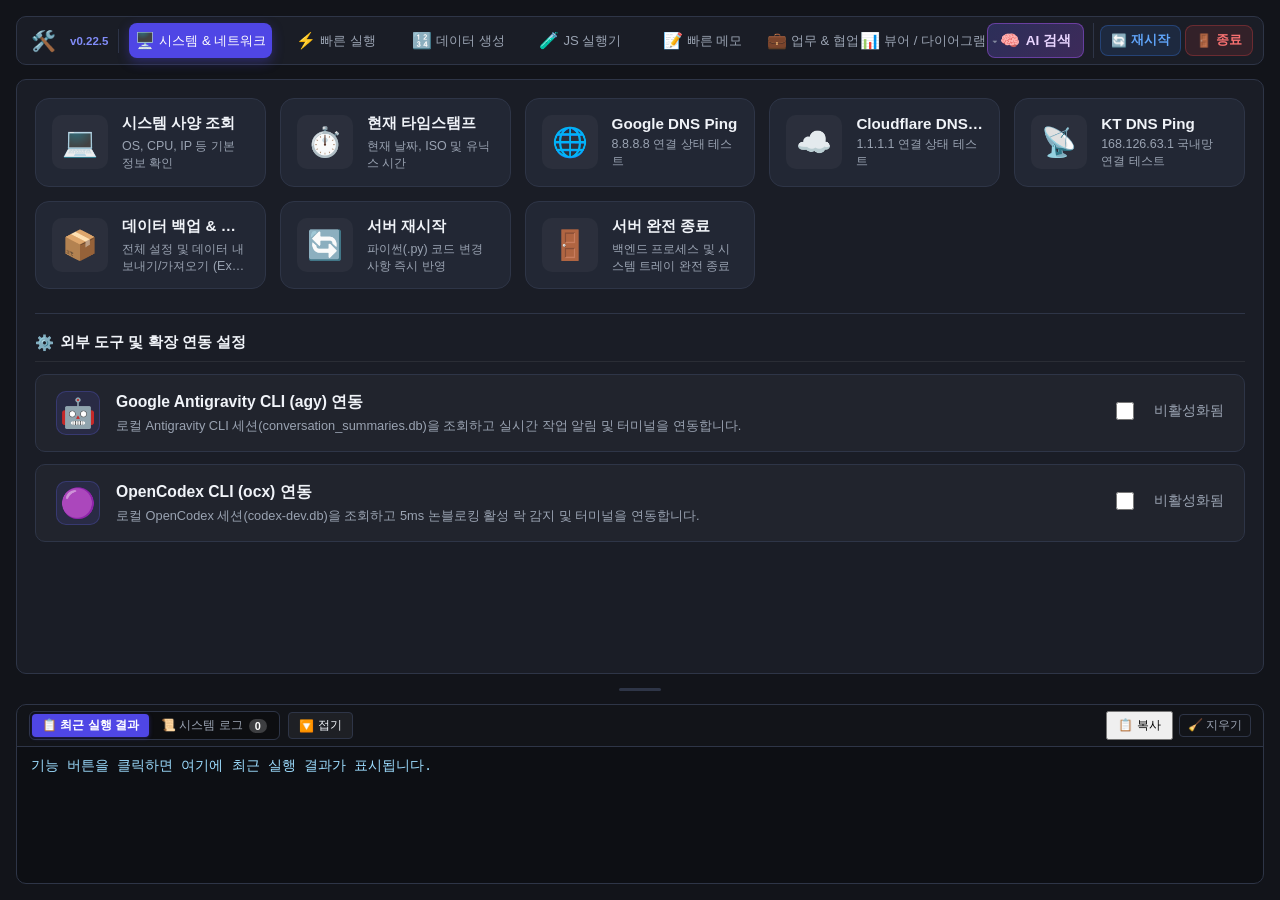
==== web/index.html @ dd7a6a6e "chore(release): bump version to v0.22.5" ====
<!DOCTYPE html>
<html lang="ko">
<head>
    <meta charset="UTF-8">
    <meta name="viewport" content="width=device-width, initial-scale=1.0">
    <title>유틸리티 도구 모음 (Utility Toolkit)</title>
    <link rel="icon" type="image/x-icon" href="utiltools.ico">
    <link rel="stylesheet" href="style.css">
    <!-- Eel 필수 스크립트 (런타임에 동적으로 제공됨) -->
    <script type="text/javascript" src="/eel.js"></script>
</head>
<body>
    <div class="app-container">
        <!-- 카테고리 탭 네비게이션 (1줄 초슬림 통합 바) -->
        <nav class="tab-nav" id="main-tab-nav">
            <!-- 좌측 미니 브랜드 로고 -->
            <div class="nav-brand">
                <span class="brand-icon">🛠️</span>
                <span class="brand-title">Utility Toolkit</span>
                <span class="brand-version" style="font-size: 0.72rem; color: #818cf8; margin-left: 6px; font-weight: 600; vertical-align: middle;">v0.22.5</span>
            </div>

            <!-- 좁은 화면용 햄버거 헤더 -->
            <div class="mobile-tab-header">
                <div class="mobile-active-indicator" id="mobile-active-tab-text">
                    <span class="tab-icon">🖥️</span> <span class="active-tab-name">시스템 & 네트워크</span>
                </div>
                <button class="hamburger-menu-btn" id="hamburger-menu-btn" onclick="toggleMobileNav(event)" title="탭 메뉴 열기/닫기">
                    <span class="hamburger-icon">☰</span> 메뉴
                </button>
            </div>

            <!-- 탭 버튼 목록 (데스크톱: 가로 나열, 좁은 화면: 드롭다운) -->
            <div class="tab-btn-wrapper" id="tab-btn-wrapper">
                <button class="tab-btn active" data-tab="system">
                    <span class="tab-icon">🖥️</span> <span class="tab-label">시스템 & 네트워크</span>
                </button>
                <button class="tab-btn" data-tab="launch" title="프로그램 빠른 실행 및 폴더 바로가기">
                    <span class="tab-icon">⚡</span> <span class="tab-label">빠른 실행</span>
                </button>
                <button class="tab-btn" data-tab="generator">
                    <span class="tab-icon">🔢</span> <span class="tab-label">데이터 생성</span>
                </button>
                <button class="tab-btn" data-tab="jsrunner">
                    <span class="tab-icon">🧪</span> <span class="tab-label">JS 실행기</span>
                </button>
                <button class="tab-btn" data-tab="notes">
                    <span class="tab-icon">📝</span> <span class="tab-label">빠른 메모</span>
                </button>
                <!-- 업무 & 협업 통합 드롭다운 -->
                <div class="tab-dropdown-group" id="workspace-dropdown">
                    <button type="button" class="tab-btn tab-dropdown-trigger" id="workspace-tab-btn" onclick="toggleWorkspaceDropdown(event)" title="업무 & 협업">
                        <span class="tab-icon" id="workspace-tab-icon">💼</span>
                        <span class="tab-label" id="workspace-tab-label">업무 & 협업</span>
                        <span class="tab-dropdown-arrow">▾</span>
                    </button>
                    <div class="tab-dropdown-menu" id="workspace-dropdown-menu">
                        <button type="button" class="tab-dropdown-item" data-tab="redmine" onclick="selectDropdownTab('redmine', '🦊', 'Redmine', event)">
                            <span class="item-icon">🦊</span>
                            <div class="item-text">
                                <span class="item-title">Redmine</span>
                                <span class="item-desc">프로젝트 일감 & 위키</span>
                            </div>
                        </button>
                        <button type="button" class="tab-dropdown-item" data-tab="calendar" onclick="selectDropdownTab('calendar', '📅', '달력 & 일정', event)">
                            <span class="item-icon">📅</span>
                            <div class="item-text">
                                <span class="item-title">달력 & 일정</span>
                                <span class="item-desc">Google Calendar & 월간 일정</span>
                            </div>
                        </button>
                        <button type="button" class="tab-dropdown-item" data-tab="emails" onclick="selectDropdownTab('emails', '📧', '이메일 아카이브', event)">
                            <span class="item-icon">📧</span>
                            <div class="item-text">
                                <span class="item-title">이메일 아카이브</span>
                                <span class="item-desc">EML 보관, 스레드 타임라인</span>
                            </div>
                        </button>
                    </div>
                </div>
                <!-- 파일 뷰어 & 다이어그램 통합 드롭다운 -->
                <div class="tab-dropdown-group" id="viewer-diagram-dropdown">
                    <button type="button" class="tab-btn tab-dropdown-trigger" id="viewer-diagram-tab-btn" onclick="toggleViewerDiagramDropdown(event)" title="파일 뷰어 & 다이어그램">
                        <span class="tab-icon" id="viewer-diagram-icon">📊</span>
                        <span class="tab-label" id="viewer-diagram-label">뷰어 / 다이어그램</span>
                        <span class="tab-dropdown-arrow">▾</span>
                    </button>
                    <div class="tab-dropdown-menu" id="viewer-diagram-menu">
                        <button type="button" class="tab-dropdown-item" data-tab="csv" onclick="selectDropdownTab('csv', '📋', 'CSV 뷰어', event)">
                            <span class="item-icon">📋</span>
                            <div class="item-text">
                                <span class="item-title">CSV 뷰어</span>
                                <span class="item-desc">테이블 데이터 열람 & 변환</span>
                            </div>
                        </button>
                        <button type="button" class="tab-dropdown-item" data-tab="markdown" onclick="selectDropdownTab('markdown', '📝', 'Markdown 뷰어', event)">
                            <span class="item-icon">📝</span>
                            <div class="item-text">
                                <span class="item-title">Markdown 뷰어</span>
                                <span class="item-desc">GFM 문서 렌더러 & 에디터</span>
                            </div>
                        </button>
                        <button type="button" class="tab-dropdown-item" data-tab="mermaid" onclick="selectDropdownTab('mermaid', '📊', '다이어그램', event)">
                            <span class="item-icon">📊</span>
                            <div class="item-text">
                                <span class="item-title">다이어그램</span>
                                <span class="item-desc">Mermaid 실시간 시각화</span>
                            </div>
                        </button>
                        <button type="button" class="tab-dropdown-item" data-tab="slicer" onclick="selectDropdownTab('slicer', '✂️', '이미지 슬라이서', event)">
                            <span class="item-icon">✂️</span>
                            <div class="item-text">
                                <span class="item-title">이미지 슬라이서</span>
                                <span class="item-desc">경계선 분할, 다중 자르기 & ZIP 저장</span>
                            </div>
                        </button>
                        <button type="button" class="tab-dropdown-item" data-tab="whisper" onclick="selectDropdownTab('whisper', '🎙️', '음성 전사 & 화자 분리', event)">
                            <span class="item-icon">🎙️</span>
                            <div class="item-text">
                                <span class="item-title">음성 전사 & 화자 분리</span>
                                <span class="item-desc">faster-whisper STT & sherpa 화자 분리</span>
                            </div>
                        </button>
                        <button type="button" class="tab-dropdown-item" data-tab="ocr" onclick="selectDropdownTab('ocr', '📷', 'OCR 텍스트 추출', event)">
                            <span class="item-icon">📷</span>
                            <div class="item-text">
                                <span class="item-title">OCR 텍스트 추출</span>
                                <span class="item-desc">Windows 네이티브 문자 인식 & ROI 추출</span>
                            </div>
                        </button>
                        <button type="button" class="tab-dropdown-item" data-tab="diff" onclick="selectDropdownTab('diff', '🔀', '텍스트 Diff 비교', event)">
                            <span class="item-icon">🔀</span>
                            <div class="item-text">
                                <span class="item-title">텍스트 Diff 비교</span>
                                <span class="item-desc">코드/텍스트 차이점 분석 & 하이라이트</span>
                            </div>
                        </button>
                        <button type="button" class="tab-dropdown-item" data-tab="qr" onclick="selectDropdownTab('qr', '📱', 'QR 코드 도구', event)">
                            <span class="item-icon">📱</span>
                            <div class="item-text">
                                <span class="item-title">QR 코드 도구</span>
                                <span class="item-desc">QR 스캔(카메라/캡처/파일) & 생성</span>
                            </div>
                        </button>
                    </div>
                </div>
                <button class="header-ai-btn" onclick="openAiSearchModal()" title="AI 문맥 검색 & 의미 유사도 비교 (단축키: Ctrl+K)">
                    <span class="tab-icon">🧠</span> <span class="tab-label">AI 검색</span>
                </button>
                <!-- 상단 전원 제어 버튼 그룹 (상시 접근 가능) -->
                <div class="nav-system-power-group">
                    <button type="button" class="header-power-btn restart" onclick="confirmRestartApp(event)" title="백엔드 서버 재시작 (.py 코드 변경 실시간 반영)">
                        <span class="power-icon">🔄</span>
                        <span class="power-label">재시작</span>
                    </button>
                    <button type="button" class="header-power-btn shutdown" onclick="confirmShutdownApp(event)" title="백엔드 서버 및 트레이 프로세스 완전 종료">
                        <span class="power-icon">🚪</span>
                        <span class="power-label">종료</span>
                    </button>
                </div>
            </div>
        </nav>

        <!-- 메인 콘텐츠 (카테고리별 기능 버튼 그리드) -->
        <main class="tab-content-area">
            
            <!-- 1. 시스템 & 네트워크 통합 탭 -->
            <section id="tab-system" class="tab-pane active">
                <div class="button-grid">
                    <!-- 시스템 도구 -->
                    <button class="tool-btn" onclick="callGetSystemInfo()">
                        <div class="btn-icon">💻</div>
                        <div class="btn-text">
                            <h3>시스템 사양 조회</h3>
                            <p>OS, CPU, IP 등 기본 정보 확인</p>
                        </div>
                    </button>
                    <button class="tool-btn" onclick="callGetTimestamp()">
                        <div class="btn-icon">⏱️</div>
                        <div class="btn-text">
                            <h3>현재 타임스탬프</h3>
                            <p>현재 날짜, ISO 및 유닉스 시간</p>
                        </div>
                    </button>

                    <!-- 네트워크 테스트 도구 -->
                    <button class="tool-btn" onclick="callCheckPing('8.8.8.8')">
                        <div class="btn-icon">🌐</div>
                        <div class="btn-text">
                            <h3>Google DNS Ping</h3>
                            <p>8.8.8.8 연결 상태 테스트</p>
                        </div>
                    </button>
                    <button class="tool-btn" onclick="callCheckPing('1.1.1.1')">
                        <div class="btn-icon">☁️</div>
                        <div class="btn-text">
                            <h3>Cloudflare DNS Ping</h3>
                            <p>1.1.1.1 연결 상태 테스트</p>
                        </div>
                    </button>
                    <button class="tool-btn" onclick="callCheckPing('168.126.63.1')">
                        <div class="btn-icon">📡</div>
                        <div class="btn-text">
                            <h3>KT DNS Ping</h3>
                            <p>168.126.63.1 국내망 연결 테스트</p>
                        </div>
                    </button>

                    <!-- 데이터 백업 & 복원 도구 -->
                    <button class="tool-btn" onclick="openBackupModal()">
                        <div class="btn-icon">📦</div>
                        <div class="btn-text">
                            <h3>데이터 백업 & 복원</h3>
                            <p>전체 설정 및 데이터 내보내기/가져오기 (Export / Import)</p>
                        </div>
                    </button>

                    <!-- 백엔드 서버 제어 도구 -->
                    <button class="tool-btn power-tool-btn restart" onclick="confirmRestartApp(event)" title="파이썬 코드 변경 사항 실시간 반영">
                        <div class="btn-icon">🔄</div>
                        <div class="btn-text">
                            <h3>서버 재시작</h3>
                            <p>파이썬(.py) 코드 변경 사항 즉시 반영</p>
                        </div>
                    </button>
                    <button class="tool-btn power-tool-btn shutdown" onclick="confirmShutdownApp(event)" title="백엔드 서버 및 트레이 완전 종료">
                        <div class="btn-icon">🚪</div>
                        <div class="btn-text">
                            <h3>서버 완전 종료</h3>
                            <p>백엔드 프로세스 및 시스템 트레이 완전 종료</p>
                        </div>
                    </button>
                </div>

                <!-- 외부 도구 및 확장 연동 설정 영역 -->
                <div class="settings-group-container" style="margin-top: 24px; padding-top: 18px; border-top: 1px solid var(--border-color);">
                    <div class="pane-toolbar-header" style="margin-bottom: 12px;">
                        <div class="group-title-inline">
                            <span class="title-icon">⚙️</span> 외부 도구 및 확장 연동 설정
                        </div>
                    </div>
                    <!-- 1) Antigravity CLI (agy) 설정 카드 -->
                    <div class="settings-panel-row" id="agy-setting-card" style="margin-bottom: 12px;">
                        <div class="settings-panel-left">
                            <div class="settings-icon">🤖</div>
                            <div class="settings-text">
                                <div class="settings-title-row">
                                    <span class="settings-title">Google Antigravity CLI (agy) 연동</span>
                                    <span class="badge badge-success" id="agy-env-badge" style="display: none;">AGY 감지됨</span>
                                </div>
                                <div class="settings-desc">로컬 Antigravity CLI 세션(conversation_summaries.db)을 조회하고 실시간 작업 알림 및 터미널을 연동합니다.</div>
                            </div>
                        </div>
                        <div class="settings-panel-right">
                            <label class="toggle-switch-wrapper">
                                <input type="checkbox" id="agy-enable-toggle" onchange="onToggleAgyIntegration(this.checked)">
                                <span class="toggle-slider"></span>
                                <span class="toggle-label" id="agy-toggle-label">비활성화됨</span>
                            </label>
                        </div>
                    </div>

                    <!-- 2) OpenCodex CLI (ocx) 설정 카드 -->
                    <div class="settings-panel-row" id="ocx-setting-card">
                        <div class="settings-panel-left">
                            <div class="settings-icon">🟣</div>
                            <div class="settings-text">
                                <div class="settings-title-row">
                                    <span class="settings-title">OpenCodex CLI (ocx) 연동</span>
                                    <span class="badge badge-success" id="ocx-env-badge" style="display: none; background: rgba(147, 51, 234, 0.15); color: #a855f7; border: 1px solid rgba(147, 51, 234, 0.3);">OpenCodex 감지됨</span>
                                </div>
                                <div class="settings-desc">로컬 OpenCodex 세션(codex-dev.db)을 조회하고 5ms 논블로킹 활성 락 감지 및 터미널을 연동합니다.</div>
                            </div>
                        </div>
                        <div class="settings-panel-right">
                            <label class="toggle-switch-wrapper">
                                <input type="checkbox" id="ocx-enable-toggle" onchange="onToggleOcxIntegration(this.checked)">
                                <span class="toggle-slider"></span>
                                <span class="toggle-label" id="ocx-toggle-label">비활성화됨</span>
                            </label>
                        </div>
                    </div>
                </div>
            </section>

            <!-- 2. 빠른 실행 & 바로가기 탭 (통합) -->
            <section id="tab-launch" class="tab-pane">
                <!-- 상단 섹션: 폴더 바로가기 & 터미널 런처 바 -->
                <div class="pane-toolbar-header">
                    <div class="group-title-inline">
                        <span class="title-icon">📂</span> 폴더 바로가기
                        <button class="edit-shortcuts-btn" onclick="openShortcutsModal()" title="폴더 바로가기 실시간 편집">
                            ⚙️ 편집
                        </button>
                    </div>
                    <div class="compact-terminal-launcher">
                        <span class="launcher-label">터미널:</span>
                        <select id="terminal-path-select" class="compact-path-select">
                            <!-- 동적 렌더링 -->
                        </select>
                        <button class="compact-btn powershell" onclick="launchSelectedTerminal('powershell')" title="선택한 위치에서 PowerShell 실행">
                            <span>🟦</span> PowerShell
                        </button>
                        <button class="compact-btn cmd" onclick="launchSelectedTerminal('cmd')" title="선택한 위치에서 CMD 실행">
                            <span>💻</span> CMD
                        </button>
                    </div>
                </div>

                <!-- 폴더 바로가기 카드 그리드 -->
                <div class="button-grid" id="folder-shortcuts-grid">
                    <!-- JavaScript로 실시간 렌더링 -->
                </div>

                <!-- 하단 섹션: 프로그램 & 도구 빠른 실행 -->
                <div class="pane-toolbar-header" style="margin-top: 24px; padding-top: 18px; border-top: 1px solid var(--border-color);">
                    <div class="group-title-inline">
                        <span class="title-icon">⚡</span> 프로그램 & 도구 빠른 실행
                        <button class="edit-shortcuts-btn" onclick="openQuickLaunchModal()" title="빠른 실행 항목 실시간 커스텀">
                            ⚙️ 편집
                        </button>
                    </div>
                </div>

                <!-- 프로그램 빠른 실행 카드 그리드 -->
                <div class="button-grid" id="quick-launch-grid">
                    <!-- JavaScript로 실시간 동적 렌더링 -->
                </div>

                <!-- 3) AI 코딩 세션 바로가기 섹션 (선택적 활성화 - 테이블 뷰) -->
                <div id="agy-launch-section" style="display: none; margin-top: 28px; padding-top: 20px; border-top: 1px solid var(--border-color);">
                    <div class="pane-toolbar-header agy-toolbar-header" style="flex-wrap: wrap; gap: 10px;">
                        <div class="group-title-inline">
                            <span class="title-icon">🤖</span> AI 코딩 세션
                            <!-- 소스 엔진 필터 칩 (All / AGY / OCX) -->
                            <div class="ai-source-filter-group" id="ai-source-filter-group" style="margin-left: 12px; display: inline-flex; align-items: center; gap: 4px;">
                                <button type="button" class="ai-source-chip active" id="ai-chip-all" onclick="setAiSourceFilter('all')">전체</button>
                                <button type="button" class="ai-source-chip" id="ai-chip-agy" onclick="setAiSourceFilter('agy')">🤖 AGY</button>
                                <button type="button" class="ai-source-chip" id="ai-chip-ocx" onclick="setAiSourceFilter('ocx')">🟣 OpenCodex</button>
                            </div>
                            <div class="agy-project-dropdown-container" id="agy-project-dropdown-container" style="margin-left: 10px; position: relative; display: inline-block;">
                                <button type="button" id="agy-project-dropdown-btn" class="agy-dropdown-btn" onclick="toggleAgyProjectDropdown(event)" title="프로젝트 / 워크스페이스 선택">
                                    <span class="agy-dropdown-icon">📁</span>
                                    <span id="agy-dropdown-label" class="agy-dropdown-label">프로젝트 (전체)</span>
                                    <span class="agy-dropdown-arrow">▾</span>
                                </button>
                                <div id="agy-project-dropdown-menu" class="agy-dropdown-menu" style="display: none;">
                                    <div class="agy-dropdown-header">
                                        <span class="agy-dropdown-title">프로젝트 필터</span>
                                        <div class="agy-dropdown-actions">
                                            <button type="button" class="agy-dropdown-action-btn" onclick="selectAllAgyProjects(true, event)">전체 선택</button>
                                            <span class="sep">|</span>
                                            <button type="button" class="agy-dropdown-action-btn" onclick="selectAllAgyProjects(false, event)">선택 해제</button>
                                        </div>
                                    </div>
                                    <div id="agy-project-checkbox-list" class="agy-project-checkbox-list">
                                        <!-- JS 동적 렌더링 -->
                                    </div>
                                </div>
                            </div>
                            <span class="badge" id="agy-session-count-badge" style="margin-left: 8px; font-size: 0.74rem; background: var(--bg-tertiary); color: var(--text-secondary); border: 1px solid var(--border-color); border-radius: 12px; padding: 2px 8px;">0개</span>
                        </div>
                        <div class="agy-toolbar-right" style="display: flex; align-items: center; gap: 8px;">
                            <input type="text" id="agy-search-input" class="compact-search-input" placeholder="🔍 제목, 프로젝트, 세션ID 검색..." oninput="onAgySearchInput(this.value)">
                            <button class="edit-shortcuts-btn" onclick="refreshAgySessions()" title="세션 목록 새로고침">
                                🔄 새로고침
                            </button>
                        </div>
                    </div>

                    <!-- 세션 목록 테이블 뷰 -->
                    <div class="agy-table-wrapper">
                        <table class="agy-table">
                            <thead>
                                <tr>
                                    <th style="width: 33%;">세션 제목</th>
                                    <th style="width: 23%;">프로젝트 / 워크스페이스</th>
                                    <th style="width: 12%;">세션 ID</th>
                                    <th style="width: 8%; text-align: center;">스텝</th>
                                    <th style="width: 10%; text-align: center;">작업 일시</th>
                                    <th style="width: 6%; text-align: center;">알림</th>
                                    <th style="width: 8%; text-align: center;">실행</th>
                                </tr>
                            </thead>
                            <tbody id="agy-sessions-tbody">
                                <!-- JavaScript 동적 렌더링 -->
                            </tbody>
                        </table>
                    </div>
                </div>
            </section>

            <!-- 4. CSV 뷰어 (Table Data Viewer) 탭 -->
            <section id="tab-csv" class="tab-pane">
                <div class="csv-viewer-container">
                    <!-- 상단 컨트롤 툴바 -->
                    <div class="pane-toolbar-header csv-toolbar-header">
                        <div class="csv-toolbar-left">
                            <button class="form-btn add-btn" onclick="openCsvFileDialog()" title="로컬 CSV/TSV 파일 열기">
                                <span>📂</span> 파일 열기
                            </button>
                            <button class="form-btn select-file-btn" onclick="pasteCsvFromClipboard()" title="클립보드에 복사된 표/텍스트 붙여넣기 (단축키: Ctrl+V)">
                                <span>📋</span> 붙여넣기
                            </button>
                            <button class="play-btn mini-tool-btn" onclick="loadSampleCsvData()" title="이커머스 주문내역 샘플 데이터 불러오기">
                                <span>✨</span> 샘플 로드
                            </button>
                            <button class="play-btn mini-tool-btn clear" onclick="clearCsvViewer()" title="데이터 비우기">
                                <span>🧹</span> 비우기
                            </button>
                        </div>

                        <div class="csv-toolbar-center">
                            <div class="csv-search-box">
                                <span class="csv-search-icon">🔍</span>
                                <input type="text" id="csv-search-input" class="csv-search-input" placeholder="테이블 실시간 검색 (단어, 숫자, 텍스트)..." oninput="onCsvSearchInput(this.value)">
                                <button type="button" id="csv-search-clear-btn" class="csv-search-clear-btn" onclick="clearCsvSearch()" style="display: none;">&times;</button>
                            </div>
                        </div>

                        <div class="csv-toolbar-right">
                            <div class="csv-select-group">
                                <span class="csv-select-label">구분자:</span>
                                <select id="csv-delimiter-select" class="compact-path-select" onchange="applyFilterAndSort()">
                                    <option value="auto">자동 감지</option>
                                    <option value=",">쉼표 (,)</option>
                                    <option value="&#9;">탭 (\t)</option>
                                    <option value=";">세미콜론 (;)</option>
                                    <option value="|">파이프 (|)</option>
                                </select>
                            </div>
                            <div class="csv-select-group">
                                <span class="csv-select-label">인코딩:</span>
                                <select id="csv-encoding-select" class="compact-path-select">
                                    <option value="auto">자동 감지</option>
                                    <option value="utf-8">UTF-8</option>
                                    <option value="cp949">CP949 / EUC-KR</option>
                                </select>
                            </div>
                            <div class="csv-select-group">
                                <span class="csv-select-label">표시:</span>
                                <select id="csv-pagesize-select" class="compact-path-select" onchange="changeCsvPageSize(this.value)">
                                    <option value="50">50개씩</option>
                                    <option value="100" selected>100개씩</option>
                                    <option value="200">200개씩</option>
                                    <option value="500">500개씩</option>
                                    <option value="all">전체</option>
                                </select>
                            </div>
                            <button type="button" id="csv-wrap-toggle-btn" class="mini-tool-btn csv-wrap-btn" onclick="toggleCsvWordWrap()" title="셀 내용 자동 줄바꿈 / 한 줄 보기 토글">
                                <span>↩️</span> <span id="csv-wrap-text">줄바꿈</span>
                            </button>
                        </div>
                    </div>

                    <!-- 통계 요약 및 내보내기 액션 바 -->
                    <div class="csv-stats-bar">
                        <div class="csv-stats-left">
                            <div id="csv-stats-summary" class="csv-stats-summary">
                                <span>📊 데이터 없음</span>
                            </div>
                            <span id="csv-file-badge" class="csv-file-badge" style="display: none;"></span>
                        </div>
                        <div class="csv-export-actions">
                            <button class="mini-tool-btn" onclick="copyCsvAsMarkdown()" title="Markdown 표 포맷으로 클립보드 복사">
                                <span>📋</span> MD 복사
                            </button>
                            <button class="mini-tool-btn" onclick="copyCsvAsJson()" title="JSON 객체 배열로 클립보드 복사">
                                <span>📋</span> JSON 복사
                            </button>
                            <button class="mini-tool-btn" onclick="copyCsvAsSqlInsert()" title="SQL INSERT 쿼리로 클립보드 복사">
                                <span>📋</span> SQL Insert
                            </button>
                            <button class="mini-tool-btn primary" onclick="downloadFilteredCsv()" title="필터링된 CSV 파일 다운로드">
                                <span>💾</span> CSV 다운로드
                            </button>
                            <button class="mini-tool-btn success" onclick="exportCsvToExcel()" title="현재 테이블 데이터를 스타일링된 Excel(.xlsx) 파일로 내보내기">
                                <span>📊</span> Excel 내보내기
                            </button>
                        </div>
                    </div>

                    <!-- 메인 테이블 뷰포트 & 드롭존 -->
                    <div id="csv-table-container" class="csv-table-container">
                        <!-- 파일 없을 때 드롭존 플레이스홀더 -->
                        <div id="csv-drop-zone" class="csv-drop-zone" onclick="openCsvFileDialog()">
                            <div class="drop-icon">📊</div>
                            <div class="drop-title">CSV / TSV 파일을 여기로 드래그 앤 드롭하세요</div>
                            <div class="drop-desc">또는 클릭하여 파일을 선택하거나 클립보드(Ctrl+V)에서 표 데이터를 붙여넣으세요.</div>
                            <div class="drop-actions">
                                <button type="button" class="form-btn add-btn" onclick="event.stopPropagation(); openCsvFileDialog();">📂 파일 선택</button>
                                <button type="button" class="form-btn select-file-btn" onclick="event.stopPropagation(); pasteCsvFromClipboard();">📋 붙여넣기</button>
                                <button type="button" class="play-btn mini-tool-btn" onclick="event.stopPropagation(); loadSampleCsvData();">✨ 샘플 데이터 로드</button>
                            </div>
                        </div>

                        <!-- 데이터 테이블 래퍼 -->
                        <div id="csv-table-wrapper" class="csv-table-wrapper" style="display: none;">
                            <table id="csv-main-table" class="csv-main-table">
                                <!-- JavaScript로 동적 렌더링 -->
                            </table>
                        </div>
                    </div>

                    <!-- 하단 페이지네이션 바 -->
                    <div id="csv-pagination-bar" class="csv-pagination-bar" style="display: none;">
                        <button id="csv-first-page-btn" class="page-btn" onclick="goToCsvPage(1)" title="첫 페이지">⏮️</button>
                        <button id="csv-prev-page-btn" class="page-btn" onclick="prevCsvPage()" title="이전 페이지">◀ 이전</button>
                        <span id="csv-page-indicator" class="page-indicator">1 / 1 페이지</span>
                        <button id="csv-next-page-btn" class="page-btn" onclick="nextCsvPage()" title="다음 페이지">다음 ▶</button>
                    </div>
                </div>
            </section>

            <!-- Markdown 뷰어 & 에디터 (Markdown Studio) 탭 -->
            <section id="tab-markdown" class="tab-pane">
                <div class="markdown-viewer-container">
                    <!-- 상단 컨트롤 툴바 -->
                    <div class="pane-toolbar-header md-toolbar-header">
                        <div class="md-toolbar-left">
                            <button class="form-btn add-btn" onclick="openMarkdownFileDialog()" title="로컬 Markdown/텍스트 파일 열기">
                                <span>📂</span> 파일 열기
                            </button>
                            <button class="form-btn select-file-btn" onclick="pasteMarkdownFromClipboard()" title="클립보드 마크다운 붙여넣기">
                                <span>📋</span> 붙여넣기
                            </button>
                            <button class="play-btn mini-tool-btn" onclick="loadSampleMarkdownData()" title="마크다운 가이드 샘플 불러오기">
                                <span>✨</span> 샘플 로드
                            </button>
                            <button class="play-btn mini-tool-btn clear" onclick="clearMarkdownViewer()" title="에디터 비우기">
                                <span>🧹</span> 비우기
                            </button>
                            <button class="play-btn mini-tool-btn" onclick="openMarkdownTocModal()" title="문서 목차 (TOC) 팝업">
                                <span>📑</span> 목차
                            </button>
                        </div>

                        <div class="md-toolbar-center">
                            <div id="markdown-stats-summary" class="md-stats-summary">
                                <span>📝 0자 | 0단어</span>
                            </div>
                            <span id="markdown-file-badge" class="md-file-badge" style="display: none;"></span>
                        </div>

                        <div class="md-toolbar-right">
                            <!-- 뷰 모드 전환 버튼 그룹 -->
                            <div class="md-mode-switch-group">
                                <button type="button" class="md-mode-btn active" data-mode="split" onclick="setMarkdownViewMode('split')" title="에디터 + 미리보기 반반 보기">Split</button>
                                <button type="button" class="md-mode-btn" data-mode="editor" onclick="setMarkdownViewMode('editor')" title="에디터만 크게 보기">Editor</button>
                                <button type="button" class="md-mode-btn" data-mode="preview" onclick="setMarkdownViewMode('preview')" title="미리보기만 크게 보기">Preview</button>
                            </div>

                            <!-- 내보내기/저장 액션 버튼들 -->
                            <button class="mini-tool-btn" onclick="copyMarkdownSource()" title="Markdown 원본 소스 복사">
                                <span>📋</span> MD 복사
                            </button>
                            <button class="mini-tool-btn" onclick="copyMarkdownRenderedHtml()" title="렌더링된 HTML 복사">
                                <span>🌐</span> HTML 복사
                            </button>
                            <button class="mini-tool-btn" onclick="printMarkdownDocument()" title="인쇄 및 PDF로 저장">
                                <span>🖨️</span> 인쇄/PDF
                            </button>
                            <button class="mini-tool-btn primary" onclick="saveMarkdownToFile()" title="Markdown 파일로 저장">
                                <span>💾</span> 파일 저장
                            </button>
                        </div>
                    </div>

                    <!-- 스플릿 뷰 컨테이너 (에디터 | 리사이저 | 미리보기) -->
                    <div id="markdown-split-container" class="markdown-split-container">
                        <!-- 드롭 오버레이 -->
                        <div id="markdown-drop-overlay" class="markdown-drop-overlay" style="display: none;">
                            <div class="drop-icon">📝</div>
                            <div class="drop-title">Markdown 파일을 여기에 놓아주세요</div>
                        </div>

                        <!-- 좌측: 에디터 패널 -->
                        <div id="markdown-editor-pane" class="markdown-editor-pane">
                            <div class="md-pane-header">
                                <span class="md-pane-title">✏️ Markdown 소스 에디터</span>
                                <span class="md-pane-tip">Tab: 들여쓰기</span>
                            </div>
                            <textarea id="markdown-editor-input" class="markdown-editor-input" placeholder="마크다운 텍스트를 입력하거나 .md 파일을 열어주세요..." spellcheck="false"></textarea>
                        </div>

                        <!-- 중앙: 드래그블 리사이저 바 -->
                        <div id="markdown-resizer" class="markdown-resizer" title="좌우 드래그하여 에디터 너비 조절">
                            <div class="resizer-handle-line"></div>
                        </div>

                        <!-- 우측: 렌더링된 미리보기 패널 -->
                        <div id="markdown-preview-pane" class="markdown-preview-pane">
                            <div class="md-pane-header">
                                <span class="md-pane-title">🖥️ 실시간 GFM 미리보기</span>
                                <span class="md-pane-tip">Mermaid 자동 렌더링</span>
                            </div>
                            <div id="markdown-preview-output" class="markdown-preview-output markdown-body">
                                <!-- 실시간 렌더링 결과 -->
                            </div>
                        </div>
                    </div>
                </div>
            </section>

            <!-- EML 이메일 아카이브 & 뷰어 탭 -->
            <section id="tab-emails" class="tab-pane">
                <div class="email-viewer-container">
                    <!-- 상단 컨트롤 & 카테고리 필터 툴바 -->
                    <div class="pane-toolbar-header email-toolbar-header">
                        <div class="email-toolbar-left">
                            <button class="form-btn add-btn" onclick="importEmlFiles()" title="로컬 .eml / .msg 파일 불러오기">
                                <span>📂</span> EML 파일 열기
                            </button>
                            <button class="form-btn select-file-btn" onclick="importEmlFolder()" title="폴더 내 모든 EML 파일 일괄 가져오기">
                                <span>📁</span> 폴더 일괄 등록
                            </button>
                            <button class="form-btn select-file-btn" onclick="openImapSyncModal()" title="IMAP 메일 서버 연동 및 원본 다운로드 (단방향 보존 & AI 벡터 임베딩)">
                                <span>📥</span> IMAP 연동
                            </button>
                            <button id="email-quick-sync-btn" class="form-btn select-file-btn" onclick="triggerQuickImapSync()" title="저장된 IMAP 계정에서 최신 메일 즉시 동기화">
                                <span id="email-quick-sync-icon">🔄</span> <span id="email-quick-sync-text">실시간 동기화</span>
                            </button>
                            <button id="email-thread-toggle-btn" class="form-btn email-thread-toggle active" onclick="toggleThreadView()" title="대화별 묶어보기 (스레드 뷰) / 개별 메일 목록 전환">
                                <span>💬</span> <span id="email-thread-toggle-text">대화별 묶기</span>
                            </button>
                            <button class="play-btn mini-tool-btn clear" onclick="clearAllEmailArchive()" title="이메일 목록 비우기">
                                <span>🧹</span> 전체 비우기
                            </button>
                        </div>

                        <!-- 중앙 실시간 검색창 -->
                        <div class="email-toolbar-center">
                            <div class="gen-search-box email-search-box">
                                <span class="gen-search-icon">🔍</span>
                                <input type="text" id="email-search-input" class="gen-search-input" placeholder="이메일 검색 (제목, 보낸사람, 본문, 분류)..." oninput="onEmailSearchInput(this.value)" onkeydown="handleEmailSearchKeydown(event)">
                                <button type="button" id="email-search-clear-btn" class="gen-search-clear-btn" onclick="clearEmailSearch()" style="display: none;">&times;</button>
                            </div>
                        </div>

                        <div class="email-toolbar-right">
                            <span class="email-stats-badge">
                                <span>📧 총 </span><b id="email-total-count">0건</b>
                            </span>
                        </div>
                    </div>

                    <!-- 카테고리 칩 필터 바 -->
                    <div id="email-category-chips" class="gen-category-filter-bar email-category-filter-bar">
                        <!-- JavaScript로 동적 렌더링 -->
                    </div>

                    <!-- 스플릿 뷰 컨테이너 (좌측: 이메일 목록 | 리사이저 | 우측: 이메일 본문 리더) -->
                    <div id="email-split-container" class="email-split-container">
                        <!-- 드롭 오버레이 -->
                        <div id="email-drop-overlay" class="email-drop-overlay" style="display: none;">
                            <div class="drop-icon">📧</div>
                            <div class="drop-title">.eml 파일을 여기에 놓아주세요</div>
                            <div class="drop-desc">자동으로 본문 및 헤더가 파싱되어 아카이브에 등록됩니다.</div>
                        </div>

                        <!-- 좌측: 이메일 목록 패널 -->
                        <div id="email-list-panel" class="email-list-panel">
                            <div id="email-list-items" class="email-list-items">
                                <!-- JavaScript로 동적 렌더링 -->
                            </div>
                        </div>

                        <!-- 중앙: 좌우 드래그블 리사이저 -->
                        <div id="email-resizer" class="calendar-v-resizer" title="좌우로 드래그하여 목록과 본문 크기 조절">
                            <div class="v-resizer-handle"></div>
                        </div>

                        <!-- 우측: 이메일 상세 리더 패널 -->
                        <div id="email-reader-panel" class="email-reader-panel">
                            <div id="email-detail-container" class="email-detail-container">
                                <!-- JavaScript로 동적 렌더링 -->
                            </div>
                        </div>
                    </div>
                </div>
            </section>

            <!-- Redmine (일감 & 프로젝트 위키) 탭 -->
            <section id="tab-redmine" class="tab-pane">
                <!-- 상단 서브 탭 & 연동 상태 툴바 -->
                <div class="redmine-header-bar">
                    <div class="redmine-subtab-group">
                        <button class="redmine-subtab-btn active" data-subtab="issues" onclick="switchRedmineSubTab('issues')">
                            <span>📋</span> 내 일감 (Issues)
                        </button>
                        <button class="redmine-subtab-btn" data-subtab="wiki" onclick="switchRedmineSubTab('wiki')">
                            <span>📖</span> 프로젝트 위키 (Wiki)
                        </button>
                        <button class="redmine-subtab-btn" data-subtab="config" onclick="switchRedmineSubTab('config')">
                            <span>⚙️</span> 연동 설정
                        </button>
                    </div>
                    <div class="redmine-header-right">
                        <div id="redmine-connection-badge" class="redmine-conn-badge disconnected" onclick="switchRedmineSubTab('config')" title="Redmine 서버 연결 상태">
                            <span class="badge-dot gray"></span> 미연결
                        </div>
                        <button class="btn btn-sm btn-primary" onclick="openCreateIssueModal()" title="새 일감 등록">
                            <span>➕</span> 새 일감
                        </button>
                        <button id="redmine-sync-btn" class="btn btn-sm btn-secondary" onclick="syncRedmineNow()" title="서버와 전체 데이터 동기화">
                            <span>🔄</span> 동기화
                        </button>
                    </div>
                </div>

                <!-- 1) 일감 (Issues) 패널 -->
                <div id="redmine-pane-issues" class="redmine-sub-pane active">
                    <!-- 요약 통계 배지 바 -->
                    <div class="redmine-stats-summary-bar">
                        <div class="stat-card active" id="stat-card-all" onclick="quickFilterByStat('all')" title="전체 일감 보기">
                            <span class="stat-num" id="redmine-stat-total">0</span>
                            <span class="stat-lbl">전체 일감</span>
                        </div>
                        <div class="stat-card progress-card" id="stat-card-progress" onclick="quickFilterByStat('progress')" title="진행 중 일감 보기">
                            <span class="stat-num" id="redmine-stat-progress">0</span>
                            <span class="stat-lbl">진행 중</span>
                        </div>
                        <div class="stat-card new-card" id="stat-card-new" onclick="quickFilterByStat('new')" title="신규 일감 보기">
                            <span class="stat-num" id="redmine-stat-new">0</span>
                            <span class="stat-lbl">신규</span>
                        </div>
                        <div class="stat-card resolved-card" id="stat-card-resolved" onclick="quickFilterByStat('resolved')" title="해결 / 피드백 일감 보기">
                            <span class="stat-num" id="redmine-stat-resolved">0</span>
                            <span class="stat-lbl">해결 / 피드백</span>
                        </div>
                        <div class="stat-card due-card" id="stat-card-due_today" onclick="quickFilterByStat('due_today')" title="오늘 마감 일감 보기">
                            <span class="stat-num" id="redmine-stat-due">0</span>
                            <span class="stat-lbl">오늘 마감</span>
                        </div>
                    </div>

                    <!-- 일감 검색 & 다중 필터 툴바 -->
                    <div class="redmine-filters-bar">
                        <div class="filter-item filter-item-project">
                            <select id="redmine-project-filter" class="form-select redmine-select" onchange="onRedmineFilterChange()">
                                <option value="">전체 프로젝트</option>
                            </select>
                            <button type="button" class="redmine-fav-manage-btn" onclick="openRedmineFavoriteProjectsModal()" title="주요 관심 프로젝트 관리 (⭐ 즐겨찾기 설정)">
                                <span>⭐</span>
                            </button>
                        </div>
                        <div class="filter-item checkbox-item">
                            <button type="button" id="redmine-filter-fav-btn" class="redmine-fav-filter-btn" onclick="toggleRedmineFavoriteProjectsFilter()" title="내가 지정한 주요 관심 프로젝트의 일감만 우선 모아보기">
                                <span>⭐ 주요 프로젝트만</span>
                            </button>
                        </div>
                        <div class="filter-item">
                            <select id="redmine-tracker-filter" class="form-select redmine-select" onchange="onRedmineTrackerFilterChange()">
                                <option value="">전체 유형 (Tracker)</option>
                            </select>
                        </div>
                        <div class="filter-item">
                            <select id="redmine-status-filter" class="form-select redmine-select" onchange="onRedmineFilterChange()">
                                <option value="">전체 상태</option>
                            </select>
                        </div>
                        <div class="filter-item">
                            <select id="redmine-priority-filter" class="form-select redmine-select" onchange="onRedmineFilterChange()">
                                <option value="">전체 우선순위</option>
                            </select>
                        </div>
                        <div class="filter-item">
                            <select id="redmine-assignee-filter" class="form-select redmine-select" onchange="onRedmineAssigneeFilterChange()">
                                <option value="">전체 담당자</option>
                                <option value="me">👤 내 일감</option>
                                <option value="unassigned">❓ 미할당 일감</option>
                            </select>
                        </div>
                        <div class="filter-item search-item">
                            <div class="redmine-search-box">
                                <span class="search-icon">🔍</span>
                                <input type="text" id="redmine-search-input" class="form-input" placeholder="일감 검색 (번호, 제목, 내용, 담당자)..." oninput="onRedmineSearchInput(this.value)">
                            </div>
                        </div>
                        <div class="filter-item checkbox-item">
                            <label class="redmine-checkbox-lbl" title="내게 할당된 일감만 빠르게 토글">
                                <input type="checkbox" id="redmine-filter-my-checkbox" onchange="onRedmineMyCheckboxChange()">
                                <span>내게 할당된 일감만</span>
                            </label>
                        </div>
                    </div>

                    <!-- 스플릿 뷰 (좌: 일감 목록, 우: 상세 뷰어) -->
                    <div class="redmine-split-layout">
                        <div class="redmine-issues-sidebar">
                            <div id="redmine-issues-list" class="redmine-issues-list">
                                <!-- 동적 렌더링 -->
                            </div>
                        </div>
                        <div class="redmine-issue-main-view">
                            <div id="redmine-issue-detail-pane" class="redmine-issue-detail-pane">
                                <!-- 동적 렌더링 -->
                            </div>
                        </div>
                    </div>
                </div>

                <!-- 2) 프로젝트 위키 (Wiki) 패널 -->
                <div id="redmine-pane-wiki" class="redmine-sub-pane" style="display: none;">
                    <div class="redmine-wiki-top-toolbar">
                        <div class="wiki-proj-selector-box">
                            <label>프로젝트:</label>
                            <select id="redmine-wiki-project-filter" class="form-select redmine-select" onchange="loadProjectWikis(this.value)">
                                <option value="">프로젝트 선택...</option>
                            </select>
                        </div>
                        <button class="btn btn-sm btn-secondary" onclick="loadRedmineWikiView()" title="위키 목차 새로고침">
                            <span>🔄</span> 목차 갱신
                        </button>
                    </div>
                    <div class="redmine-split-layout">
                        <div class="redmine-wiki-sidebar">
                            <div class="sidebar-header">
                                <span>📑 위키 문서 목차</span>
                            </div>
                            <div id="redmine-wiki-tree" class="redmine-wiki-tree">
                                <!-- 동적 렌더링 -->
                            </div>
                        </div>
                        <div class="redmine-wiki-main-view">
                            <div id="redmine-wiki-content-pane" class="redmine-wiki-content-pane">
                                <!-- 동적 렌더링 -->
                            </div>
                        </div>
                    </div>
                </div>

                <!-- 3) 연동 설정 (Config) 패널 -->
                <div id="redmine-pane-config" class="redmine-sub-pane redmine-config-pane" style="display: none;">
                    <div class="redmine-config-card">
                        <div class="config-card-header">
                            <div class="card-icon">🦊</div>
                            <div>
                                <h3>Redmine REST API 연동 설정</h3>
                                <p>Redmine 서버 주소와 개인 API 접근 키를 등록하여 실시간으로 동기화합니다.</p>
                            </div>
                        </div>

                        <div class="form-group">
                            <label class="form-label">Redmine 서버 주소 (URL) <span style="color: #ef4444;">*</span></label>
                            <input type="text" id="redmine-cfg-url" class="form-input" placeholder="https://redmine.회사도메인.com" autocomplete="off">
                            <div class="form-hint">끝의 슬래시(/)는 자동으로 정리됩니다.</div>
                        </div>

                        <div class="form-group">
                            <label class="form-label">API 접근 키 (API Access Key) <span style="color: #ef4444;">*</span></label>
                            <input type="password" id="redmine-cfg-key" class="form-input" placeholder="Redmine 웹 [내 계정] 우측의 40자리 API 접근 키" autocomplete="off">
                            <div class="form-hint">Redmine 웹 ➔ 상단 우측 [내 계정] ➔ 우측 메뉴 [API 접근 키]에서 확인/생성할 수 있습니다.</div>
                        </div>

                        <div class="form-row" style="display: flex; gap: 16px; align-items: center; margin-top: 14px;">
                            <label class="redmine-checkbox-lbl">
                                <input type="checkbox" id="redmine-cfg-sync" checked>
                                <span>백그라운드 자동 동기화 & 트레이 알림 활성화</span>
                            </label>
                            <div style="display: flex; align-items: center; gap: 8px;">
                                <label style="font-size: 0.85rem; color: var(--text-secondary);">주기:</label>
                                <select id="redmine-cfg-interval" class="form-select" style="width: 100px;">
                                    <option value="1">1분</option>
                                    <option value="3">3분</option>
                                    <option value="5" selected>5분</option>
                                    <option value="10">10분</option>
                                    <option value="30">30분</option>
                                </select>
                            </div>
                        </div>

                        <!-- 일감 동기화 범위 및 필터 대상 설정 -->
                        <div class="config-section-divider" style="margin: 20px 0 14px 0; padding-top: 14px; border-top: 1px solid var(--border-color);">
                            <h4 style="font-size: 0.95rem; color: #a5b4fc; display: flex; align-items: center; gap: 6px;">
                                <span>📦</span> 일감 동기화 범위 및 대상 설정
                            </h4>
                        </div>

                        <div class="form-row" style="display: grid; grid-template-columns: 1.4fr 1fr; gap: 14px;">
                            <div class="form-group">
                                <label class="form-label">일감 동기화 대상 (Sync Scope)</label>
                                <select id="redmine-cfg-scope" class="form-select">
                                    <option value="all_open" selected>🌐 모든 열린 일감 (미할당 & 팀 일감 포함)</option>
                                    <option value="my_only">👤 내게 할당된 일감만 (My Issues only)</option>
                                    <option value="all_with_closed">📁 모든 일감 (최근 닫힌 일감 포함)</option>
                                </select>
                                <div class="form-hint">'모든 열린 일감' 선택 시 미할당 일감이 함께 캐싱되어 필터링이 가능해집니다.</div>
                            </div>
                            <div class="form-group">
                                <label class="form-label">최대 동기화 건수</label>
                                <select id="redmine-cfg-limit" class="form-select">
                                    <option value="100">최근 100건</option>
                                    <option value="200">최근 200건</option>
                                    <option value="300" selected>최근 300건 (권장)</option>
                                    <option value="500">최근 500건</option>
                                    <option value="1000">최근 1000건</option>
                                </select>
                                <div class="form-hint">서버 부하와 로컬 캐시 크기에 맞춰 조절합니다.</div>
                            </div>
                        </div>

                        <div id="redmine-test-result" class="redmine-test-msg" style="margin-top: 14px;"></div>

                        <div class="config-card-actions" style="margin-top: 20px; display: flex; gap: 10px;">
                            <button type="button" class="btn btn-secondary" onclick="testRedmineConnectionAction()">
                                <span>🔌</span> 연결 테스트
                            </button>
                            <button type="button" class="btn btn-primary" onclick="saveRedmineConfigAction()">
                                <span>💾</span> 설정 저장 및 동기화
                            </button>
                        </div>
                    </div>
                </div>
            </section>

            <!-- 5. 데이터 생성 (Custom Data Generator Studio & Mock Data Studio) 탭 -->
            <section id="tab-generator" class="tab-pane">
                <!-- 서브 탭 스위처 바 -->
                <div class="gen-subtab-bar">
                    <button class="gen-subtab-btn active" id="gen-subtab-single-btn" onclick="switchGenSubTab('single')">
                        <span class="subtab-icon">⚡</span> 단일 항목 생성기
                    </button>
                    <button class="gen-subtab-btn" id="gen-subtab-excel-btn" onclick="switchGenSubTab('excel')">
                        <span class="subtab-icon">📊</span> 엑셀 / 모의 데이터 대량 생성
                        <span class="gen-new-tag">NEW</span>
                    </button>
                </div>

                <!-- 1) 단일 항목 생성기 패널 -->
                <div id="gen-pane-single" class="gen-sub-pane active">
                    <!-- 상단 타이틀 및 관리/검색 툴바 -->
                    <div class="pane-toolbar-header gen-toolbar-header">
                        <div class="group-title-inline">
                            <span class="title-icon">🔢</span> 단일 데이터 생성기 (<span id="generator-total-count">0</span>개)
                        </div>
                        <div class="gen-toolbar-actions">
                            <div class="gen-search-box">
                                <span class="gen-search-icon">🔍</span>
                                <input type="text" id="gen-search-input" class="gen-search-input" placeholder="생성기 검색 (이름, 설명, 태그)..." oninput="onGeneratorSearchInput(this.value)">
                                <button type="button" id="gen-search-clear-btn" class="gen-search-clear-btn" onclick="clearGeneratorSearch()" style="display: none;">&times;</button>
                            </div>
                            <button class="edit-shortcuts-btn" onclick="openGeneratorsModal()" title="데이터 생성기 관리 및 JS 스크립트 수정">
                                ⚙️ 관리
                            </button>
                            <button class="edit-shortcuts-btn" onclick="openAddGeneratorModal()" title="새로운 생성기 추가">
                                ➕ 추가
                            </button>
                        </div>
                    </div>

                    <!-- 동적 카테고리 태그 필터 바 -->
                    <div id="gen-category-chips" class="gen-category-filter-bar">
                        <!-- JavaScript로 동적 렌더링 -->
                    </div>

                    <!-- 데이터 생성기 카드 목록 -->
                    <div class="button-grid" id="generators-grid">
                        <!-- JavaScript로 실시간 동적 렌더링 -->
                    </div>
                </div>

                <!-- 2) 엑셀 / 모의 데이터 대량 생성 스튜디오 패널 -->
                <div id="gen-pane-excel" class="gen-sub-pane" style="display: none;">
                    <div class="mock-studio-container">
                        <!-- 스튜디오 상단 헤더 & 프리셋 템플릿 선택 바 -->
                        <div class="mock-studio-header">
                            <div class="mock-header-left">
                                <span class="mock-header-title">📊 엑셀 모의 데이터 생성 스튜디오</span>
                                <span class="mock-header-desc" id="mock-header-desc">원하는 컬럼 양식을 자유롭게 구성하고 실제 Excel(.xlsx) 또는 CSV 파일로 대량 생성합니다.</span>
                            </div>
                            <div class="mock-preset-selector">
                                <span class="mock-preset-label">기본 템플릿:</span>
                                <button type="button" class="mock-preset-chip active" data-preset="employee" onclick="loadMockPreset('employee')">👔 임직원 명부</button>
                                <button type="button" class="mock-preset-chip" data-preset="customer" onclick="loadMockPreset('customer')">🛍️ 회원/고객</button>
                                <button type="button" class="mock-preset-chip" data-preset="partner" onclick="loadMockPreset('partner')">🏢 거래처</button>
                                <button type="button" class="mock-preset-chip" data-preset="order" onclick="loadMockPreset('order')">💳 주문/결제</button>
                                <button type="button" class="mock-preset-chip" data-preset="empty" onclick="loadMockPreset('empty')">➕ 빈 양식</button>
                                
                                <span class="mock-preset-divider">|</span>
                                <span class="mock-preset-label">내 커스텀 양식:</span>
                                <div id="mock-custom-presets-list" class="mock-custom-presets-inline"></div>
                                <button type="button" class="mock-save-tpl-btn" onclick="openSaveTemplateModal()" title="현재 구성된 컬럼 양식을 새로운 커스텀 템플릿으로 저장">
                                    💾 현재 양식 저장
                                </button>
                            </div>
                        </div>

                        <!-- 컬럼 양식 빌더 영역 -->
                        <div class="mock-builder-card">
                            <div class="mock-card-header">
                                <div class="mock-card-title">
                                    <span>📋 컬럼 양식 정의</span>
                                    <span class="mock-badge" id="mock-column-count-badge">0개 컬럼</span>
                                    <div class="mock-active-template-badge" id="mock-active-template-badge"></div>
                                </div>
                                <button type="button" class="mock-add-col-btn" onclick="addNewMockColumn()">
                                    <span>➕</span> 컬럼 추가
                                </button>
                            </div>
                            <div class="mock-schema-columns-list" id="mock-schema-columns-list">
                                <!-- JS 동적 렌더링 -->
                            </div>
                        </div>

                        <!-- 생성 컨트롤 및 내보내기 액션 바 -->
                        <div class="mock-action-bar">
                            <div class="mock-action-left">
                                <span class="mock-count-label">생성 건수 (행 수):</span>
                                <div class="mock-count-group">
                                    <button type="button" class="mock-count-chip" onclick="document.getElementById('mock-generate-count').value=10; triggerMockPreview();">10건</button>
                                    <button type="button" class="mock-count-chip" onclick="document.getElementById('mock-generate-count').value=50; triggerMockPreview();">50건</button>
                                    <button type="button" class="mock-count-chip active" onclick="document.getElementById('mock-generate-count').value=100; triggerMockPreview();">100건</button>
                                    <button type="button" class="mock-count-chip" onclick="document.getElementById('mock-generate-count').value=500; triggerMockPreview();">500건</button>
                                    <button type="button" class="mock-count-chip" onclick="document.getElementById('mock-generate-count').value=1000; triggerMockPreview();">1,000건</button>
                                    <input type="number" id="mock-generate-count" class="mock-count-input" value="100" min="1" max="50000" title="직접 입력">
                                    <span class="mock-count-unit">행</span>
                                </div>
                            </div>
                            <div class="mock-action-right">
                                <button type="button" class="mock-action-btn primary" onclick="triggerMockPreview()" title="현재 양식으로 새 랜덤 데이터 미리보기">
                                    <span>🎲</span> 새로고침
                                </button>
                                <button type="button" class="mock-action-btn excel-btn" onclick="downloadMockExcel()" title="선택한 서식대로 실제 엑셀 파일(.xlsx)로 저장">
                                    <span>📊</span> 엑셀(.xlsx) 저장
                                </button>
                                <button type="button" class="mock-action-btn csv-btn" onclick="downloadMockCsv()" title="CSV 파일로 저장">
                                    <span>📋</span> CSV 저장
                                </button>
                                <button type="button" class="mock-action-btn copy-btn" onclick="copyMockJson()" title="미리보기 데이터 JSON 복사">
                                    <span>💾</span> JSON 복사
                                </button>
                            </div>
                        </div>

                        <!-- 실시간 데이터 미리보기 테이블 카드 -->
                        <div class="mock-preview-card">
                            <div class="mock-card-header">
                                <div class="mock-card-title">
                                    <span>👁️ 실시간 데이터 미리보기 (상위 6행)</span>
                                </div>
                                <span class="mock-preview-tip">💡 엑셀 저장 시 위에서 설정한 전체 건수만큼 생성되어 저장됩니다.</span>
                            </div>
                            <div class="mock-preview-table-container" id="mock-preview-table-container">
                                <!-- JS 동적 렌더링 -->
                            </div>
                        </div>
                    </div>
                </div>
            </section>

            <!-- 5. JS 실행기 (Playground) 탭 -->
            <section id="tab-jsrunner" class="tab-pane">
                <div class="playground-container">
                    <!-- 상단 툴바 -->
                    <div class="playground-toolbar">
                        <div class="toolbar-left">
                            <span class="toolbar-title">🧪 JS Sandbox</span>
                            <select id="js-template-select" class="template-select" onchange="loadJsTemplate(this.value)">
                                <option value="basic">기본 예제 (Console & Return)</option>
                                <option value="array">배열 조작 & 고차함수</option>
                                <option value="async">비동기 (Async/Await & Promise)</option>
                                <option value="json">JSON 파싱 & 직렬화</option>
                                <option value="regex">정규식 매칭 테스트</option>
                            </select>
                        </div>
                        <div class="toolbar-right">
                            <button class="play-btn mini-tool-btn" onclick="saveJsCodeToNotes()" title="현재 JS 코드를 빠른 메모에 새 메모로 영구 저장">
                                <span>📝</span> 메모로 저장
                            </button>
                            <button class="play-btn clear" onclick="clearJsEditor()" title="에디터 내용 비우기">
                                <span>🧹</span> 비우기
                            </button>
                            <button class="play-btn run" onclick="runJsCode()" title="코드 실행 (단축키: Ctrl + Enter)">
                                <span>▶️</span> 실행 (Ctrl+Enter)
                            </button>
                        </div>
                    </div>

                    <!-- 좌우 분할 에디터 & 스플리터 & 결과 패널 -->
                    <div class="playground-split" id="playground-split">
                        <!-- 좌측: 코드 에디터 -->
                        <div class="editor-pane" id="js-editor-pane">
                            <div class="pane-label">
                                <span>JavaScript Code</span>
                                <span class="shortcut-tip">Ctrl+Enter 로 즉시 실행</span>
                            </div>
                            <textarea id="js-code-editor" class="code-textarea" spellcheck="false" placeholder="// 여기에 JavaScript 코드를 작성하세요..."></textarea>
                        </div>

                        <!-- 좌우 너비 드래그 스플리터 -->
                        <div id="js-runner-resizer" class="calendar-v-resizer" title="좌우로 드래그하여 코드 에디터와 콘솔 크기 조절">
                            <div class="v-resizer-handle"></div>
                        </div>

                        <!-- 우측: 실행 결과 콘솔 -->
                        <div class="result-pane" id="js-result-pane">
                            <div class="pane-label">
                                <div class="pane-label-left">
                                    <span>Console Output</span>
                                    <span id="js-run-duration" class="js-duration-badge" style="display: none;"></span>
                                </div>
                                <button class="mini-copy-btn" onclick="copyJsOutput()">📋 결과 복사</button>
                            </div>
                            <div id="js-runner-output" class="output-console">
                                <div class="output-placeholder">코드를 입력하고 [▶️ 실행] 버튼을 눌러보세요.</div>
                            </div>
                        </div>
                    </div>
                </div>
            </section>

            <!-- 7. 빠른 메모 (Scratchpad) 탭 -->
            <section id="tab-notes" class="tab-pane">
                <div class="notes-container">
                    <!-- 좌측: 메모 목록 사이드바 -->
                    <div class="notes-sidebar" id="notes-sidebar">
                        <div class="notes-sidebar-header">
                            <span>메모 목록 (<span id="notes-count-badge">0</span>)</span>
                            <div style="display: flex; gap: 4px;">
                                <button class="mini-btn" onclick="openNoteCategoriesModal()" title="보관함(카테고리) 관리">⚙️ 보관함</button>
                                <button class="mini-btn add-note-btn" onclick="addNewNote()" title="새 메모 추가">➕ 새 메모</button>
                            </div>
                        </div>
                        <!-- 상단 보관함(카테고리) 칩 바 -->
                        <div class="notes-category-bar" id="notes-category-bar">
                            <!-- JavaScript로 동적 렌더링 -->
                        </div>
                        <!-- 실시간 검색 박스 & 정렬 선택 -->
                        <div class="notes-filter-row">
                            <div class="notes-search-box">
                                <input type="text" id="notes-search-input" class="notes-search-input" placeholder="🔍 제목/내용 검색..." oninput="onNoteSearch(this.value)">
                                <button id="notes-search-clear-btn" class="notes-search-clear-btn" onclick="clearNoteSearch()" title="검색어 초기화" style="display: none;">✕</button>
                            </div>
                            <select id="notes-sort-select" class="notes-sort-select" onchange="onNoteSortChange(this.value)" title="정렬 기준 선택">
                                <option value="updated_desc">🕒 최근 수정순</option>
                                <option value="created_desc">📅 최신 생성순</option>
                                <option value="created_asc">⏳ 오래된 생성순</option>
                                <option value="title_asc">🔤 제목 가나다순</option>
                            </select>
                        </div>
                        <div class="notes-list" id="notes-list-items">
                            <!-- JavaScript로 동적 렌더링 -->
                        </div>
                    </div>

                    <!-- 좌우 너비 드래그 스플리터 -->
                    <div id="notes-resizer" class="calendar-v-resizer" title="좌우로 드래그하여 메모 목록과 에디터 크기 조절">
                        <div class="v-resizer-handle"></div>
                    </div>

                    <!-- 우측: 메모 에디터 패널 -->
                    <div class="notes-editor-panel" id="notes-editor-panel">
                        <!-- 에디터 툴바 -->
                        <div class="notes-editor-toolbar">
                            <div class="note-meta-controls">
                                <select id="note-category-select" class="note-category-select" onchange="onCurrentNoteCategoryChange(this.value)" title="보관함 이동"></select>
                                <button type="button" id="note-pin-btn" class="play-btn mini-tool-btn note-pin-btn" onclick="toggleCurrentNotePin()" title="상단 고정 토글">
                                    <span id="note-pin-icon">📌</span> <span id="note-pin-text">고정</span>
                                </button>
                            </div>
                            <input type="text" id="note-title-input" class="note-title-input" placeholder="메모 제목을 입력하세요..." oninput="onNoteTitleChange(this.value)">
                            <div class="notes-toolbar-actions">
                                <button class="play-btn mini-tool-btn" onclick="moveCurrentNoteToTop()" title="이 메모를 목록 맨 위로 이동">
                                    <span>🔝</span> 맨 위로
                                </button>
                                <button class="play-btn mini-tool-btn" onclick="copyCurrentNote()" title="메모 내용 클립보드 복사">
                                    <span>📋</span> 복사
                                </button>
                                <button class="play-btn mini-tool-btn clear" onclick="clearCurrentNote()" title="현재 메모 내용 비우기">
                                    <span>🧹</span> 비우기
                                </button>
                                <button class="play-btn mini-tool-btn danger" onclick="deleteCurrentNote()" title="현재 메모 삭제">
                                    <span>🗑️</span> 삭제
                                </button>
                            </div>
                        </div>

                        <!-- 텍스트 에디터 -->
                        <textarea id="note-content-editor" class="notes-textarea" spellcheck="false" placeholder="메모할 내용을 자유롭게 입력하세요... (입력 즉시 로컬 PC에 자동 저장됩니다)" oninput="onNoteContentChange(this.value)"></textarea>

                        <!-- 하단 상태바 -->
                        <div class="notes-statusbar">
                            <span id="note-char-count">0 글자 | 0 줄</span>
                            <span id="note-save-status" class="save-status">💾 자동 저장됨</span>
                        </div>
                    </div>
                </div>
            </section>

            <!-- 8. 달력 & 일정 (Google Calendar iCal) 탭 -->
            <section id="tab-calendar" class="tab-pane">
                <div class="calendar-container">
                    <!-- 상단 캘린더 툴바 (연/월 선택기 및 동기화) -->
                    <div class="calendar-toolbar">
                        <div class="cal-nav-controls">
                            <button class="cal-nav-btn" onclick="changeCalendarMonth(-1)" title="이전 달">◀</button>
                            <div class="cal-picker-group">
                                <select id="cal-year-select" class="cal-select" onchange="onCalendarYearChange(this.value)" title="연도 선택"></select>
                                <select id="cal-month-select" class="cal-select" onchange="onCalendarMonthChange(this.value)" title="월 선택">
                                    <option value="0">1월</option>
                                    <option value="1">2월</option>
                                    <option value="2">3월</option>
                                    <option value="3">4월</option>
                                    <option value="4">5월</option>
                                    <option value="5">6월</option>
                                    <option value="6">7월</option>
                                    <option value="7">8월</option>
                                    <option value="8">9월</option>
                                    <option value="9">10월</option>
                                    <option value="10">11월</option>
                                    <option value="11">12월</option>
                                </select>
                            </div>
                            <button class="cal-nav-btn" onclick="changeCalendarMonth(1)" title="다음 달">▶</button>
                            <button class="cal-today-btn" onclick="goToCalendarToday()" title="오늘 날짜로 이동">오늘</button>
                        </div>
                        <div class="cal-action-controls">
                            <span id="calendar-sync-time" class="cal-sync-status">동기화 대기</span>
                            <button class="play-btn mini-tool-btn" onclick="syncCalendarEvents(true)" title="구독된 구글 캘린더 일정 새로고침">
                                <span>🔄</span> 동기화
                            </button>
                            <button class="play-btn mini-tool-btn" onclick="openCalendarModal()" title="구글 캘린더 iCal URL 구독 설정">
                                <span>⚙️</span> 구독 설정
                            </button>
                        </div>
                    </div>

                    <!-- 구독 캘린더 실시간 필터 칩 바 -->
                    <div class="calendar-filter-bar" id="calendar-filter-bar">
                        <span class="cal-filter-label">캘린더 필터:</span>
                        <div class="cal-filter-chips" id="cal-filter-chips">
                            <!-- JavaScript로 동적 렌더링 -->
                        </div>
                    </div>

                    <!-- 메인 2열 레이아웃 (월간 그리드 + 좌우 스플리터 + 우측 일정 상세) -->
                    <div class="calendar-main-grid" id="calendar-main-grid">
                        <!-- 좌측: 월간 달력 그리드 -->
                        <div class="calendar-month-view" id="calendar-month-view">
                            <!-- 요일 헤더 -->
                            <div class="calendar-weekdays">
                                <div class="weekday sun">일</div>
                                <div class="weekday">월</div>
                                <div class="weekday">화</div>
                                <div class="weekday">수</div>
                                <div class="weekday">목</div>
                                <div class="weekday">금</div>
                                <div class="weekday sat">토</div>
                            </div>
                            <!-- 35/42일 날짜 그리드 (JavaScript로 동적 렌더링) -->
                            <div class="calendar-days-grid" id="calendar-days-grid">
                            </div>
                        </div>

                        <!-- 좌우 너비 드래그 스플리터 -->
                        <div id="calendar-resizer" class="calendar-v-resizer" title="좌우로 드래그하여 달력과 일정창 크기 조절">
                            <div class="v-resizer-handle"></div>
                        </div>

                        <!-- 우측: 선택한 날짜 일정 상세 및 오늘의 일정 -->
                        <div class="calendar-agenda-panel" id="calendar-agenda-panel">
                            <div class="agenda-header">
                                <span id="agenda-date-title">📌 선택한 날짜 일정</span>
                            </div>
                            <div class="agenda-events-list" id="agenda-events-list">
                                <!-- JavaScript로 동적 렌더링 -->
                            </div>
                        </div>
                    </div>
                </div>
            </section>

            <!-- 9. Mermaid 다이어그램 시각화 스튜디오 탭 -->
            <section id="tab-mermaid" class="tab-pane">
                <div class="mermaid-studio-container">
                    <!-- 상단 툴바 -->
                    <div class="mermaid-toolbar">
                        <div class="mermaid-toolbar-left">
                            <span class="toolbar-title">📊 Mermaid Studio</span>
                            <div class="mermaid-select-group">
                                <label for="mermaid-template-select">템플릿:</label>
                                <select id="mermaid-template-select" class="template-select" onchange="loadMermaidTemplate(this.value)">
                                    <option value="flowchart_td">순서도 / Flowchart (종합 기능)</option>
                                    <option value="flowchart_lr">순서도 / Flowchart (좌우 아키텍처)</option>
                                    <option value="sequence">시퀀스 다이어그램 (Sequence)</option>
                                    <option value="class_diagram">클래스 다이어그램 (Class)</option>
                                    <option value="state_diagram">상태 전이도 (State Diagram)</option>
                                    <option value="er_diagram">데이터베이스 ERD (Entity-Relationship)</option>
                                    <option value="gantt">간트 차트 (Gantt Schedule)</option>
                                    <option value="git_graph">Git 브랜치 그래프 (Git Graph)</option>
                                    <option value="mindmap">마인드맵 (Mindmap)</option>
                                    <option value="timeline">타임라인 (Timeline)</option>
                                    <option value="user_journey">사용자 여정 (User Journey)</option>
                                    <option value="quadrant_chart">사분면 차트 (Quadrant Chart)</option>
                                    <option value="pie_chart">원형 차트 (Pie Chart)</option>
                                    <option value="xy_chart">XY 복합 차트 (XY Chart)</option>
                                    <option value="requirement_diagram">요구사항 다이어그램 (Requirement)</option>
                                    <option value="ai_search_arch">🧠 AI 시맨틱 검색 & 벡터 DB 아키텍처</option>
                                </select>
                            </div>
                            <div class="mermaid-select-group">
                                <label for="mermaid-theme-select">테마:</label>
                                <select id="mermaid-theme-select" class="template-select compact-theme-select" onchange="changeMermaidTheme(this.value)">
                                    <option value="dark" selected>🌙 다크 (Dark)</option>
                                    <option value="default">☀️ 라이트 (Default)</option>
                                    <option value="forest">🌲 포레스트 (Forest)</option>
                                    <option value="neutral">⚪ 뉴트럴 (Neutral)</option>
                                </select>
                            </div>
                            <button id="mermaid-sidebar-toggle-btn" class="play-btn mini-tool-btn" onclick="toggleMermaidSidebar()" title="다이어그램 목록 사이드바 접기/펼치기">
                                <span id="mermaid-sidebar-toggle-icon">◀</span> <span id="mermaid-sidebar-toggle-text">목록 접기</span>
                            </button>
                            <button id="mermaid-editor-toggle-btn" class="play-btn mini-tool-btn" onclick="toggleMermaidEditor()" title="스크립트 에디터 접기/펼치기">
                                <span id="mermaid-editor-toggle-icon">◀</span> <span id="mermaid-editor-toggle-text">에디터 접기</span>
                            </button>
                            <!-- 현재 편집 중인 다이어그램 상태 표시 -->
                            <div id="mermaid-active-diagram-status" class="mermaid-active-status-bar" title="현재 편집 중인 다이어그램">
                                <span class="status-icon">📌</span>
                                <span id="mermaid-active-diagram-title" class="status-title">새 다이어그램</span>
                                <span id="mermaid-dirty-badge" class="dirty-badge" style="display: none;">● 수정됨</span>
                            </div>
                        </div>
                        <div class="mermaid-toolbar-right">
                            <button class="play-btn mini-tool-btn run" id="mermaid-save-update-btn" onclick="saveCurrentDiagramEdits()" title="현재 다이어그램 스크립트 수정 저장 (Ctrl+S)">
                                <span>💾</span> 수정 내용 저장
                            </button>
                            <button class="play-btn mini-tool-btn" onclick="openSaveCurrentDiagramPrompt()" title="현재 다이어그램을 새 이름으로 저장">
                                <span>➕</span> 다른 이름으로 저장
                            </button>
                            <button class="play-btn mini-tool-btn" onclick="copyMermaidCode()" title="작성된 Mermaid 코드 클립보드 복사">
                                <span>📋</span> 코드 복사
                            </button>
                            <button class="play-btn mini-tool-btn clear" onclick="clearMermaidEditor()" title="에디터 내용 비우기">
                                <span>🧹</span> 비우기
                            </button>
                            <button class="play-btn mini-tool-btn" onclick="copyMermaidSvg()" title="렌더링된 SVG 벡터 코드 클립보드 복사">
                                <span>📐</span> SVG 복사
                            </button>
                            <button class="play-btn mini-tool-btn" onclick="copyMermaidImageToClipboard()" title="다이어그램 이미지를 클립보드에 복사 (Ctrl+V 붙여넣기용)">
                                <span>🖼️</span> 이미지 복사
                            </button>
                            <button class="play-btn mini-tool-btn run" onclick="downloadMermaidPng()" title="고해상도 PNG 이미지 파일로 다운로드">
                                <span>💾</span> PNG 다운로드
                            </button>
                        </div>
                    </div>

                    <!-- 좌우 3-Pane 분할: 목록 사이드바 - 에디터 - 뷰포트 -->
                    <div class="mermaid-split" id="mermaid-split">
                        <!-- Pane 1: 저장된 다이어그램 사이드바 -->
                        <aside class="mermaid-sidebar-pane" id="mermaid-sidebar-pane">
                            <div class="mermaid-sidebar-header">
                                <span class="sidebar-title">📂 저장된 다이어그램 (<span id="mermaid-sidebar-count">0</span>)</span>
                                <button type="button" class="mini-tool-btn new-diagram-btn" onclick="startNewDiagram()" title="빈 에디터로 새 다이어그램 시작">
                                    <span>➕</span> 새로 만들기
                                </button>
                            </div>
                            <div class="mermaid-sidebar-search-box">
                                <span class="search-icon">🔍</span>
                                <input type="text" id="mermaid-sidebar-search-input" class="sidebar-search-input" placeholder="다이어그램 검색..." oninput="onMermaidSidebarSearch(this.value)">
                                <button type="button" id="mermaid-sidebar-search-clear" class="search-clear-btn" onclick="clearMermaidSidebarSearch()" style="display: none;">&times;</button>
                            </div>
                            <div id="mermaid-sidebar-list" class="mermaid-sidebar-list">
                                <!-- JavaScript로 동적 렌더링 -->
                            </div>
                        </aside>

                        <!-- 사이드바 드래그 스플리터 -->
                        <div id="mermaid-sidebar-resizer" class="calendar-v-resizer" title="좌우로 드래그하여 목록 크기 조절">
                            <div class="v-resizer-handle"></div>
                        </div>

                        <!-- Pane 2: 코드 에디터 -->
                        <div class="mermaid-editor-pane" id="mermaid-editor-pane">
                            <div class="pane-label">
                                <div style="display: flex; align-items: center; gap: 8px;">
                                    <button id="mermaid-open-sidebar-btn" class="mini-tool-btn" onclick="toggleMermaidSidebar()" title="다이어그램 목록 펼치기" style="display: none; padding: 1px 6px; font-size: 0.72rem;">
                                        <span>📂</span> 목록 열기
                                    </button>
                                    <span>Mermaid Script</span>
                                </div>
                                <span class="shortcut-tip">Ctrl+S 저장 | 실시간 렌더링</span>
                            </div>
                            <textarea id="mermaid-code-editor" class="code-textarea" spellcheck="false" placeholder="%% 여기에 Mermaid 다이어그램 스크립트를 작성하세요...&#10;flowchart TD&#10;    A[시작] --> B[처리]&#10;    B --> C[완료]" oninput="onMermaidCodeChange()"></textarea>
                            <!-- 문법 에러 알림 바 -->
                            <div id="mermaid-error-bar" class="mermaid-error-bar" style="display: none;">
                                <span class="error-icon">⚠️</span>
                                <span id="mermaid-error-text" class="error-text">문법 오류</span>
                            </div>
                        </div>

                        <!-- 에디터 드래그 스플리터 -->
                        <div id="mermaid-resizer" class="calendar-v-resizer" title="좌우로 드래그하여 에디터와 뷰포트 크기 조절">
                            <div class="v-resizer-handle"></div>
                        </div>

                        <!-- Pane 3: 다이어그램 뷰포트 -->
                        <div class="mermaid-viewport-pane" id="mermaid-viewport-pane">
                            <div class="pane-label">
                                <div style="display: flex; align-items: center; gap: 8px;">
                                    <button id="mermaid-open-editor-btn" class="mini-tool-btn" onclick="toggleMermaidEditor()" title="스크립트 에디터 펼치기" style="display: none; padding: 1px 6px; font-size: 0.72rem;">
                                        <span>▶️</span> 에디터 열기
                                    </button>
                                    <span>Diagram Viewport</span>
                                </div>
                                <div class="mermaid-zoom-controls">
                                    <button class="zoom-btn" onclick="zoomMermaid(0.2)" title="확대 (Zoom In)">🔍+</button>
                                    <button class="zoom-btn" onclick="zoomMermaid(-0.2)" title="축소 (Zoom Out)">🔍-</button>
                                    <button id="mermaid-zoom-badge" class="zoom-btn" onclick="resetMermaidZoom()" title="기본 크기(100%)로 초기화">100%</button>
                                    <button class="zoom-btn" onclick="fitMermaidToViewport()" title="화면 크기에 맞춤">↔️ 맞춤</button>
                                </div>
                            </div>
                            <div id="mermaid-viewport" class="mermaid-viewport-area">
                                <div id="mermaid-canvas" class="mermaid-canvas">
                                    <div id="mermaid-render-output"></div>
                                </div>
                            </div>
                        </div>
                    </div>
                </div>
            </section>

            <!-- 14. 이미지 슬라이서 스튜디오 탭 -->
            <section id="tab-slicer" class="tab-pane">
                <div class="slicer-container">
                    <!-- 상단 툴바 -->
                    <div class="slicer-toolbar">
                        <div class="slicer-toolbar-left">
                            <button type="button" class="mini-tool-btn primary" onclick="openSlicerFileDialog()" title="로컬 이미지 파일 선택 열기">
                                <span>📂</span> 파일 열기
                            </button>
                            <div class="slicer-tool-group">
                                <button type="button" class="mini-tool-btn slicer-tool-btn active" data-mode="line_h" onclick="setSlicerToolMode('line_h')" title="가로 절단선 추가 모드 (클릭하여 수평 분할선 배치)">
                                    <span>➕ 가로선</span>
                                </button>
                                <button type="button" class="mini-tool-btn slicer-tool-btn" data-mode="line_v" onclick="setSlicerToolMode('line_v')" title="세로 절단선 추가 모드 (클릭하여 수직 분할선 배치)">
                                    <span>➕ 세로선</span>
                                </button>
                            </div>
                            <div class="slicer-tool-group batch-group">
                                <button type="button" class="mini-tool-btn" onclick="promptBatchLinesEveryPx()" title="지정한 px 간격으로 가로 절단선 일괄 자동 배치 (예: 매 500px)">
                                    <span>📐</span> 고정 px 일괄
                                </button>
                                <button type="button" class="mini-tool-btn" onclick="promptEqualSplit()" title="이미지를 N등분으로 균등 분할">
                                    <span>🔢</span> N등분 일괄
                                </button>
                                <button type="button" class="mini-tool-btn" onclick="promptGridSplit()" title="M행 x N열 바둑판 그리드 일괄 분할">
                                    <span>🔲</span> 그리드 분할
                                </button>
                                <button type="button" class="mini-tool-btn" onclick="autoDetectSmartGaps()" title="콘텐츠 사이의 수평 단색 여백을 자동 감지하여 절단선 일괄 배치">
                                    <span>🧠</span> 여백 감지
                                </button>
                            </div>
                            <button type="button" class="mini-tool-btn danger" onclick="clearAllCutLines()" title="모든 절단선 삭제">
                                <span>🧹</span> 선 초기화
                            </button>
                        </div>
                        <div class="slicer-toolbar-right">
                            <div class="slicer-zoom-group">
                                <button type="button" class="mini-tool-btn icon-only" onclick="resetSlicerZoom()" title="100% 원본 배율로 복원">1:1</button>
                                <button type="button" class="mini-tool-btn icon-only" onclick="fitSlicerZoomToContainer()" title="화면 크기에 맞춤">↔️</button>
                                <span id="slicer-zoom-indicator" class="slicer-zoom-indicator">100%</span>
                            </div>
                        </div>
                    </div>

                    <!-- 메인 작업 영역 (좌: 캔버스 뷰포트, 우: 조각 갤러리 & 내보내기) -->
                    <div class="slicer-main-layout">
                        <div class="slicer-canvas-area">
                            <div id="slicer-canvas-wrapper" class="slicer-canvas-wrapper">
                                <!-- 빈 상태 플레이스홀더 / 드롭존 -->
                                <div id="slicer-drop-zone" class="slicer-drop-zone" onclick="openSlicerFileDialog()">
                                    <div class="drop-icon">✂️</div>
                                    <div class="drop-title">이미지를 여기로 드래그 앤 드롭하거나 클릭하여 선택하세요</div>
                                    <div class="drop-desc">클립보드 이미지 붙여넣기(<b>Ctrl + V</b>)도 지원됩니다 (PNG, JPG, WebP, GIF)</div>
                                </div>
                                <!-- 메인 인터랙티브 캔버스 -->
                                <canvas id="slicer-canvas" class="slicer-canvas" style="display: none;"></canvas>
                            </div>
                            <!-- 하단 상태 바 -->
                            <div class="slicer-status-bar">
                                <div id="slicer-image-info" class="slicer-image-info">
                                    <span>✂️ 이미지를 불러와 분할선을 추가하세요</span>
                                </div>
                                <div class="slicer-status-help">
                                    <span>💡 클릭: 선 추가 | 선 드래그: 위치 이동 | Del: 선택선 삭제 | 휠: 확대/축소 | 우클릭/스페이스바: 화면 이동</span>
                                </div>
                            </div>
                        </div>

                        <!-- 우측 조각 갤러리 & 내보내기 패널 -->
                        <div class="slicer-sidebar-panel">
                            <div class="slicer-sidebar-header">
                                <div class="slicer-sidebar-title">
                                    <span>🖼️ 분할된 조각</span>
                                    <span id="slicer-slice-count-badge" class="slicer-count-badge">0개 조각</span>
                                </div>
                                <div class="slicer-export-btn-group">
                                    <button type="button" class="mini-tool-btn" onclick="saveSlicesToFolder()" title="선택한 로컬 폴더에 모든 조각 일괄 파일 저장">
                                        <span>📂</span> 폴더 저장
                                    </button>
                                    <button type="button" class="mini-tool-btn primary" onclick="exportSlicesAsZip()" title="모든 조각을 단일 ZIP 파일로 압축 다운로드">
                                        <span>💾</span> ZIP 다운로드
                                    </button>
                                </div>
                            </div>
                            <div id="slicer-gallery-grid" class="slicer-gallery-grid">
                                <div class="slicer-empty-gallery">절단선을 추가하면 여기에 잘릴 조각 썸네일과 다운로드 버튼이 표시됩니다.</div>
                            </div>
                        </div>
                    </div>
                </div>
            </section>

            <!-- 12. 음성 전사 및 화자 분리 (Whisper & Diarization Studio) -->
            <section id="tab-whisper" class="tab-pane">
                <div class="whisper-container">
                    <!-- 상단 헤더 툴바 -->
                    <div class="whisper-toolbar">
                        <div class="whisper-toolbar-left">
                            <button type="button" class="form-btn add-btn" onclick="openWhisperFilePicker()">
                                <span>➕</span> 오디오 파일 추가
                            </button>
                            <button type="button" class="mini-tool-btn" onclick="refreshAudioLibrary()" title="오디오 라이브러리 및 런 이력 새로고침">
                                <span>🔄</span> 새로고침
                            </button>
                            <span id="whisper-hardware-badge" class="whisper-badge-gpu" title="하드웨어 가속 상태">
                                <span>⚡</span> 하드웨어 확인 중...
                            </span>
                            <span id="whisper-diar-model-badge" class="whisper-badge-model" title="화자 분리 모델 상태">
                                <span>🧠</span> 모델 확인 중...
                            </span>
                        </div>
                        <div class="whisper-toolbar-right">
                            <button type="button" class="mini-tool-btn" id="whisper-dl-models-btn" onclick="triggerDiarizationModelDownload()" style="display: none;">
                                <span>📥</span> 화자 분리 모델 다운로드
                            </button>
                        </div>
                    </div>

                    <!-- 메인 분할 레이아웃 (좌: 오디오 & 런 목록 320px, 우: 플레이어 & 자막 타임라인) -->
                    <div class="whisper-main-layout">
                        <!-- 좌측 사이드바: 원본 오디오 라이브러리 & 전사 런 이력 -->
                        <aside class="whisper-sidebar">
                            <div class="whisper-sidebar-tabs">
                                <button type="button" id="whisper-tab-audio-btn" class="whisper-sub-tab active" onclick="switchWhisperSidebarTab('audio')">
                                    <span>🎵 오디오 목록</span>
                                    <span id="whisper-audio-count-badge" class="whisper-count-badge">0</span>
                                </button>
                                <button type="button" id="whisper-tab-runs-btn" class="whisper-sub-tab" onclick="switchWhisperSidebarTab('runs')">
                                    <span>📋 전사 이력</span>
                                    <span id="whisper-runs-count-badge" class="whisper-count-badge">0</span>
                                </button>
                            </div>

                            <!-- 오디오 파일 목록 패널 -->
                            <div id="whisper-audio-list-panel" class="whisper-side-panel active">
                                <!-- 오디오 파일 드래그 앤 드롭 영역 -->
                                <div id="whisper-drop-zone" class="whisper-drop-zone" onclick="openWhisperFilePicker()" title="클릭하여 오디오 파일 선택 또는 드래그 앤 드롭">
                                    <div class="whisper-drop-icon" id="whisper-drop-icon">🎙️</div>
                                    <div class="whisper-drop-text" id="whisper-drop-text"><b>오디오 파일 드래그 앤 드롭</b></div>
                                    <div class="whisper-drop-sub" id="whisper-drop-sub">또는 클릭하여 파일 선택 (MP3, WAV, M4A 등)</div>
                                </div>
                                <div class="whisper-search-box">
                                    <input type="text" id="whisper-audio-search" class="form-input" placeholder="오디오 파일명 검색..." oninput="filterAudioList(this.value)">
                                </div>
                                <div id="whisper-audio-items" class="whisper-item-list">
                                    <!-- 동적 렌더링 -->
                                    <div class="whisper-empty-state" onclick="openWhisperFilePicker()" style="cursor: pointer;" title="클릭하여 오디오 파일 선택">
                                        <div style="font-size: 1.6rem; margin-bottom: 6px;">🎙️</div>
                                        등록된 오디오 파일이 없습니다.<br>상단 영역으로 파일을 드래그하거나 <b>여기를 클릭</b>하세요.
                                    </div>
                                </div>
                            </div>

                            <!-- 전사 런 이력 패널 -->
                            <div id="whisper-runs-list-panel" class="whisper-side-panel">
                                <div id="whisper-runs-items" class="whisper-item-list">
                                    <!-- 동적 렌더링 -->
                                    <div class="whisper-empty-state">선택된 오디오의 전사 런 이력이 없습니다.</div>
                                </div>
                            </div>
                        </aside>

                        <!-- 우측 메인 뷰: 플레이어 + 실행 설정 + 자막 뷰어 -->
                        <div class="whisper-workspace">
                            <!-- 상단: 오디오 플레이어 & 제어/전사 패널 -->
                            <div class="whisper-player-card">
                                <div class="whisper-current-audio-info">
                                    <span class="whisper-audio-title" id="whisper-current-filename">오디오 파일을 선택해주세요</span>
                                    <span class="whisper-audio-meta" id="whisper-current-meta">-</span>
                                </div>

                                <!-- 네이티브 오디오 플레이어 (Bottle 206 Partial Content 스트리밍) -->
                                <div class="whisper-audio-player-wrapper">
                                    <audio id="whisper-audio-player" controls preload="metadata" style="width: 100%; height: 42px; outline: none;"></audio>
                                    <div class="whisper-playback-controls">
                                        <span class="whisper-rate-label">재생 배속:</span>
                                        <div class="whisper-rate-buttons">
                                            <button type="button" class="rate-btn" onclick="setWhisperPlaybackRate(0.75)">0.75x</button>
                                            <button type="button" class="rate-btn active" onclick="setWhisperPlaybackRate(1.0)">1.0x</button>
                                            <button type="button" class="rate-btn" onclick="setWhisperPlaybackRate(1.25)">1.25x</button>
                                            <button type="button" class="rate-btn" onclick="setWhisperPlaybackRate(1.5)">1.5x</button>
                                            <button type="button" class="rate-btn" onclick="setWhisperPlaybackRate(2.0)">2.0x</button>
                                        </div>
                                    </div>
                                </div>

                                <!-- 전사 실행 설정 툴바 -->
                                <div class="whisper-config-row">
                                    <div class="whisper-config-field">
                                        <label>STT 모델</label>
                                        <select id="whisper-model-select" class="form-select">
                                            <option value="tiny">tiny (초경량/고속)</option>
                                            <option value="base">base (경량/일반)</option>
                                            <option value="small" selected>small (권장/고정밀)</option>
                                            <option value="medium">medium (고품질/무거움)</option>
                                            <option value="large-v3">large-v3 (최고품질/대용량)</option>
                                        </select>
                                    </div>
                                    <div class="whisper-config-field">
                                        <label>언어</label>
                                        <select id="whisper-lang-select" class="form-select">
                                            <option value="ko" selected>한국어 (ko)</option>
                                            <option value="en">영어 (en)</option>
                                            <option value="ja">일본어 (ja)</option>
                                            <option value="auto">자동 감지 (auto)</option>
                                        </select>
                                    </div>
                                    <div class="whisper-config-field">
                                        <label>디바이스</label>
                                        <select id="whisper-device-select" class="form-select">
                                            <option value="cuda" selected>CUDA (GPU float16)</option>
                                            <option value="cpu">CPU (int8)</option>
                                        </select>
                                    </div>
                                    <div class="whisper-config-field whisper-diar-toggle">
                                        <label class="whisper-checkbox-lbl">
                                            <input type="checkbox" id="whisper-diar-checkbox" onchange="onToggleDiarizationCheckbox(this.checked)">
                                            <span>다중 화자 분리 (Diarization)</span>
                                        </label>
                                    </div>
                                    <div class="whisper-config-field" id="whisper-speakers-field" style="display: none;">
                                        <label>화자 수</label>
                                        <select id="whisper-speakers-select" class="form-select">
                                            <option value="0" selected>자동 감지 (Auto)</option>
                                            <option value="2">2명</option>
                                            <option value="3">3명</option>
                                            <option value="4">4명</option>
                                            <option value="5">5명</option>
                                            <option value="6">6명 이상</option>
                                        </select>
                                    </div>
                                    <div class="whisper-run-actions">
                                        <button type="button" class="form-btn add-btn" id="whisper-start-run-btn" onclick="startWhisperRun()">
                                            <span>▶</span> 전사 실행
                                        </button>
                                        <button type="button" class="form-btn danger-btn" id="whisper-cancel-run-btn" onclick="cancelWhisperRun()" style="display: none;">
                                            <span>⏹</span> 취소
                                        </button>
                                    </div>
                                </div>

                                <!-- 실시간 다단계 프로그레스 바 (STT -> Diarization -> Alignment) -->
                                <div class="whisper-progress-section" id="whisper-progress-section" style="display: none;">
                                    <div class="whisper-progress-info-row">
                                        <div class="whisper-phase-indicator">
                                            <span class="whisper-phase-badge" id="whisper-phase-badge">STT</span>
                                            <span class="whisper-phase-msg" id="whisper-phase-msg">음성 변환 준비 중...</span>
                                        </div>
                                        <div class="whisper-metrics">
                                            <span id="whisper-metric-rtf" class="whisper-metric-item">RTF: -</span>
                                            <span id="whisper-metric-eta" class="whisper-metric-item">ETA: -</span>
                                            <span id="whisper-metric-pct" class="whisper-metric-pct">0%</span>
                                        </div>
                                    </div>
                                    <div class="whisper-progress-bar-track">
                                        <div class="whisper-progress-bar-fill" id="whisper-progress-bar-fill" style="width: 0%;"></div>
                                    </div>
                                </div>
                            </div>

                            <!-- 하단: 전사 결과 및 자막 타임라인 뷰어 -->
                            <div class="whisper-segments-card">
                                <div class="whisper-segments-header">
                                    <div class="whisper-segments-title-group">
                                        <span class="whisper-segments-title">📝 전사 텍스트 / 세그먼트 타임라인</span>
                                        <span id="whisper-segment-count-badge" class="whisper-count-badge">0개 세그먼트</span>
                                    </div>
                                    <div class="whisper-segments-toolbar">
                                        <div class="whisper-seg-search">
                                            <input type="text" id="whisper-seg-search-input" placeholder="자막 내용 검색..." oninput="filterSegmentsList(this.value)">
                                        </div>
                                        <button type="button" class="mini-tool-btn" onclick="openSpeakerRenameModal()" id="whisper-rename-speaker-btn" style="display: none;">
                                            <span>🏷️</span> 화자 이름 설정
                                        </button>
                                        <div class="whisper-export-dropdown">
                                            <button type="button" class="mini-tool-btn primary" onclick="toggleExportSubtitlesDropdown(event)">
                                                <span>💾</span> 자막 다운로드 ▾
                                            </button>
                                            <div id="whisper-export-menu" class="whisper-dropdown-menu">
                                                <button type="button" onclick="exportSubtitlesRun('srt')">📄 SRT 자막 (.srt)</button>
                                                <button type="button" onclick="exportSubtitlesRun('vtt')">🌐 WebVTT 자막 (.vtt)</button>
                                                <button type="button" onclick="exportSubtitlesRun('txt')">📝 텍스트 대본 (.txt)</button>
                                            </div>
                                        </div>
                                    </div>
                                </div>

                                <!-- 세그먼트 타임라인 목록 뷰 -->
                                <div id="whisper-segments-list" class="whisper-segments-list">
                                    <div class="whisper-empty-segments">
                                        <span class="empty-icon">🎙️</span>
                                        <p>전사 결과를 선택하거나 상단에서 [전사 실행]을 눌러주세요.</p>
                                    </div>
                                </div>
                            </div>
                        </div>
                    </div>
                </div>
            </section>

            <!-- OCR (광학 문자 인식) 텍스트 추출 스튜디오 탭 -->
            <section id="tab-ocr" class="tab-pane">
                <div class="ocr-studio-container">
                    <!-- 상단 컨트롤 툴바 -->
                    <div class="ocr-toolbar">
                        <div class="ocr-toolbar-left">
                            <input type="file" id="ocr-file-input" accept="image/*" style="display: none;" onchange="onOcrFileInputChange(event)">
                            <button type="button" class="form-btn add-btn btn-sm" onclick="openOcrImageFile()" title="이미지 파일 열기 (PNG, JPG, WebP, BMP)">
                                <span>📁</span> 이미지 열기
                            </button>
                            <button type="button" class="form-btn close-btn btn-sm" onclick="pasteImageFromClipboard()" title="클립보드 스크린샷 붙여넣기 (Ctrl+V)">
                                <span>📋</span> 붙여넣기
                            </button>
                            <button type="button" class="form-btn close-btn btn-sm" onclick="rotateOcrImage(-90)" title="이미지 반시계 방향 90° 회전">
                                <span>⟲</span> 90°
                            </button>
                            <button type="button" class="form-btn close-btn btn-sm" onclick="rotateOcrImage(90)" title="이미지 시계 방향 90° 회전">
                                <span>⟳</span> 90°
                            </button>
                            <div class="ocr-lang-group">
                                <label for="ocr-lang-select" class="ocr-toolbar-label">인식 언어:</label>
                                <select id="ocr-lang-select" class="form-select ocr-select-sm" onchange="onOcrLangChange(this.value)">
                                    <option value="ko">한국어 (ko-KR)</option>
                                    <option value="en">영어 (en-US)</option>
                                </select>
                            </div>
                            <div class="ocr-box-mode-group">
                                <span class="ocr-toolbar-label">박스 표시:</span>
                                <div class="ocr-btn-toggle-group">
                                    <button type="button" id="ocr-box-line-btn" class="ocr-toggle-btn active" onclick="setOcrBoxMode('line')" title="문장/줄 단위 바운딩 박스">라인</button>
                                    <button type="button" id="ocr-box-word-btn" class="ocr-toggle-btn" onclick="setOcrBoxMode('word')" title="단어 단위 바운딩 박스">단어</button>
                                    <button type="button" id="ocr-box-none-btn" class="ocr-toggle-btn" onclick="setOcrBoxMode('none')" title="박스 오버레이 숨김">숨김</button>
                                </div>
                            </div>
                            <button type="button" id="ocr-roi-mode-btn" class="form-btn close-btn btn-sm" onclick="toggleOcrRoiMode()" title="마우스 드래그로 부분 영역만 잘라내어 정밀 OCR 재인식">
                                <span>🎯</span> ROI 영역 추출
                            </button>
                            <button type="button" id="ocr-roi-reset-btn" class="form-btn close-btn btn-sm" style="display: none;" onclick="resetOcrRoi()" title="전체 원본 이미지로 다시 인식">
                                <span>🔄</span> 전체 다시 보기
                            </button>
                        </div>
                        <div class="ocr-toolbar-right">
                            <div id="ocr-stats-badges" class="ocr-stats-badges">
                                <span id="ocr-badge-latency" class="ocr-stat-badge badge-latency" style="display: none;">⚡ 0.0 ms</span>
                                <span id="ocr-badge-scale" class="ocr-stat-badge badge-scale" style="display: none;">🔍 1.0x</span>
                                <span id="ocr-badge-angle" class="ocr-stat-badge badge-angle" style="display: none;">🔄 0.0°</span>
                                <span id="ocr-badge-res" class="ocr-stat-badge badge-res" style="display: none;">📐 0×0</span>
                                <span id="ocr-badge-count" class="ocr-stat-badge badge-count" style="display: none;">📦 0개 블록</span>
                            </div>
                            <button type="button" class="form-btn close-btn btn-sm" onclick="toggleOcrHistoryDrawer()" title="최근 인식 기록 열람">
                                <span>🕒</span> 기록 (<span id="ocr-history-count-badge">0</span>)
                            </button>
                        </div>
                    </div>

                    <!-- 언어 Capability 경고 안내 배너 (미설치 시 표시) -->
                    <div id="ocr-capability-banner" class="ocr-capability-banner" style="display: none;">
                        <span class="ocr-banner-icon">⚠️</span>
                        <span id="ocr-capability-message" class="ocr-banner-message"></span>
                    </div>

                    <!-- 메인 워크스페이스 분할 뷰 -->
                    <div class="ocr-workspace">
                        <!-- 좌측: 인터랙티브 캔버스 작업 공간 -->
                        <div class="ocr-canvas-pane" id="ocr-canvas-pane">
                            <div class="ocr-canvas-dropzone" id="ocr-canvas-dropzone">
                                <div id="ocr-empty-placeholder" class="ocr-empty-placeholder">
                                    <div class="placeholder-icon">📷</div>
                                    <h3>이미지를 드래그하거나 붙여넣으세요</h3>
                                    <p>PNG, JPG, WebP, BMP 지원 • <code>Ctrl + V</code>로 캡처 스크린샷 즉시 인식</p>
                                    <div class="placeholder-actions">
                                        <button type="button" class="form-btn add-btn btn-sm" onclick="document.getElementById('ocr-file-input').click()">이미지 선택</button>
                                        <button type="button" class="form-btn close-btn btn-sm" onclick="pasteImageFromClipboard()">클립보드 붙여넣기</button>
                                    </div>
                                </div>
                                <canvas id="ocr-interactive-canvas" class="ocr-interactive-canvas" style="display: none;"></canvas>
                                <div id="ocr-canvas-loading" class="ocr-canvas-loading" style="display: none;">
                                    <div class="loading-spinner"></div>
                                    <span id="ocr-loading-text">문자 인식 중...</span>
                                </div>
                            </div>
                            <div class="ocr-canvas-tip">
                                <span>💡 <b>팁</b>: 이미지 위의 텍스트 박스를 클릭하면 해당 텍스트가 즉시 복사됩니다. Shift+드래그 또는 [🎯 ROI]로 부분 영역을 선택하세요.</span>
                            </div>
                        </div>

                        <!-- 중앙 리사이저 -->
                        <div id="ocr-resizer" class="ocr-resizer" title="드래그하여 크기 조절"></div>

                        <!-- 우측: 추출된 텍스트 에디터 & 도구 -->
                        <div class="ocr-editor-pane" id="ocr-editor-pane">
                            <div class="ocr-editor-header">
                                <div class="ocr-editor-title">
                                    <span>📝 추출된 텍스트</span>
                                    <span id="ocr-text-length-badge" class="badge-text-length">0자</span>
                                </div>
                                <div class="ocr-editor-actions">
                                    <button type="button" class="mini-tool-btn" onclick="formatOcrText('merge')" title="문단 내 줄바꿈을 공백으로 병합">줄 병합</button>
                                    <button type="button" class="mini-tool-btn" onclick="formatOcrText('clean')" title="연속된 공백 제거">공백 정리</button>
                                    <button type="button" class="mini-tool-btn" onclick="copyOcrText()" title="텍스트 전체 복사">📋 복사</button>
                                    <button type="button" class="mini-tool-btn primary" onclick="sendOcrTextToNotes()" title="빠른 메모로 새 노트 생성">📝 메모로 보내기</button>
                                    <button type="button" class="mini-tool-btn" onclick="clearOcrWorkspace()" title="화면 비우기">🗑️ 지우기</button>
                                </div>
                            </div>
                            <textarea id="ocr-text-output" class="ocr-text-output" placeholder="이미지에서 추출된 텍스트가 여기에 표시됩니다. 직접 수정하거나 메모로 보낼 수 있습니다..." spellcheck="false"></textarea>
                        </div>
                    </div>

                    <!-- 우측 슬라이드 인 히스토리 드로어 -->
                    <div id="ocr-history-drawer" class="ocr-history-drawer" style="display: none;">
                        <div class="history-drawer-header">
                            <h3>🕒 최근 인식 기록</h3>
                            <div class="history-drawer-actions">
                                <button type="button" class="btn-clean-history" onclick="confirmClearOcrHistory()">전체 비우기</button>
                                <button type="button" class="modal-close" onclick="toggleOcrHistoryDrawer()">&times;</button>
                            </div>
                        </div>
                        <div id="ocr-history-list" class="history-drawer-list">
                            <!-- 동적 렌더링 -->
                        </div>
                    </div>
                </div>
            </section>

            <!-- 텍스트 차이점 비교 (Diff Checker) 탭 -->
            <section id="tab-diff" class="tab-pane">
                <div class="diff-studio-container">
                    <!-- 단일 통합 상단 툴바 (비교 실행, 뷰 모드, 옵션 및 액션 버튼 일원화) -->
                    <div class="diff-toolbar">
                        <div class="diff-toolbar-left">
                            <button type="button" id="diff-run-btn" class="diff-btn-run" onclick="runDiffComparison()" title="텍스트/코드 차이점 비교 실행">
                                <span class="diff-run-icon">▶️</span>
                                <span>차이점 비교 실행</span>
                            </button>

                            <div class="diff-view-mode-group" role="group" aria-label="뷰 모드 선택">
                                <button type="button" id="diff-mode-split-btn" class="diff-mode-btn active" onclick="setDiffViewMode('split')" title="나란히 보기 (좌/우 분할)">
                                    <span>▥</span> Split
                                </button>
                                <button type="button" id="diff-mode-unified-btn" class="diff-mode-btn" onclick="setDiffViewMode('unified')" title="통합 보기 (단일 스트림)">
                                    <span>☰</span> Unified
                                </button>
                            </div>

                            <div class="diff-option-item">
                                <label for="diff-granularity-select" class="diff-option-label">단위:</label>
                                <select id="diff-granularity-select" class="diff-select" onchange="runDiffComparison()" title="인라인 하이라이트 단위">
                                    <option value="word" selected>단어 (Word)</option>
                                    <option value="char">문자 (Char)</option>
                                    <option value="line">행 (Line)</option>
                                </select>
                            </div>

                            <div class="diff-options-checkboxes">
                                <label class="diff-checkbox-label" title="앞뒤 공백이나 연속 공백 차이를 무시합니다.">
                                    <input type="checkbox" id="diff-opt-whitespace" onchange="runDiffComparison()">
                                    <span>공백 무시</span>
                                </label>
                                <label class="diff-checkbox-label" title="대문자와 소문자를 구분하지 않고 비교합니다.">
                                    <input type="checkbox" id="diff-opt-case" onchange="runDiffComparison()">
                                    <span>대소문자 무시</span>
                                </label>
                                <label class="diff-checkbox-label" title="내용이 없는 빈 줄은 비교 대상에서 제외합니다.">
                                    <input type="checkbox" id="diff-opt-blank" onchange="runDiffComparison()">
                                    <span>빈 줄 무시</span>
                                </label>
                            </div>
                        </div>

                        <div class="diff-toolbar-right">
                            <button type="button" class="btn-diff-action" onclick="loadDiffSample()" title="예시 코드 불러오기">
                                <span>📄</span> 샘플 불러오기
                            </button>
                            <button type="button" class="btn-diff-action" onclick="swapDiffTexts()" title="원본과 수정본 텍스트 맞바꾸기">
                                <span>⇄</span> 좌우 교환
                            </button>
                            <button type="button" class="btn-diff-action" onclick="copyUnifiedDiff()" title="표준 Git Unified Diff 패치 클립보드 복사">
                                <span>📋</span> Diff 복사
                            </button>
                            <button type="button" class="btn-diff-action btn-diff-danger" onclick="clearDiffAll()" title="입력 및 비교 결과 전체 초기화">
                                <span>🧹</span> 전체 비우기
                            </button>
                            <button type="button" id="diff-toggle-input-btn" class="btn-diff-action" onclick="toggleDiffInputPanels()" title="입력창 접기/펼치기">
                                <span id="diff-toggle-input-icon">🔼</span> <span id="diff-toggle-input-text">입력창 접기</span>
                            </button>
                        </div>
                    </div>

                    <!-- 입력 영역: 좌우 텍스트 에디터 -->
                    <div id="diff-inputs-wrapper" class="diff-inputs-grid">
                        <!-- 좌측: 원본(Original) -->
                        <div class="diff-input-pane" id="diff-orig-drop-zone">
                            <div class="diff-pane-header">
                                <div class="diff-pane-title">
                                    <span class="pane-tag tag-orig">Original</span>
                                    <span>원본 텍스트 (이전 버전)</span>
                                </div>
                                <div class="diff-pane-meta">
                                    <span id="diff-orig-count" class="diff-char-count">0행, 0자</span>
                                    <button type="button" class="mini-tool-btn" onclick="openDiffFileDialog('orig')" title="로컬 텍스트 파일 불러오기">
                                        📂 파일 열기
                                    </button>
                                    <button type="button" class="mini-tool-btn" onclick="clearDiffPane('orig')" title="원본 텍스트 지우기">
                                        지우기
                                    </button>
                                </div>
                            </div>
                            <textarea id="diff-orig-text" class="diff-textarea" placeholder="비교할 원본 텍스트를 입력하거나 텍스트 파일을 드래그하여 놓으세요..." spellcheck="false" oninput="updateDiffInputCounts()"></textarea>
                        </div>

                        <!-- 우측: 수정본(Modified) -->
                        <div class="diff-input-pane" id="diff-mod-drop-zone">
                            <div class="diff-pane-header">
                                <div class="diff-pane-title">
                                    <span class="pane-tag tag-mod">Modified</span>
                                    <span>수정본 텍스트 (변경 버전)</span>
                                </div>
                                <div class="diff-pane-meta">
                                    <span id="diff-mod-count" class="diff-char-count">0행, 0자</span>
                                    <button type="button" class="mini-tool-btn" onclick="openDiffFileDialog('mod')" title="로컬 텍스트 파일 불러오기">
                                        📂 파일 열기
                                    </button>
                                    <button type="button" class="mini-tool-btn" onclick="clearDiffPane('mod')" title="수정본 텍스트 지우기">
                                        지우기
                                    </button>
                                </div>
                            </div>
                            <textarea id="diff-mod-text" class="diff-textarea" placeholder="비교할 수정본 텍스트를 입력하거나 텍스트 파일을 드래그하여 놓으세요..." spellcheck="false" oninput="updateDiffInputCounts()"></textarea>
                        </div>
                    </div>

                    <!-- 결과 요약 통계 바 -->
                    <div id="diff-status-bar" class="diff-status-bar">
                        <div class="diff-status-badges">
                            <span id="diff-status-state" class="diff-badge badge-neutral">대기 중</span>
                            <span class="diff-stat stat-add" id="diff-stat-add" title="추가된 행 수">➕ 0 추가</span>
                            <span class="diff-stat stat-del" id="diff-stat-del" title="삭제된 행 수">➖ 0 삭제</span>
                            <span class="diff-stat stat-mod" id="diff-stat-mod" title="수정된 행 수">✏️ 0 수정</span>
                            <span class="diff-stat stat-unc" id="diff-stat-unc" title="일치하는 행 수">⚖️ 0 동일</span>
                        </div>
                        <div class="diff-status-meta">
                            <span id="diff-time-badge" class="diff-time-badge">⏱️ 0.0ms</span>
                        </div>
                    </div>

                    <!-- 결과 출력 뷰 컨테이너 -->
                    <div class="diff-output-card">
                        <!-- Split View (나란히 보기) -->
                        <div id="diff-split-container" class="diff-view-pane diff-split-view">
                            <div class="diff-split-column diff-col-orig">
                                <div class="diff-col-header">
                                    <span>원본 (Original)</span>
                                </div>
                                <div id="diff-split-orig-body" class="diff-lines-viewport" onscroll="syncDiffScroll('orig')">
                                    <div class="diff-empty-placeholder">비교할 텍스트를 입력하고 [차이점 비교 실행] 버튼을 클릭하세요.</div>
                                </div>
                            </div>
                            <div class="diff-split-column diff-col-mod">
                                <div class="diff-col-header">
                                    <span>수정본 (Modified)</span>
                                </div>
                                <div id="diff-split-mod-body" class="diff-lines-viewport" onscroll="syncDiffScroll('mod')">
                                    <div class="diff-empty-placeholder">비교할 텍스트를 입력하고 [차이점 비교 실행] 버튼을 클릭하세요.</div>
                                </div>
                            </div>
                        </div>

                        <!-- Unified View (통합 보기, 초기 숨김) -->
                        <div id="diff-unified-container" class="diff-view-pane diff-unified-view" style="display: none;">
                            <div class="diff-col-header">
                                <span>통합 차이점 (Unified Diff)</span>
                            </div>
                            <div id="diff-unified-body" class="diff-lines-viewport">
                                <div class="diff-empty-placeholder">비교할 텍스트를 입력하고 [차이점 비교 실행] 버튼을 클릭하세요.</div>
                            </div>
                        </div>
                    </div>
                </div>
            </section>

            <!-- 10. QR 코드 도구 통합 탭 (스캐너 & 생성기) -->
            <section id="tab-qr" class="tab-pane">
                <div class="qr-studio-container">
                    <!-- 상단 서브탭 바 -->
                    <div class="qr-subtab-bar">
                        <button type="button" class="qr-subtab-btn active" id="qr-subtab-scanner-btn" onclick="switchQrSubTab('scanner')">
                            <span class="subtab-icon">📷</span> QR 스캐너
                        </button>
                        <button type="button" class="qr-subtab-btn" id="qr-subtab-generator-btn" onclick="switchQrSubTab('generator')">
                            <span class="subtab-icon">✨</span> QR 생성기
                        </button>
                        <button type="button" class="qr-subtab-btn" id="qr-subtab-history-btn" onclick="switchQrSubTab('history')">
                            <span class="subtab-icon">📜</span> 이력 관리 (<span id="qr-history-count">0</span>)
                        </button>
                    </div>

                    <!-- 1) QR 스캐너 패널 -->
                    <div id="qr-pane-scanner" class="qr-sub-pane active">
                        <!-- 툴바 -->
                        <div class="qr-toolbar">
                            <div class="qr-toolbar-left">
                                <button type="button" id="qr-camera-toggle-btn" class="form-btn add-btn btn-sm" onclick="toggleQrCamera()">
                                    <span id="qr-camera-btn-icon">📹</span> <span id="qr-camera-btn-text">카메라 스캔 시작</span>
                                </button>
                                <button type="button" class="form-btn close-btn btn-sm" onclick="openQrImageFile()">
                                    <span>📂</span> 이미지 파일 열기
                                </button>
                                <input type="file" id="qr-file-input" accept="image/*" style="display: none;" onchange="onQrFileInputChange(event)">
                                <button type="button" class="form-btn close-btn btn-sm" onclick="pasteQrFromClipboard()" title="클립보드 이미지 붙여넣기 (Ctrl+V)">
                                    <span>📋</span> 붙여넣기 (Ctrl+V)
                                </button>
                                <div class="qr-camera-select-wrap" id="qr-camera-select-wrap" style="display: none;">
                                    <label for="qr-camera-device-select" class="qr-toolbar-label">카메라:</label>
                                    <select id="qr-camera-device-select" class="form-select qr-select-sm" onchange="onQrCameraDeviceChange(this.value)">
                                    </select>
                                </div>
                            </div>
                            <div class="qr-toolbar-right">
                                <button type="button" class="form-btn close-btn btn-sm" onclick="resetQrScanner()">
                                    <span>🧹</span> 초기화
                                </button>
                            </div>
                        </div>

                        <!-- 스캐너 메인 2단 그리드 (좌측: 뷰파인더/드롭존, 우측: 스캔 결과 카드) -->
                        <div class="qr-scanner-grid">
                            <!-- 좌측: 비디오/이미지 뷰파인더 -->
                            <div class="qr-scanner-viewport-card" id="qr-drop-zone">
                                <!-- 카메라 비디오 화면 -->
                                <div id="qr-video-wrapper" class="qr-video-wrapper" style="display: none;">
                                    <video id="qr-video" playsinline></video>
                                    <div class="qr-scan-guide">
                                        <div class="qr-scan-frame"></div>
                                        <div class="qr-scan-laser"></div>
                                    </div>
                                    <span class="qr-live-badge">🔴 실시간 스캔 중</span>
                                </div>

                                <!-- 이미지 드롭존 / 캔버스 화면 -->
                                <div id="qr-static-wrapper" class="qr-static-wrapper">
                                    <canvas id="qr-canvas" style="display: none;"></canvas>
                                    <div id="qr-drop-placeholder" class="qr-drop-placeholder">
                                        <div class="drop-icon">📷</div>
                                        <h3>QR 코드 이미지 드래그 & 드롭</h3>
                                        <p>이미지 파일을 여기에 끌어다 놓거나, 화면 캡처 후 <strong>Ctrl + V</strong>를 누르세요</p>
                                        <div class="drop-action-hint">또는 상단 [카메라 스캔 시작]을 눌러 웹캠으로 실시간 스캔</div>
                                    </div>
                                </div>
                            </div>

                            <!-- 우측: 인식 결과 카드 -->
                            <div class="qr-result-card">
                                <div class="qr-result-header">
                                    <div class="qr-result-title">
                                        <span>🔍</span> 인식 결과
                                        <span id="qr-result-type-badge" class="qr-badge badge-neutral" style="display: none;">텍스트</span>
                                    </div>
                                    <div class="qr-result-actions" id="qr-result-quick-actions" style="display: none;">
                                        <button type="button" id="qr-open-url-btn" class="mini-tool-btn" onclick="openQrDetectedUrl()" style="display: none;">
                                            <span>🌐</span> 브라우저로 열기
                                        </button>
                                        <button type="button" class="mini-tool-btn" onclick="copyQrResultText()">
                                            <span>📋</span> 복사
                                        </button>
                                    </div>
                                </div>
                                <div class="qr-result-body">
                                    <div id="qr-result-empty" class="qr-result-empty-hint">
                                        스캔된 QR 코드 내용이 여기에 표시됩니다.
                                    </div>
                                    <div id="qr-result-content-wrap" style="display: none;">
                                        <!-- 파싱된 상세 정보 (Wi-Fi 등) -->
                                        <div id="qr-parsed-details" class="qr-parsed-details" style="display: none;"></div>
                                        <!-- 원본 텍스트 -->
                                        <div class="qr-raw-text-wrapper">
                                            <label class="qr-meta-label">디코딩 데이터:</label>
                                            <textarea id="qr-result-raw-text" class="qr-raw-textarea" readonly rows="8"></textarea>
                                        </div>
                                    </div>
                                </div>
                            </div>
                        </div>
                    </div>

                    <!-- 2) QR 생성기 패널 -->
                    <div id="qr-pane-generator" class="qr-sub-pane" style="display: none;">
                        <div class="qr-generator-grid">
                            <!-- 좌측: 생성 폼 설정 -->
                            <div class="qr-gen-form-card">
                                <div class="qr-gen-type-tabs">
                                    <button type="button" class="qr-type-tab-btn active" data-type="text" onclick="switchQrGenType('text')">🔗 URL / 텍스트</button>
                                    <button type="button" class="qr-type-tab-btn" data-type="wifi" onclick="switchQrGenType('wifi')">📶 Wi-Fi</button>
                                    <button type="button" class="qr-type-tab-btn" data-type="email" onclick="switchQrGenType('email')">📧 이메일</button>
                                    <button type="button" class="qr-type-tab-btn" data-type="tel" onclick="switchQrGenType('tel')">📞 전화번호</button>
                                    <button type="button" class="qr-type-tab-btn" data-type="vcard" onclick="switchQrGenType('vcard')">📇 연락처(vCard)</button>
                                </div>

                                <!-- 입력 폼: URL / 일반 텍스트 -->
                                <div id="qr-gen-input-text" class="qr-gen-input-pane active">
                                    <label class="form-label" for="qr-input-text-val">내용 / URL 입력:</label>
                                    <textarea id="qr-input-text-val" class="form-textarea" rows="4" placeholder="QR 코드로 변환할 URL (예: https://...) 또는 텍스트를 입력하세요" oninput="renderGeneratedQr()"></textarea>
                                </div>

                                <!-- 입력 폼: Wi-Fi -->
                                <div id="qr-gen-input-wifi" class="qr-gen-input-pane" style="display: none;">
                                    <div class="form-row">
                                        <label class="form-label" for="qr-wifi-ssid">네트워크 이름 (SSID):</label>
                                        <input type="text" id="qr-wifi-ssid" class="form-input" placeholder="Wi-Fi 이름" oninput="renderGeneratedQr()">
                                    </div>
                                    <div class="form-row">
                                        <label class="form-label" for="qr-wifi-password">비밀번호:</label>
                                        <input type="text" id="qr-wifi-password" class="form-input" placeholder="비밀번호" oninput="renderGeneratedQr()">
                                    </div>
                                    <div class="form-row form-row-inline">
                                        <div>
                                            <label class="form-label" for="qr-wifi-auth">보안 방식:</label>
                                            <select id="qr-wifi-auth" class="form-select" onchange="renderGeneratedQr()">
                                                <option value="WPA" selected>WPA / WPA2 / WPA3</option>
                                                <option value="WEP">WEP</option>
                                                <option value="nopass">암호 없음 (Open)</option>
                                            </select>
                                        </div>
                                        <div class="form-check-inline" style="margin-top: 24px;">
                                            <label><input type="checkbox" id="qr-wifi-hidden" onchange="renderGeneratedQr()"> 숨겨진 네트워크</label>
                                        </div>
                                    </div>
                                </div>

                                <!-- 입력 폼: 이메일 -->
                                <div id="qr-gen-input-email" class="qr-gen-input-pane" style="display: none;">
                                    <div class="form-row">
                                        <label class="form-label" for="qr-email-addr">받는 사람 이메일:</label>
                                        <input type="email" id="qr-email-addr" class="form-input" placeholder="user@example.com" oninput="renderGeneratedQr()">
                                    </div>
                                    <div class="form-row">
                                        <label class="form-label" for="qr-email-subject">제목:</label>
                                        <input type="text" id="qr-email-subject" class="form-input" placeholder="메일 제목" oninput="renderGeneratedQr()">
                                    </div>
                                    <div class="form-row">
                                        <label class="form-label" for="qr-email-body">본문 내용:</label>
                                        <textarea id="qr-email-body" class="form-textarea" rows="3" placeholder="메일 본문 내용" oninput="renderGeneratedQr()"></textarea>
                                    </div>
                                </div>

                                <!-- 입력 폼: 전화번호 -->
                                <div id="qr-gen-input-tel" class="qr-gen-input-pane" style="display: none;">
                                    <div class="form-row">
                                        <label class="form-label" for="qr-tel-number">전화번호:</label>
                                        <input type="tel" id="qr-tel-number" class="form-input" placeholder="010-1234-5678 또는 +82-..." oninput="renderGeneratedQr()">
                                    </div>
                                </div>

                                <!-- 입력 폼: vCard -->
                                <div id="qr-gen-input-vcard" class="qr-gen-input-pane" style="display: none;">
                                    <div class="form-row">
                                        <label class="form-label" for="qr-vcard-name">이름 (Full Name):</label>
                                        <input type="text" id="qr-vcard-name" class="form-input" placeholder="홍길동" oninput="renderGeneratedQr()">
                                    </div>
                                    <div class="form-row form-row-inline">
                                        <div>
                                            <label class="form-label" for="qr-vcard-tel">전화번호:</label>
                                            <input type="tel" id="qr-vcard-tel" class="form-input" placeholder="010-1234-5678" oninput="renderGeneratedQr()">
                                        </div>
                                        <div>
                                            <label class="form-label" for="qr-vcard-email">이메일:</label>
                                            <input type="email" id="qr-vcard-email" class="form-input" placeholder="hong@example.com" oninput="renderGeneratedQr()">
                                        </div>
                                    </div>
                                    <div class="form-row">
                                        <label class="form-label" for="qr-vcard-org">회사 / 조직:</label>
                                        <input type="text" id="qr-vcard-org" class="form-input" placeholder="회사명 또는 부서" oninput="renderGeneratedQr()">
                                    </div>
                                </div>

                                <!-- 디자인 & 생성 옵션 -->
                                <div class="qr-gen-options-box">
                                    <div class="qr-option-row">
                                        <div class="qr-option-item">
                                            <label class="form-label" for="qr-opt-size">크기 (px):</label>
                                            <select id="qr-opt-size" class="form-select" onchange="renderGeneratedQr()">
                                                <option value="180">소형 (180px)</option>
                                                <option value="256" selected>중형 (256px)</option>
                                                <option value="360">대형 (360px)</option>
                                                <option value="480">특대형 (480px)</option>
                                            </select>
                                        </div>
                                        <div class="qr-option-item">
                                            <label class="form-label" for="qr-opt-ecc">오류 복원율:</label>
                                            <select id="qr-opt-ecc" class="form-select" onchange="renderGeneratedQr()">
                                                <option value="L">L (7% 복원)</option>
                                                <option value="M" selected>M (15% 복원 - 표준)</option>
                                                <option value="Q">Q (25% 복원)</option>
                                                <option value="H">H (30% 복원 - 최고)</option>
                                            </select>
                                        </div>
                                    </div>
                                    <div class="qr-option-row">
                                        <div class="qr-option-item">
                                            <label class="form-label" for="qr-opt-fg-color">전경색 (QR 색):</label>
                                            <div class="color-picker-wrap">
                                                <input type="color" id="qr-opt-fg-color" value="#000000" onchange="renderGeneratedQr()">
                                                <span id="qr-fg-color-hex">#000000</span>
                                            </div>
                                        </div>
                                        <div class="qr-option-item">
                                            <label class="form-label" for="qr-opt-bg-color">배경색:</label>
                                            <div class="color-picker-wrap">
                                                <input type="color" id="qr-opt-bg-color" value="#ffffff" onchange="renderGeneratedQr()">
                                                <span id="qr-bg-color-hex">#ffffff</span>
                                            </div>
                                        </div>
                                    </div>
                                </div>
                            </div>

                            <!-- 우측: 생성 결과 미리보기 및 저장/복사 -->
                            <div class="qr-gen-preview-card">
                                <div class="qr-gen-preview-header">
                                    <span>✨ QR 코드 실시간 미리보기</span>
                                </div>
                                <div class="qr-gen-preview-body">
                                    <div id="qr-gen-output-canvas-wrap" class="qr-canvas-holder">
                                        <!-- qrcodejs가 렌더링할 컨테이너 -->
                                        <div id="qr-gen-target"></div>
                                    </div>
                                    <div id="qr-gen-empty-hint" class="qr-result-empty-hint" style="display: none;">
                                        내용을 입력하면 QR 코드가 생성됩니다.
                                    </div>
                                </div>
                                <div class="qr-gen-preview-footer">
                                    <button type="button" class="form-btn add-btn" onclick="downloadQrPng()">
                                        <span>💾</span> PNG 다운로드
                                    </button>
                                    <button type="button" class="form-btn close-btn" onclick="copyQrImageToClipboard()">
                                        <span>📋</span> 이미지 복사
                                    </button>
                                    <button type="button" class="form-btn close-btn" onclick="saveGeneratedQrToHistory()">
                                        <span>💾</span> 이력에 저장
                                    </button>
                                </div>
                            </div>
                        </div>
                    </div>

                    <!-- 3) 이력 관리 패널 -->
                    <div id="qr-pane-history" class="qr-sub-pane" style="display: none;">
                        <div class="qr-history-toolbar">
                            <div class="qr-history-search">
                                <input type="text" id="qr-history-search-input" class="form-input" placeholder="이력 검색 (내용, 제목)..." oninput="loadQrHistory()">
                            </div>
                            <div class="qr-history-actions">
                                <button type="button" class="form-btn close-btn btn-sm" onclick="confirmClearQrHistory()">
                                    <span>🧹</span> 전체 이력 삭제
                                </button>
                            </div>
                        </div>
                        <div class="qr-history-table-wrapper">
                            <table class="qr-history-table">
                                <thead>
                                    <tr>
                                        <th style="width: 70px;">구분</th>
                                        <th style="width: 90px;">유형</th>
                                        <th>내용 / 제목</th>
                                        <th style="width: 150px;">일시</th>
                                        <th style="width: 140px;">동작</th>
                                    </tr>
                                </thead>
                                <tbody id="qr-history-tbody">
                                    <tr><td colspan="5" class="qr-history-empty">이력이 없습니다.</td></tr>
                                </tbody>
                            </table>
                        </div>
                    </div>
                </div>
            </section>
        </main>

        <!-- 콘솔 높이 드래그 조절 바 -->
        <div id="console-resizer" class="console-resizer" title="드래그하여 로그창 크기 조절">
            <div class="resizer-handle"></div>
        </div>

        <!-- 하단 결과 및 출력 콘솔 (실행 결과 / 시스템 로그 분리) -->
        <footer id="app-console" class="app-console">
            <div class="console-header">
                <div class="console-title-group">
                    <div class="console-sub-tabs">
                        <button type="button" id="console-tab-result-btn" class="console-sub-tab active" onclick="switchConsoleTab('result')" title="최근 실행한 동작의 세부 결과 보기">
                            <span>📋 최근 실행 결과</span>
                        </button>
                        <button type="button" id="console-tab-logs-btn" class="console-sub-tab" onclick="switchConsoleTab('logs')" title="시간 순서대로 누적되는 전체 시스템 로그 보기">
                            <span>📜 시스템 로그</span>
                            <span id="console-log-count-badge" class="console-count-badge">0</span>
                        </button>
                    </div>
                    <button type="button" id="console-toggle-btn" class="mini-tool-btn console-toggle-btn" onclick="toggleConsole()" title="로그창 접기/펼치기">
                        <span id="console-toggle-icon">🔽</span> <span id="console-toggle-text">접기</span>
                    </button>
                </div>
                <div class="console-actions">
                    <!-- 시스템 로그 필터 버튼군 (로그 탭 활성화 시 표시) -->
                    <div id="console-log-filters" class="console-log-filters" style="display: none;">
                        <button type="button" class="log-filter-btn active" data-filter="all" onclick="setSystemLogFilter('all')" title="모든 시스템 로그 표시">전체</button>
                        <button type="button" class="log-filter-btn filter-error" data-filter="error" onclick="setSystemLogFilter('error')" title="에러 로그만 표시">❌ 에러</button>
                        <button type="button" class="log-filter-btn filter-warn" data-filter="warn" onclick="setSystemLogFilter('warn')" title="경고 로그만 표시">⚠️ 경고</button>
                        <button type="button" class="log-filter-btn filter-info" data-filter="info" onclick="setSystemLogFilter('info')" title="정보 로그만 표시">ℹ️ 정보</button>
                    </div>
                    <button type="button" class="mini-tool-btn" onclick="copyConsoleOutput()" title="현재 화면 내용 클립보드 복사">
                        <span>📋</span> 복사
                    </button>
                    <button type="button" class="clear-btn" onclick="clearConsole()" title="현재 탭 내용 초기화/지우기">
                        <span>🧹</span> 지우기
                    </button>
                </div>
            </div>
            <!-- 최근 실행 결과 뷰 -->
            <pre id="console-output" class="console-body console-view active">기능 버튼을 클릭하면 여기에 최근 실행 결과가 표시됩니다.</pre>
            <!-- 누적 시스템 로그 스트림 뷰 -->
            <div id="console-logs-stream" class="console-body console-view console-log-stream" style="display: none;">
                <div class="console-log-empty">시스템 로그가 여기에 시간 순서대로 누적됩니다. [지우기]를 누르기 전까지 유지됩니다.</div>
            </div>
        </footer>
    </div>

    <!-- 폴더 바로가기 실시간 관리 모달 -->
    <div id="shortcuts-modal" class="modal-overlay">
        <div class="modal-card">
            <div class="modal-header">
                <h3>⚙️ 폴더 바로가기 관리</h3>
                <button class="modal-close-btn" onclick="closeShortcutsModal()">&times;</button>
            </div>
            <div class="modal-body">
                <!-- 신규 추가 / 수정 폼 -->
                <div class="shortcut-add-box">
                    <div id="shortcut-form-title" class="form-title">➕ 새로운 바로가기 추가</div>
                    <div class="form-row">
                        <input type="text" id="new-name-input" placeholder="이름 (예: my-project)" class="form-input name-input">
                    </div>
                    <div class="form-row path-row">
                        <input type="text" id="new-path-input" placeholder="폴더 경로 (예: D:\workspace\my-project)" class="form-input path-input">
                        <button type="button" class="form-btn browse-btn" onclick="pickFolderFromExplorer()">📂 폴더 찾기</button>
                        <button type="button" id="shortcut-submit-btn" class="form-btn add-btn" onclick="addNewShortcut()">추가</button>
                        <button type="button" id="shortcut-cancel-btn" class="form-btn cancel-btn" style="display:none;" onclick="cancelEditShortcut()">취소</button>
                    </div>
                </div>

                <!-- 등록된 목록 -->
                <div class="list-section-header">
                    <span>현재 등록된 바로가기 목록 (<span id="shortcut-count-badge">0</span>개)</span>
                </div>
                <div id="shortcuts-manage-list" class="shortcuts-manage-list">
                    <!-- 동적 생성 -->
                </div>
            </div>
            <div class="modal-footer">
                <button class="form-btn danger-btn" onclick="resetDefaultShortcuts()">기본값으로 복원</button>
                <div style="display: flex; gap: 8px; margin-left: auto;">
                    <button class="form-btn close-btn" onclick="closeShortcutsModal()">취소</button>
                    <button class="form-btn add-btn" onclick="saveShortcutsChanges()">💾 변경사항 저장</button>
                </div>
            </div>
        </div>
    </div>

    <!-- 빠른 실행 커스텀 관리 모달 -->
    <div id="quick-launch-modal" class="modal-overlay">
        <div class="modal-card">
            <div class="modal-header">
                <h3>⚡ 빠른 실행 항목 관리</h3>
                <button class="modal-close-btn" onclick="closeQuickLaunchModal()">&times;</button>
            </div>
            <div class="modal-body">
                <!-- 신규 추가 / 수정 폼 -->
                <div class="shortcut-add-box">
                    <div id="ql-form-title" class="form-title">➕ 새로운 빠른 실행 항목 추가</div>
                    <div class="form-row">
                        <input type="text" id="new-ql-icon" placeholder="아이콘 (예: 🚀)" style="max-width: 90px;" class="form-input" value="🚀">
                        <input type="text" id="new-ql-name" placeholder="이름 (예: VS Code, DBeaver, 사내서버)" class="form-input">
                        <select id="new-ql-type" class="form-input" style="max-width: 150px;" onchange="onQuickLaunchTypeChange(this.value)">
                            <option value="cmd">시스템 명령 / 파일</option>
                            <option value="ssh">SSH 접속</option>
                            <option value="url">웹 URL</option>
                            <option value="powershell_cmd">PowerShell 명령</option>
                        </select>
                    </div>
                    <div class="form-row">
                        <input type="text" id="new-ql-desc" placeholder="설명 (예: 코드 에디터, 원격 접속)" class="form-input">
                    </div>
                    <div class="form-row path-row">
                        <input type="text" id="new-ql-command" placeholder="명령어 또는 파일 경로 / IP / URL" class="form-input path-input">
                        <button type="button" id="ql-browse-btn" class="form-btn browse-btn" onclick="pickExecutableFromExplorer()">📂 파일 찾기</button>
                        <button type="button" id="ql-submit-btn" class="form-btn add-btn" onclick="addNewQuickLaunchItem()">추가</button>
                        <button type="button" id="ql-cancel-btn" class="form-btn cancel-btn" style="display:none;" onclick="cancelEditQuickLaunch()">취소</button>
                    </div>
                </div>

                <!-- 등록된 목록 -->
                <div class="list-section-header">
                    <span>현재 등록된 빠른 실행 목록 (<span id="ql-count-badge">0</span>개)</span>
                </div>
                <div id="ql-manage-list" class="shortcuts-manage-list">
                    <!-- 동적 생성 -->
                </div>
            </div>
            <div class="modal-footer">
                <button class="form-btn danger-btn" onclick="resetDefaultQuickLaunch()">기본값으로 복원</button>
                <div style="display: flex; gap: 8px; margin-left: auto;">
                    <button class="form-btn close-btn" onclick="closeQuickLaunchModal()">취소</button>
                    <button class="form-btn add-btn" onclick="saveQuickLaunchChanges()">💾 변경사항 저장</button>
                </div>
            </div>
        </div>
    </div>

    <!-- 캘린더 iCal 구독 관리 모달 -->
    <div id="calendar-modal" class="modal-overlay">
        <div class="modal-card">
            <div class="modal-header">
                <h3>⚙️ 구글 캘린더 / iCal 구독 설정</h3>
                <button class="modal-close-btn" onclick="closeCalendarModal()">&times;</button>
            </div>
            <div class="modal-body">
                <!-- iCal URL 얻는 법 팁 -->
                <div class="cal-help-box">
                    💡 <b>구글 캘린더 iCal 주소 얻는 방법:</b><br>
                    1. Google Calendar 웹 접속 ➔ 좌측 '내 캘린더' ➔ 캘린더 우측 [⋮] ➔ [설정 및 공유]<br>
                    2. 아래로 스크롤하여 <b>[iCal 형식의 비공개 주소]</b> 복사 후 아래에 붙여넣기
                </div>

                <!-- 신규 추가 / 수정 폼 -->
                <div class="shortcut-add-box">
                    <div id="cal-form-title" class="form-title">➕ 새로운 캘린더 구독 추가</div>
                    <div class="form-row">
                        <input type="text" id="new-cal-name" placeholder="캘린더 이름 (예: 업무 캘린더, 개인 일정)" class="form-input">
                        <select id="new-cal-color" class="form-input" style="max-width: 130px;">
                            <option value="#3b82f6">🟦 파랑</option>
                            <option value="#10b981">🟩 초록</option>
                            <option value="#f59e0b">🟨 주황</option>
                            <option value="#ef4444" selected>🟥 빨강</option>
                            <option value="#8b5cf6">🟪 보라</option>
                            <option value="#ec4899">🌸 핑크</option>
                        </select>
                    </div>
                    <div class="form-row path-row">
                        <input type="text" id="new-cal-url" placeholder="iCal 주소 (https://calendar.google.com/calendar/ical/.../basic.ics)" class="form-input path-input">
                        <button type="button" id="cal-submit-btn" class="form-btn add-btn" onclick="addNewCalendarUrl()">추가</button>
                        <button type="button" id="cal-cancel-btn" class="form-btn cancel-btn" style="display:none;" onclick="cancelEditCalendarUrl()">취소</button>
                    </div>
                </div>

                <!-- 등록된 구독 목록 -->
                <div class="list-section-header">
                    <span>현재 구독 중인 캘린더 목록 (<span id="cal-count-badge">0</span>개)</span>
                </div>
                <div id="cal-manage-list" class="shortcuts-manage-list">
                    <!-- 동적 생성 -->
                </div>
            </div>
            <div class="modal-footer">
                <button class="form-btn danger-btn" onclick="resetDefaultCalendarConfig()">기본값 복원</button>
                <div style="display: flex; gap: 8px; margin-left: auto;">
                    <button class="form-btn close-btn" onclick="closeCalendarModal()">취소</button>
                    <button class="form-btn add-btn" onclick="saveCalendarManageChanges()">💾 변경사항 저장</button>
                </div>
            </div>
        </div>
    </div>

    <!-- 빠른 메모 보관함(카테고리) 관리 모달 -->
    <div id="note-categories-modal" class="modal-overlay">
        <div class="modal-card" style="max-width: 580px;">
            <div class="modal-header">
                <h3>📁 빠른메모 보관함(카테고리) 관리</h3>
                <button class="modal-close-btn" onclick="closeNoteCategoriesModal()">&times;</button>
            </div>
            <div class="modal-body">
                <div class="sync-guide-card" style="margin-bottom: 16px;">
                    ℹ️ <b>보관함 관리 안내</b><br>
                    • <b>전체</b> 및 <b>스크래치패드</b>는 시스템 기본 보관함으로 이름 변경 및 삭제가 제한됩니다.<br>
                    • 임의의 보관함을 삭제할 경우 소속된 모든 메모는 <b>스크래치패드</b>로 안전하게 자동 이전됩니다.
                </div>

                <!-- 신규 보관함 추가 / 수정 인라인 폼 -->
                <div class="shortcut-add-box">
                    <div id="note-cat-form-title" class="form-title">➕ 새로운 보관함 추가</div>
                    <div class="form-row" style="display: flex; gap: 8px; margin-top: 8px;">
                        <select id="new-note-cat-icon" class="form-input" style="max-width: 100px;">
                            <option value="📁" selected>📁 폴더</option>
                            <option value="💼">💼 업무</option>
                            <option value="🏠">🏠 개인</option>
                            <option value="🧪">🧪 스크래치</option>
                            <option value="💡">💡 아이디어</option>
                            <option value="📌">📌 중요</option>
                            <option value="🚀">🚀 프로젝트</option>
                            <option value="📚">📚 학습</option>
                            <option value="📝">📝 노트</option>
                            <option value="🎯">🎯 목표</option>
                            <option value="⭐">⭐ 즐겨찾기</option>
                        </select>
                        <input type="text" id="new-note-cat-name" placeholder="보관함 이름 (예: 프로젝트 A, 아이디어)" class="form-input" style="flex: 1;" onkeydown="if(event.key==='Enter') submitNoteCategoryForm()">
                        <button type="button" id="note-cat-submit-btn" class="form-btn add-btn" onclick="submitNoteCategoryForm()">추가</button>
                        <button type="button" id="note-cat-cancel-btn" class="form-btn cancel-btn" style="display:none;" onclick="cancelEditNoteCategory()">취소</button>
                    </div>
                </div>

                <!-- 등록된 보관함 목록 -->
                <div class="list-section-header" style="margin-top: 20px;">
                    <span>등록된 보관함 목록 (<span id="note-cat-count-badge">0</span>개)</span>
                    <span style="font-size: 11px; color: var(--text-muted); font-weight: normal;">▲/▼ 버튼으로 노출 순서를 변경할 수 있습니다.</span>
                </div>
                <div id="note-categories-manage-list" class="shortcuts-manage-list">
                    <!-- JavaScript로 동적 렌더링 -->
                </div>
            </div>
            <div class="modal-footer">
                <button class="form-btn close-btn" onclick="closeNoteCategoriesModal()" style="margin-left: auto;">닫기</button>
            </div>
        </div>
    </div>

    <!-- 데이터 생성기 스튜디오 (좌우 분할 관리 모달) -->
    <div id="generators-modal" class="modal-overlay">
        <div class="modal-card modal-card-studio">
            <div class="modal-header">
                <h3>⚙️ 데이터 생성기 스튜디오</h3>
                <button class="modal-close-btn" onclick="closeGeneratorsModal()">&times;</button>
            </div>
            
            <div class="gen-studio-body">
                <!-- 좌측: 생성기 목록 사이드바 -->
                <aside class="gen-studio-sidebar">
                    <div class="gen-sidebar-top">
                        <button class="gen-add-new-btn" onclick="selectGeneratorInStudio(null)">
                            <span>➕</span> 새 생성기 추가
                        </button>
                    </div>
                    <div class="gen-sidebar-header">
                        <span>등록된 목록 (<span id="gen-count-badge">0</span>개)</span>
                        <span class="drag-guide-tip">드래그 순서변경</span>
                    </div>
                    <div id="generators-manage-list" class="gen-studio-list">
                        <!-- 동적 렌더링 -->
                    </div>
                    <div class="gen-sidebar-footer">
                        <button class="mini-tool-btn danger" onclick="resetDefaultGenerators()" title="처음 기본 템플릿으로 복원">
                            🔄 기본값 복원
                        </button>
                    </div>
                </aside>

                <!-- 우측: 대화형 코드 에디터 패널 -->
                <main class="gen-studio-editor-pane">
                    <div class="gen-editor-header">
                        <div class="gen-editor-title-group">
                            <span id="gen-form-mode-icon">✏️</span>
                            <h4 id="generator-form-title">생성기 편집</h4>
                        </div>
                        <button class="gen-test-btn" onclick="testGeneratorCode()" title="작성한 스크립트를 즉시 실행해 봅니다">
                            <span>▶️</span> 코드 테스트
                        </button>
                    </div>

                    <div class="gen-editor-fields">
                        <div class="gen-field-row">
                            <div class="gen-field icon-field">
                                <label>아이콘</label>
                                <input type="text" id="gen-icon-input" placeholder="🎲" class="form-input" value="🎲">
                            </div>
                            <div class="gen-field name-field">
                                <label>생성기 이름 <span class="req-star">*</span></label>
                                <input type="text" id="gen-name-input" placeholder="예: 무작위 주문번호" class="form-input">
                            </div>
                            <div class="gen-field cat-field">
                                <label>카테고리</label>
                                <input type="text" id="gen-category-input" placeholder="예: 결제/주문" class="form-input">
                            </div>
                        </div>

                        <div class="gen-field-row">
                            <div class="gen-field full-field">
                                <label>설명</label>
                                <input type="text" id="gen-desc-input" placeholder="예: ORD- + 12자리 난수 주문 식별자 생성" class="form-input">
                            </div>
                        </div>

                        <!-- 실행 파라미터 (변수 정의) 섹션 -->
                        <div class="gen-variables-section">
                            <div class="gen-section-header">
                                <label class="gen-section-label">⚙️ 실행 파라미터 (변수 정의) <span class="badge-optional">선택사항</span></label>
                                <button type="button" class="mini-tool-btn" onclick="addVariableToDraft()" title="실행 시 사용자에게 입력받을 변수 추가">
                                    ➕ 변수 추가
                                </button>
                            </div>
                            <div class="gen-variables-tip">
                                💡 변수를 추가하면 실행 시 입력 팝업이 표시되며, JS 코드에서 <code>params.변수명</code> 또는 <code>args.변수명</code>으로 접근할 수 있습니다.
                            </div>
                            <div id="gen-variables-list" class="gen-variables-list">
                                <!-- JS 동적 렌더링 -->
                            </div>
                        </div>

                        <!-- 자바스크립트 코드 에디터 -->
                        <div class="gen-code-section">
                            <div class="gen-code-header">
                                <label>📜 JavaScript 생성 로직 (return 값으로 데이터 반환) <span class="req-star">*</span></label>
                                <div class="code-template-chips">
                                    <span class="chip-label">템플릿:</span>
                                    <button type="button" class="mini-chip-btn" onclick="insertGenCodeTemplate('uuid')">UUID</button>
                                    <button type="button" class="mini-chip-btn" onclick="insertGenCodeTemplate('randomNum')">랜덤숫자</button>
                                    <button type="button" class="mini-chip-btn" onclick="insertGenCodeTemplate('randomStr')">랜덤문자열</button>
                                    <button type="button" class="mini-chip-btn" onclick="insertGenCodeTemplate('timestamp')">타임스탬프</button>
                                </div>
                            </div>
                            <textarea id="gen-code-input" class="gen-code-editor" spellcheck="false" placeholder="// JavaScript 코드를 작성하세요. (Tab 들여쓰기 지원)&#10;const rand = Math.floor(Math.random() * 900000) + 100000;&#10;return 'USER_' + rand;"></textarea>
                        </div>

                        <!-- 실시간 테스트 결과 출력 바 -->
                        <div id="gen-test-output-bar" class="gen-test-output-bar" style="display: none;">
                            <div class="test-bar-header">
                                <span>⚡ 테스트 실행 결과:</span>
                                <span id="gen-test-time" class="test-time"></span>
                            </div>
                            <pre id="gen-test-output-text" class="test-output-text"></pre>
                        </div>
                    </div>

                    <div class="gen-editor-footer">
                        <button type="button" id="gen-delete-btn" class="form-btn danger-btn" onclick="deleteCurrentGenerator()" style="display: none;">
                            🗑️ 이 생성기 삭제
                        </button>
                        <div class="gen-footer-right">
                            <button type="button" class="form-btn close-btn" onclick="closeGeneratorsModal()">취소</button>
                            <button type="button" id="gen-submit-btn" class="form-btn add-btn" onclick="saveStudioChanges()">
                                💾 변경사항 저장
                            </button>
                        </div>
                    </div>
                </main>
            </div>
        </div>
    </div>

    <!-- 데이터 생성기 파라미터 입력 실행 모달 -->
    <div id="gen-run-params-modal" class="modal-overlay">
        <div class="modal-card gen-params-modal-card">
            <div class="modal-header">
                <div class="gen-params-header-title">
                    <span id="gen-run-icon" class="title-icon">🎲</span>
                    <h3 id="gen-run-title">데이터 생성 파라미터 입력</h3>
                </div>
                <button class="modal-close-btn" onclick="closeGenRunParamsModal()">&times;</button>
            </div>
            
            <div class="modal-body gen-params-modal-body">
                <p id="gen-run-desc" class="gen-run-desc-text"></p>
                <form id="gen-run-params-form" onsubmit="event.preventDefault(); executeGeneratorWithModalParams();">
                    <div id="gen-run-fields-container" class="gen-run-fields">
                        <!-- 동적 파라미터 입력 필드 렌더링 -->
                    </div>
                    
                    <div class="gen-run-count-bar">
                        <label class="gen-run-count-label">생성 건수:</label>
                        <div class="gen-run-count-chips">
                            <button type="button" class="gen-count-chip active" data-count="1" onclick="selectGenRunCount(1)">1개</button>
                            <button type="button" class="gen-count-chip" data-count="5" onclick="selectGenRunCount(5)">5개</button>
                            <button type="button" class="gen-count-chip" data-count="10" onclick="selectGenRunCount(10)">10개</button>
                            <input type="number" id="gen-run-custom-count" class="gen-run-custom-count-input" min="1" max="500" value="1" title="건수 직접 입력" oninput="onGenRunCustomCountInput(this.value)">
                            <span class="gen-count-unit">개</span>
                        </div>
                    </div>
                </form>
            </div>
            
            <div class="modal-footer">
                <button type="button" class="form-btn close-btn" onclick="closeGenRunParamsModal()">취소</button>
                <button type="button" id="gen-run-execute-btn" class="form-btn add-btn" onclick="executeGeneratorWithModalParams()">
                    📋 생성 및 클립보드 복사
                </button>
            </div>
        </div>
    </div>

    <!-- 저장된 다이어그램 목록 관리 모달 -->
    <div id="diagram-list-modal" class="modal-overlay">
        <div class="modal-card" style="max-width: 750px; width: 92%;">
            <div class="modal-header">
                <h3>📂 저장된 다이어그램 목록</h3>
                <button class="modal-close-btn" onclick="closeDiagramListModal()">&times;</button>
            </div>
            <div class="modal-body">
                <!-- 상단 검색창 및 새 저장 버튼 -->
                <div class="diagram-list-header-row" style="display: flex; gap: 10px; margin-bottom: 14px; align-items: center;">
                    <div class="gen-search-box" style="flex: 1; min-width: 180px;">
                        <span class="gen-search-icon">🔍</span>
                        <input type="text" id="diagram-search-input" class="gen-search-input" placeholder="다이어그램 제목, 설명, 코드 검색..." oninput="onDiagramSearchInput(this.value)">
                        <button type="button" id="diagram-search-clear-btn" class="gen-search-clear-btn" onclick="clearDiagramSearch()" style="display: none;">&times;</button>
                    </div>
                    <button class="form-btn add-btn" onclick="openSaveCurrentDiagramPrompt()" style="white-space: nowrap; padding: 6px 14px;">
                        <span>➕</span> 현재 스크립트 저장
                    </button>
                </div>

                <!-- 등록된 목록 -->
                <div class="list-section-header">
                    <span>저장된 다이어그램 (<span id="diagram-saved-count">0</span>개)</span>
                </div>
                <div id="diagrams-manage-list" class="shortcuts-manage-list" style="max-height: 380px; overflow-y: auto;">
                    <!-- 동적 렌더링 -->
                </div>
            </div>
            <div class="modal-footer">
                <button class="form-btn danger-btn" onclick="resetDefaultDiagrams()">기본값 복원</button>
                <div style="display: flex; gap: 8px; margin-left: auto;">
                    <button class="form-btn close-btn" onclick="closeDiagramListModal()">취소</button>
                    <button class="form-btn add-btn" onclick="saveDiagramChanges()">💾 변경사항 저장</button>
                </div>
            </div>
        </div>
    </div>

    <!-- 다이어그램 저장/수정 입력 모달 -->
    <div id="save-diagram-modal" class="modal-overlay">
        <div class="modal-card" style="max-width: 520px; width: 90%;">
            <div class="modal-header">
                <h3 id="save-diagram-modal-title">💾 다이어그램 저장</h3>
                <button class="modal-close-btn" onclick="closeSaveDiagramModal()">&times;</button>
            </div>
            <div class="modal-body">
                <div class="shortcut-add-box" style="margin-bottom: 0;">
                    <div class="form-row">
                        <input type="text" id="save-diagram-title" placeholder="다이어그램 제목 (예: 서비스 아키텍처 흐름도)" class="form-input">
                    </div>
                    <div class="form-row">
                        <input type="text" id="save-diagram-category" placeholder="카테고리 (예: Flowchart, Sequence, ERD 등)" class="form-input" style="max-width: 160px;">
                        <input type="text" id="save-diagram-desc" placeholder="설명 (예: 인증 및 캐시 처리 흐름)" class="form-input">
                    </div>
                </div>
            </div>
            <div class="modal-footer">
                <button class="form-btn close-btn" onclick="closeSaveDiagramModal()">취소</button>
                <button class="form-btn add-btn" onclick="confirmSaveDiagram()">저장 완료</button>
            </div>
        </div>
    </div>

    <!-- Markdown 문서 목차(TOC) 모달 -->
    <div id="markdown-toc-modal" class="modal-overlay">
        <div class="modal-card" style="max-width: 520px; width: 90%;">
            <div class="modal-header">
                <h3>📑 문서 목차 (Table of Contents)</h3>
                <button class="modal-close-btn" onclick="closeMarkdownTocModal()">&times;</button>
            </div>
            <div class="modal-body">
                <div id="markdown-toc-modal-list" class="md-toc-list">
                    <!-- JavaScript로 동적 렌더링 -->
                </div>
            </div>
            <div class="modal-footer">
                <button class="form-btn close-btn" onclick="closeMarkdownTocModal()">닫기</button>
            </div>
        </div>
    </div>

    <!-- EML 이메일 일괄 등록 프로그레스 바 모달 -->
    <div id="eml-progress-modal" class="modal-overlay">
        <div class="modal-card modal-card-progress" style="max-width: 480px; width: 90%;">
            <div class="modal-header">
                <h3>📥 EML 이메일 일괄 등록 중</h3>
            </div>
            <div class="modal-body" style="padding: 22px 20px;">
                <div class="progress-status-row" style="display: flex; justify-content: space-between; margin-bottom: 8px; font-size: 0.88rem;">
                    <span id="eml-progress-count" style="font-weight: 600; color: var(--text-primary);">0 / 0개 처리 중...</span>
                    <span id="eml-progress-percent" style="font-weight: 700; color: #818cf8;">0%</span>
                </div>
                <!-- 프로그레스 바 -->
                <div class="eml-progress-track" style="width: 100%; height: 12px; background: #1a1e2b; border-radius: 6px; overflow: hidden; border: 1px solid var(--border-color); margin-bottom: 12px;">
                    <div id="eml-progress-fill" class="eml-progress-fill" style="width: 0%; height: 100%; background: linear-gradient(90deg, #6366f1, #818cf8); border-radius: 6px; transition: width 0.15s ease;"></div>
                </div>
                <div class="eml-progress-current-file" style="font-size: 0.78rem; color: var(--text-secondary); white-space: nowrap; overflow: hidden; text-overflow: ellipsis;">
                    <span>현재 파일: </span><span id="eml-progress-filename" style="color: #cbd5e1;">-</span>
                </div>
            </div>
        </div>
    </div>

    <!-- 통합 데이터 백업 & 복원 (Export / Import) 모달 -->
    <div id="backup-modal" class="modal-overlay">
        <div class="modal-card modal-card-backup" style="max-width: 680px; width: 92%;">
            <div class="modal-header">
                <h3>📦 데이터 백업 & 복원 (Export / Import)</h3>
                <button class="modal-close-btn" onclick="closeBackupModal()">&times;</button>
            </div>
            <div class="modal-body">
                <!-- 상단 서브 탭 (내보내기 / 가져오기) -->
                <div class="backup-subtabs">
                    <button id="backup-tab-export" class="backup-subtab active" onclick="switchBackupTab('export')">
                        <span>📤</span> 데이터 내보내기 (Export)
                    </button>
                    <button id="backup-tab-import" class="backup-subtab" onclick="switchBackupTab('import')">
                        <span>📥</span> 데이터 가져오기 (Import)
                    </button>
                </div>

                <!-- 1) 데이터 내보내기 (Export) 섹션 -->
                <div id="backup-export-pane" class="backup-pane active">
                    <div class="backup-section-guide">
                        백업할 데이터 항목들을 선택하세요. 전체 설정을 하나의 안전한 JSON 파일로 내려받을 수 있습니다.
                    </div>
                    <div class="backup-select-all-row">
                        <label class="backup-checkbox-label">
                            <input type="checkbox" id="export-select-all" checked onchange="toggleAllExportCheckboxes(this.checked)">
                            <b>전체 선택 / 해제</b>
                        </label>
                        <span id="export-selected-count" class="backup-count-badge">선택: 0개</span>
                    </div>
                    <div id="backup-export-modules-list" class="backup-modules-grid">
                        <!-- JavaScript로 동적 렌더링 -->
                    </div>
                    <div class="backup-action-bar">
                        <button class="form-btn add-btn" onclick="executeExportDownload()">
                            <span>💾</span> JSON 백업 파일 다운로드
                        </button>
                        <button class="form-btn close-btn" onclick="copyExportJsonToClipboard()">
                            <span>📋</span> 클립보드로 복사
                        </button>
                    </div>
                </div>

                <!-- 2) 데이터 가져오기 (Import) 섹션 -->
                <div id="backup-import-pane" class="backup-pane" style="display: none;">
                    <div class="backup-section-guide">
                        기존에 백업한 JSON 파일을 업로드하거나 아래 텍스트 상자에 붙여넣어 데이터를 복원하세요.
                    </div>

                    <!-- 백엔드 파일 로드 완료 배너 (Zero-Memory) -->
                    <div id="import-file-banner" class="import-file-banner" style="display: none;"></div>

                    <!-- 파일 드롭존 / 선택 버튼 -->
                    <div class="backup-dropzone" id="backup-dropzone" onclick="triggerImportFileInput()">
                        <input type="file" id="backup-file-input" accept=".json,.zip" style="display: none;" onchange="handleBackupFileSelect(event)">
                        <div class="dropzone-icon">📂</div>
                        <div class="dropzone-text"><b>클릭하여 백업 파일(.json 또는 .zip) 선택</b></div>
                        <div class="dropzone-sub">대용량 백업 파일도 브라우저 랙 없이 Python 백엔드에서 고속 직접 복원됩니다.</div>
                    </div>

                    <!-- 또는 텍스트 직접 입력 (접을 수 있는 보조 입력) -->
                    <details class="backup-json-details">
                        <summary>또는 백업 JSON 텍스트 직접 붙여넣기</summary>
                        <div class="backup-json-text-section">
                            <textarea id="import-json-textarea" class="backup-textarea" placeholder="{&#10;  &quot;app&quot;: &quot;Utility-Toolkit&quot;,&#10;  &quot;data&quot;: { ... }&#10;}" oninput="onImportJsonTextChange()"></textarea>
                        </div>
                    </details>

                    <!-- 복원 모드 선택 & 미리보기 -->
                    <div class="backup-restore-options">
                        <div class="restore-mode-group">
                            <label><b>복원 방식:</b></label>
                            <label class="radio-label">
                                <input type="radio" name="import-mode" value="replace" checked>
                                덮어쓰기 (Replace) - 기존 데이터 대체
                            </label>
                            <label class="radio-label">
                                <input type="radio" name="import-mode" value="merge">
                                병합 (Merge) - 기존 데이터 유지하며 추가
                            </label>
                        </div>
                    </div>

                    <div id="import-preview-box" class="import-preview-box" style="display: none;">
                        <div class="preview-header">
                            <span>🔍 가져올 데이터 모듈 선택:</span>
                        </div>
                        <div id="import-modules-checklist" class="backup-modules-grid compact">
                            <!-- 동적 렌더링 -->
                        </div>
                    </div>

                    <div class="backup-action-bar">
                        <button id="execute-import-btn" class="form-btn add-btn" onclick="executeImportRestore()" disabled>
                            <span>📥</span> 선택한 데이터 복원하기
                        </button>
                    </div>
                </div>
            </div>
            <div class="modal-footer">
                <button class="form-btn close-btn" onclick="closeBackupModal()">닫기</button>
            </div>
        </div>
    </div>

    <!-- AI 시맨틱 문맥 검색 & 의미 유사도 비교 모달 -->
    <div id="ai-search-modal" class="modal-overlay">
        <div class="modal-card modal-card-ai-search" style="max-width: 780px; width: 94%;">
            <div class="modal-header">
                <h3>🧠 AI 시맨틱 문맥 검색 & 문장 유사도 비교</h3>
                <button class="modal-close-btn" onclick="closeAiSearchModal()">&times;</button>
            </div>
            <div class="modal-body">
                <!-- 상단 서브 탭 (문맥 검색 / 문장 유사도 비교) -->
                <div class="backup-subtabs">
                    <button id="ai-subtab-search" class="backup-subtab active" onclick="switchAiSubTab('search')">
                        <span>🔍</span> AI 문맥 검색 (Semantic Search)
                    </button>
                    <button id="ai-subtab-compare" class="backup-subtab" onclick="switchAiSubTab('compare')">
                        <span>⚖️</span> 문장 의미 유사도 측정 (Similarity Matcher)
                    </button>
                </div>

                <!-- 1) AI 문맥 검색 패널 -->
                <div id="ai-search-pane" class="ai-pane active">
                    <!-- 대형 AI 검색창 -->
                    <div class="ai-search-box">
                        <span class="ai-search-icon">🧠</span>
                        <input type="text" id="ai-search-input" class="ai-search-input-field" placeholder="자연어로 검색하세요 (예: 톰캣 포트, DB 타임아웃, 토큰 로그인, 배포 스크립트...)" oninput="onAiSearchInputChange(this.value)" onkeydown="handleAiSearchKeydown(event)" autocomplete="off">
                        <button type="button" id="ai-search-clear-btn" class="gen-search-clear-btn" onclick="clearAiSearchInput()" style="display: none;">&times;</button>
                    </div>

                    <!-- 카테고리 필터 칩 바 -->
                    <div class="ai-filter-chips">
                        <span class="ai-filter-label">필터:</span>
                        <button class="ai-chip-btn active" data-cat="all" onclick="setAiSearchCategory('all')">전체</button>
                        <button class="ai-chip-btn" data-cat="notes" onclick="setAiSearchCategory('notes')">📝 메모</button>
                        <button class="ai-chip-btn" data-cat="emails" onclick="setAiSearchCategory('emails')">📧 이메일</button>
                        <button class="ai-chip-btn" data-cat="diagrams" onclick="setAiSearchCategory('diagrams')">📊 다이어그램</button>
                        <button class="ai-chip-btn" data-cat="generators" onclick="setAiSearchCategory('generators')">🔢 생성기</button>
                        <button class="ai-chip-btn" data-cat="quick_launch" onclick="setAiSearchCategory('quick_launch')">⚡ 빠른실행</button>
                        <button class="ai-chip-btn" data-cat="shortcuts" onclick="setAiSearchCategory('shortcuts')">📁 바로가기</button>
                    </div>

                    <!-- 검색 결과 헤더 및 목록 -->
                    <div class="ai-results-header">
                        <span id="ai-results-count">검색어를 입력하면 실시간 문맥 유사도 순으로 분석됩니다.</span>
                        <span class="ai-badge-tip">단어 불일치·다국어(tomcat ↔ 톰캣) 자동 인식</span>
                    </div>

                    <div id="ai-results-list" class="ai-results-container">
                        <!-- 동적 렌더링 -->
                    </div>
                </div>

                <!-- 2) 문장 의미 유사도 측정기 패널 -->
                <div id="ai-compare-pane" class="ai-pane" style="display: none;">
                    <div class="backup-section-guide">
                        두 문장이나 텍스트를 입력하고 AI를 통해 <b>단어가 달라도 뜻이 얼마나 일치하는지(0~100%)</b> 수치로 비교 분석합니다.
                    </div>

                    <div class="ai-compare-grid">
                        <div class="ai-compare-col">
                            <label><b>📝 기준 텍스트 A:</b></label>
                            <textarea id="ai-compare-text-a" class="ai-compare-textarea" placeholder="예: 사용자가 비밀번호를 5회 틀리면 계정을 30분간 일시 잠금한다."></textarea>
                        </div>
                        <div class="ai-compare-col">
                            <label><b>📝 비교 텍스트 B:</b></label>
                            <textarea id="ai-compare-text-b" class="ai-compare-textarea" placeholder="예: 로그인 연속 실패 시 보안 정책에 따라 유저 접근을 일시 차단함."></textarea>
                        </div>
                    </div>

                    <div class="ai-compare-action">
                        <button class="form-btn add-btn" onclick="runAiSimilarityCompare()">
                            <span>⚡</span> 의미 유사도 분석 실행
                        </button>
                    </div>

                    <!-- 비교 결과 카드 -->
                    <div id="ai-compare-result-card" class="ai-compare-result-box" style="display: none;">
                        <!-- 동적 렌더링 -->
                    </div>
                </div>
            </div>
            <div class="modal-footer">
                <span class="shortcut-tip" style="margin-right: auto;">단축키: <code>Ctrl + K</code></span>
                <button class="form-btn close-btn" onclick="closeAiSearchModal()">닫기</button>
            </div>
        </div>
    </div>

    <!-- 모의 데이터 커스텀 템플릿 저장 모달 -->
    <div id="modal-save-mock-template" class="modal-overlay" style="display: none;">
        <div class="modal-card" style="max-width: 460px;">
            <div class="modal-header">
                <div class="modal-title-wrap">
                    <span class="modal-icon" id="mock-tpl-modal-icon">💾</span>
                    <h3 class="modal-title" id="mock-tpl-modal-title">커스텀 템플릿 양식 저장 / 수정</h3>
                </div>
                <button type="button" class="modal-close-btn" onclick="closeSaveTemplateModal()">&times;</button>
            </div>
            <div class="modal-body" style="display: flex; flex-direction: column; gap: 14px; padding: 16px 20px;">
                <input type="hidden" id="mock-tpl-id-input" value="">
                
                <!-- 저장 방식 선택 (수정 모드일 때만 표시) -->
                <div class="mock-tpl-mode-selector" id="mock-tpl-mode-selector" style="display: none;">
                    <label class="mock-mode-radio">
                        <input type="radio" name="mock-save-mode" value="update" checked onchange="toggleMockSaveMode(this.value)">
                        <span>✏️ 현재 템플릿에 덮어쓰기 (수정)</span>
                    </label>
                    <label class="mock-mode-radio">
                        <input type="radio" name="mock-save-mode" value="new" onchange="toggleMockSaveMode(this.value)">
                        <span>➕ 새로운 템플릿으로 추가 저장</span>
                    </label>
                </div>

                <div class="form-group">
                    <label class="form-label">템플릿 이름 <span style="color: #ef4444;">*</span></label>
                    <input type="text" id="mock-tpl-title-input" class="form-input" placeholder="예: 연구소 임직원 명부, 제휴사 정산 양식" maxlength="50">
                </div>
                <div class="form-group">
                    <label class="form-label">아이콘</label>
                    <div class="mock-tpl-icon-picker">
                        <label class="icon-radio-lbl"><input type="radio" name="mock-tpl-icon" value="⭐" checked> ⭐</label>
                        <label class="icon-radio-lbl"><input type="radio" name="mock-tpl-icon" value="📋"> 📋</label>
                        <label class="icon-radio-lbl"><input type="radio" name="mock-tpl-icon" value="🏢"> 🏢</label>
                        <label class="icon-radio-lbl"><input type="radio" name="mock-tpl-icon" value="👥"> 👥</label>
                        <label class="icon-radio-lbl"><input type="radio" name="mock-tpl-icon" value="🛍️"> 🛍️</label>
                        <label class="icon-radio-lbl"><input type="radio" name="mock-tpl-icon" value="💳"> 💳</label>
                        <label class="icon-radio-lbl"><input type="radio" name="mock-tpl-icon" value="🔬"> 🔬</label>
                        <label class="icon-radio-lbl"><input type="radio" name="mock-tpl-icon" value="📦"> 📦</label>
                    </div>
                </div>
                <div class="form-group">
                    <label class="form-label">설명 (선택 사항)</label>
                    <input type="text" id="mock-tpl-desc-input" class="form-input" placeholder="양식에 대한 간단한 메모나 용도..." maxlength="100">
                </div>
                <div class="mock-tpl-save-summary" id="mock-tpl-save-summary">
                    <!-- 컬럼 N개 요약 안내 -->
                </div>
            </div>
            <div class="modal-footer">
                <button type="button" class="form-btn close-btn" onclick="closeSaveTemplateModal()">취소</button>
                <button type="button" class="form-btn add-btn" id="mock-tpl-submit-btn" onclick="submitSaveTemplate()">
                    <span>💾</span> 저장하기
                </button>
            </div>
        </div>
    </div>

    <!-- Redmine 새 일감 등록 모달 -->
    <div id="redmine-create-issue-modal" class="modal-overlay">
        <div class="modal-card modal-card-redmine-create" style="max-width: 640px; width: 94%;">
            <div class="modal-header">
                <h3>➕ Redmine 새 일감 등록</h3>
                <button class="modal-close-btn" onclick="closeCreateIssueModal()">&times;</button>
            </div>
            <div class="modal-body">
                <div class="form-row" style="display: grid; grid-template-columns: 1fr 1fr; gap: 12px;">
                    <div class="form-group">
                        <label class="form-label">프로젝트 <span style="color: #ef4444;">*</span></label>
                        <select id="redmine-create-project" class="form-select">
                            <option value="">프로젝트 선택...</option>
                        </select>
                    </div>
                    <div class="form-group">
                        <label class="form-label">일감 유형 (Tracker)</label>
                        <select id="redmine-create-tracker" class="form-select">
                            <!-- 동적 렌더링 -->
                        </select>
                    </div>
                </div>

                <div class="form-group" style="margin-top: 10px;">
                    <label class="form-label">일감 제목 <span style="color: #ef4444;">*</span></label>
                    <input type="text" id="redmine-create-subject" class="form-input" placeholder="일감 제목을 명확하게 입력하세요..." autocomplete="off">
                </div>

                <div class="form-row" style="display: grid; grid-template-columns: 1fr 1fr 1fr; gap: 12px; margin-top: 10px;">
                    <div class="form-group">
                        <label class="form-label">우선순위</label>
                        <select id="redmine-create-priority" class="form-select">
                            <!-- 동적 렌더링 -->
                        </select>
                    </div>
                    <div class="form-group">
                        <label class="form-label">담당자</label>
                        <select id="redmine-create-assignee" class="form-select">
                            <option value="">미할당</option>
                        </select>
                    </div>
                    <div class="form-group">
                        <label class="form-label">마감일 (Due Date)</label>
                        <input type="date" id="redmine-create-due" class="form-input">
                    </div>
                </div>

                <div class="form-group" style="margin-top: 10px;">
                    <label class="form-label">일감 설명 (Description)</label>
                    <textarea id="redmine-create-desc" class="form-textarea" rows="6" placeholder="작업 상세 내용, 요구사항, 재현 절차 등을 입력하세요..."></textarea>
                </div>
            </div>
            <div class="modal-footer">
                <button type="button" class="form-btn close-btn" onclick="closeCreateIssueModal()">취소</button>
                <button type="button" class="form-btn add-btn" onclick="submitCreateIssue()">
                    <span>➕</span> 일감 등록하기
                </button>
            </div>
        </div>
    </div>

    <!-- Redmine 코멘트/댓글 등록 모달 -->
    <div id="redmine-comment-modal" class="modal-overlay">
        <div class="modal-card" style="max-width: 520px; width: 92%;">
            <div class="modal-header">
                <h3>💬 일감 코멘트 등록</h3>
                <button class="modal-close-btn" onclick="closeCommentModal()">&times;</button>
            </div>
            <div class="modal-body">
                <input type="hidden" id="redmine-comment-issue-id">
                <div class="form-group">
                    <label class="form-label">진행 코멘트 내용 <span style="color: #ef4444;">*</span></label>
                    <textarea id="redmine-comment-text" class="form-textarea" rows="5" placeholder="진행 상황, 변경 사항, 피드백 코멘트를 입력하세요..."></textarea>
                </div>
            </div>
            <div class="modal-footer">
                <button type="button" class="form-btn close-btn" onclick="closeCommentModal()">취소</button>
                <button type="button" class="form-btn add-btn" onclick="submitIssueComment()">
                    <span>💬</span> 등록
                </button>
            </div>
        </div>
    </div>

    <!-- Redmine 주요 관심 프로젝트 (즐겨찾기) 관리 모달 -->
    <div id="redmine-fav-projects-modal" class="modal-overlay">
        <div class="modal-card modal-card-fav-projects" style="max-width: 600px; width: 94%;">
            <div class="modal-header">
                <div class="modal-title-with-icon">
                    <span class="modal-title-icon">⭐</span>
                    <h3>주요 관심 프로젝트 관리</h3>
                </div>
                <button class="modal-close-btn" onclick="closeRedmineFavoriteProjectsModal()">&times;</button>
            </div>
            <div class="modal-body">
                <div class="fav-proj-guide">
                    자주 확인하는 프로젝트를 <b>주요 프로젝트(⭐)</b>로 지정하세요. 프로젝트 선택 드롭다운 최상단에 우선 표시되고, <b>[⭐ 주요 프로젝트만]</b> 필터로 바로 조회할 수 있습니다.
                </div>
                <div class="fav-proj-toolbar">
                    <div class="fav-proj-search-box">
                        <span class="search-icon">🔍</span>
                        <input type="text" id="redmine-fav-proj-search" class="form-input" placeholder="프로젝트 이름 또는 식별자 검색..." oninput="onRedmineFavProjSearchInput(this.value)">
                    </div>
                    <div class="fav-proj-actions">
                        <button type="button" class="btn btn-xs btn-secondary" onclick="batchSelectAllFavProjects(true)">전체 선택</button>
                        <button type="button" class="btn btn-xs btn-secondary" onclick="batchSelectAllFavProjects(false)">전체 해제</button>
                    </div>
                </div>
                <div id="redmine-fav-projects-list" class="fav-projects-grid">
                    <!-- 동적 렌더링 -->
                </div>
            </div>
            <div class="modal-footer">
                <span id="fav-projects-count-badge" class="fav-count-badge">0개 프로젝트 선택됨</span>
                <div class="modal-footer-right">
                    <button type="button" class="form-btn close-btn" onclick="closeRedmineFavoriteProjectsModal()">취소</button>
                    <button type="button" class="form-btn add-btn" onclick="saveRedmineFavoriteProjectsFromModal()">
                        <span>💾</span> 즐겨찾기 저장
                    </button>
                </div>
            </div>
        </div>
    </div>

    <!-- Antigravity CLI 실시간 세션 인스펙터 모달 -->
    <div id="agy-live-inspector-modal" class="modal-overlay" style="display: none;">
        <div class="modal-card agy-inspector-card">
            <div class="modal-header">
                <div class="agy-inspector-header-info">
                    <div class="agy-inspector-title">
                        <span class="agy-inspector-icon">🤖</span>
                        <span id="agy-inspector-title-text" class="agy-inspector-title-text">세션 모니터</span>
                    </div>
                    <div class="agy-inspector-meta">
                        <code id="agy-inspector-id" class="agy-inspector-id">#00000000</code>
                        <span id="agy-inspector-step-badge" class="agy-inspector-badge badge-step">0 스텝</span>
                        <span id="agy-inspector-status-badge" class="agy-inspector-badge badge-idle">대기 중</span>
                    </div>
                </div>
                <button type="button" class="modal-close" onclick="closeAgyLiveInspector()">&times;</button>
            </div>
            <div class="modal-body agy-inspector-body">
                <div id="agy-inspector-perm-alert" class="agy-inspector-perm-alert" style="display: none;">
                    <div class="agy-perm-alert-icon">🔐</div>
                    <div class="agy-perm-alert-content">
                        <strong>터미널 권한 승인 대기 중</strong>
                        <p id="agy-inspector-perm-desc">명령어 실행 승인 대기</p>
                    </div>
                    <button type="button" class="form-btn add-btn btn-sm" onclick="launchAgyInspectorTerminal()">
                        <span>⚡</span> 터미널로 이동
                    </button>
                </div>
                <div id="agy-inspector-stream" class="agy-inspector-stream">
                    <!-- 스텝 카드 실시간 렌더링 -->
                </div>
            </div>
            <div class="modal-footer agy-inspector-footer">
                <div class="agy-inspector-footer-left">
                    <label class="agy-inspector-auto-label">
                        <input type="checkbox" id="agy-inspector-auto-toggle" onchange="toggleAgyInspectorAutoRefresh(this.checked)">
                        <span>실시간 자동 갱신 (3초)</span>
                    </label>
                </div>
                <div class="modal-footer-right">
                    <button type="button" class="form-btn close-btn" onclick="refreshAgyLiveInspector()">
                        <span>🔄</span> 새로고침
                    </button>
                    <button type="button" class="form-btn add-btn" onclick="launchAgyInspectorTerminal()">
                        <span>⚡</span> 터미널 창 전환 / 열기
                    </button>
                </div>
            </div>
        </div>
    </div>

    <!-- 화자 이름 설정 모달 -->
    <div id="whisper-speaker-modal" class="modal-overlay">
        <div class="modal-card" style="max-width: 480px; width: 92%;">
            <div class="modal-header">
                <h3>🏷️ 화자 표시 이름 변경</h3>
                <button class="modal-close-btn" onclick="closeSpeakerRenameModal()">&times;</button>
            </div>
            <div class="modal-body" id="whisper-speaker-modal-body" style="padding: 16px 20px;">
                <!-- 동적 화자 입력 목록 -->
            </div>
            <div class="modal-footer">
                <button class="form-btn close-btn" onclick="closeSpeakerRenameModal()">닫기</button>
            </div>
        </div>
    </div>

    <!-- IMAP 메일 계정 연동 및 원본 아카이브 모달 -->
    <div id="imap-sync-modal" class="modal-overlay">
        <div class="modal-card" style="max-width: 680px; width: 95%;">
            <div class="modal-header">
                <h3>📥 IMAP 메일 계정 연동 & 원본 아카이브</h3>
                <button class="modal-close-btn" onclick="closeImapSyncModal()">&times;</button>
            </div>
            <div class="modal-body" style="padding: 18px 22px; display: flex; flex-direction: column; gap: 14px; overflow-x: hidden;">
                <!-- 단방향 영구 보존 안내 배너 -->
                <div class="imap-guide-banner">
                    <span class="guide-icon">🛡️</span>
                    <div class="guide-text">
                        <strong>단방향 누적 보관 (Append-Only Vault)</strong>
                        <p>메일 서버에서 메일이 삭제되더라도 로컬 PC의 원본(.eml)과 DB는 절대 삭제되지 않고 영구 보존됩니다.</p>
                    </div>
                </div>

                <!-- 서버 프리셋 선택 -->
                <div class="imap-preset-group">
                    <label class="form-label" style="margin-bottom: 4px;">메일 서비스 프리셋:</label>
                    <div class="imap-preset-chips">
                        <button type="button" class="imap-preset-chip" onclick="applyImapPreset('gmail')">Google Gmail</button>
                        <button type="button" class="imap-preset-chip" onclick="applyImapPreset('naver')">네이버 메일</button>
                        <button type="button" class="imap-preset-chip" onclick="applyImapPreset('daum')">다음 / 카카오</button>
                        <button type="button" class="imap-preset-chip" onclick="applyImapPreset('outlook')">MS Outlook</button>
                    </div>
                </div>

                <!-- 계정 및 서버 설정 폼 -->
                <div class="imap-form-grid">
                    <div class="form-row">
                        <label class="form-label" for="imap-host">IMAP 호스트 주소:</label>
                        <input type="text" id="imap-host" class="form-input" placeholder="imap.gmail.com">
                    </div>
                    <div class="form-row form-row-inline" style="display: flex; gap: 12px; align-items: flex-end;">
                        <div style="flex: 1; display: flex; flex-direction: column; gap: 5px;">
                            <label class="form-label" for="imap-port">포트:</label>
                            <input type="number" id="imap-port" class="form-input" value="993">
                        </div>
                        <div style="padding-bottom: 8px; white-space: nowrap;">
                            <label style="display: inline-flex; align-items: center; gap: 6px; cursor: pointer;"><input type="checkbox" id="imap-ssl" checked> SSL 사용</label>
                        </div>
                    </div>
                </div>

                <div class="imap-form-grid">
                    <div class="form-row">
                        <label class="form-label" for="imap-user">이메일 계정 (전체 이메일 주소):</label>
                        <input type="text" id="imap-user" class="form-input" placeholder="user@gmail.com">
                    </div>
                    <div class="form-row">
                        <label class="form-label">인증 방식 선택:</label>
                        <div class="imap-auth-toggle-bar">
                            <button type="button" id="imap-auth-tab-password" class="imap-auth-toggle-btn active" onclick="setImapAuthType('password')">
                                🔑 일반 / 앱 비밀번호
                            </button>
                            <button type="button" id="imap-auth-tab-oauth2" class="imap-auth-toggle-btn" onclick="setImapAuthType('oauth2_google')">
                                🔐 Google OAuth 2.0
                            </button>
                        </div>
                    </div>
                </div>

                <!-- A. 일반 / 앱 비밀번호 입력 섹션 -->
                <div id="imap-password-auth-section" class="imap-auth-section">
                    <div class="form-row">
                        <label class="form-label" for="imap-pass">비밀번호 (또는 16자리 앱 비밀번호):</label>
                        <div style="display: flex; gap: 6px; align-items: center;">
                            <input type="password" id="imap-pass" class="form-input" placeholder="비밀번호 또는 16자리 앱 비밀번호 (공백 자동 제거)" style="flex: 1;">
                            <button type="button" class="mini-tool-btn" onclick="toggleImapPasswordVisibility()" title="비밀번호 표시/숨기기" style="height: 36px; padding: 0 10px;">👁️</button>
                        </div>
                    </div>
                    <div class="imap-auth-hint">
                        💡 <strong>인증 안내</strong>: <strong>네이버/다음</strong>은 웹메일 환경설정의 <span style="color: var(--primary-color);">POP3/IMAP 설정에서 'IMAP/SMTP 사용'을 '사용함'</span>으로 활성화해야 합니다. <strong>Gmail</strong>은 우측 상단의 <strong>[🔐 Google OAuth 2.0 (Client ID)]</strong> 탭을 선택하거나 16자리 앱 비밀번호를 입력할 수 있습니다.
                    </div>
                </div>

                <!-- B. Google OAuth 2.0 (Client ID & Client Secret) 입력 섹션 -->
                <div id="imap-oauth2-auth-section" class="imap-auth-section" style="display: none;">
                    <div class="imap-form-grid">
                        <div class="form-row">
                            <label class="form-label" for="imap-oauth-client-id">Google OAuth Client ID:</label>
                            <input type="text" id="imap-oauth-client-id" class="form-input" placeholder="xxxx.apps.googleusercontent.com" autocomplete="off">
                        </div>
                        <div class="form-row">
                            <label class="form-label" for="imap-oauth-client-secret">Google OAuth Client Secret:</label>
                            <div style="display: flex; gap: 6px; align-items: center;">
                                <input type="password" id="imap-oauth-client-secret" class="form-input" placeholder="GOCSPX-..." style="flex: 1;" autocomplete="off">
                                <button type="button" class="mini-tool-btn" onclick="toggleImapOAuthSecretVisibility()" title="Client Secret 표시/숨기기" style="height: 36px; padding: 0 10px;">👁️</button>
                            </div>
                        </div>
                    </div>
                    <div class="imap-oauth-action-row">
                        <span id="imap-oauth-token-badge" class="imap-oauth-badge">⚪ 미인증 (로그인 필요)</span>
                        <button type="button" id="imap-oauth-login-btn" class="form-btn add-btn btn-sm" onclick="startGoogleOAuthFlowUi()">
                            <span>🌐</span> Google 브라우저 로그인 및 권한 승인
                        </button>
                    </div>
                    <div class="imap-auth-hint">
                        💡 <strong>Google Cloud Console 안내</strong>: OAuth 2.0 클라이언트 ID 생성 시 애플리케이션 유형을 <strong>[데스크톱 앱 (Desktop app)]</strong>으로 선택하면 별도의 리디렉션 URI 등록 없이 루프백(<code>http://localhost</code>) 인증이 즉시 동작합니다.
                    </div>
                </div>

                <div class="form-row form-row-inline" style="display: flex; gap: 10px; align-items: flex-end;">
                    <div style="flex: 1;">
                        <label class="form-label" for="imap-folder-select">대상 사서함 / 폴더:</label>
                        <select id="imap-folder-select" class="form-select">
                            <option value="INBOX" selected>INBOX (받은편지함)</option>
                        </select>
                    </div>
                    <div>
                        <button type="button" id="imap-folder-refresh-btn" class="form-btn close-btn btn-sm" onclick="testImapConnectionUi(true)" title="서버 폴더 목록 새로고침">
                            <span>📂</span> 폴더 조회
                        </button>
                    </div>
                </div>

                <!-- 동기화 범위 및 옵션 -->
                <div class="imap-options-box">
                    <div style="display: flex; gap: 12px; flex-wrap: wrap;">
                        <div style="flex: 1; min-width: 130px;">
                            <label class="form-label" for="imap-poll-interval">자동 폴링 주기:</label>
                            <select id="imap-poll-interval" class="form-select">
                                <option value="0" selected>사용 안 함 (수동)</option>
                                <option value="5">5분마다 자동 확인</option>
                                <option value="10">10분마다 자동 확인</option>
                                <option value="15">15분마다 자동 확인</option>
                                <option value="30">30분마다 자동 확인</option>
                                <option value="60">1시간마다 자동 확인</option>
                            </select>
                        </div>
                        <div style="flex: 1; min-width: 130px;">
                            <label class="form-label" for="imap-since-days">수신 기간 범위:</label>
                            <select id="imap-since-days" class="form-select">
                                <option value="7">최근 7일</option>
                                <option value="30">최근 30일</option>
                                <option value="90">최근 90일</option>
                                <option value="365">최근 1년 (365일)</option>
                                <option value="0" selected>전체 기간 (최신순)</option>
                            </select>
                        </div>
                        <div style="flex: 1; min-width: 130px;">
                            <label class="form-label" for="imap-limit-count">최대 다운로드 수:</label>
                            <select id="imap-limit-count" class="form-select">
                                <option value="50">50건</option>
                                <option value="100" selected>100건</option>
                                <option value="300">300건</option>
                                <option value="0">제한 없음</option>
                            </select>
                        </div>
                    </div>
                    <div style="margin-top: 10px;">
                        <div id="imap-last-sync-info" class="imap-last-sync-info">🕒 마지막 동기화: 기록 없음</div>
                        <label class="imap-checkbox-label">
                            <input type="checkbox" id="imap-auto-embed" checked>
                            <span>🧠 다운로드 즉시 AI 신경망 벡터 DB(ai_embeddings) 자동 임베딩 생성 (Ctrl+K 시맨틱 검색 연동)</span>
                        </label>
                    </div>
                </div>

                <!-- 실시간 연결 테스트 / 설정 저장 / 오류 상태 인라인 피드백 배너 -->
                <div id="imap-status-feedback" class="imap-status-feedback" style="display: none;"></div>

                <!-- 실시간 진행률 영역 (동기화 중일 때 노출) -->
                <div id="imap-progress-wrap" class="imap-progress-card" style="display: none;">
                    <div class="imap-progress-header">
                        <span id="imap-progress-status-text">메일 다운로드 대기 중...</span>
                        <span id="imap-progress-percent">0%</span>
                    </div>
                    <div class="imap-progress-bar-bg">
                        <div id="imap-progress-bar-fill" class="imap-progress-bar-fill" style="width: 0%;"></div>
                    </div>
                    <div style="display: flex; justify-content: flex-end; margin-top: 8px;">
                        <button type="button" class="mini-tool-btn" onclick="cancelImapSyncUi()">다운로드 중지</button>
                    </div>
                </div>
            </div>
            <div class="modal-footer" style="justify-content: space-between;">
                <div style="display: flex; gap: 6px;">
                    <button type="button" id="imap-test-conn-btn" class="form-btn close-btn" onclick="testImapConnectionUi(false)">
                        <span>🔍</span> 연결 테스트
                    </button>
                    <button type="button" id="imap-save-config-btn" class="form-btn close-btn" onclick="saveImapConfigUi()">
                        <span>💾</span> 설정 저장
                    </button>
                </div>
                <div style="display: flex; gap: 6px;">
                    <button type="button" id="imap-start-sync-btn" class="form-btn add-btn" onclick="startImapSyncUi()">
                        <span>🚀</span> 메일 다운로드 시작
                    </button>
                    <button type="button" class="form-btn close-btn" onclick="closeImapSyncModal()">닫기</button>
                </div>
            </div>
        </div>
    </div>

    <!-- 공통 인레이어 팝업 다이얼로그 (Alert / Confirm / Prompt) -->
    <div id="app-dialog-modal" class="modal-overlay dialog-modal-overlay">
        <div class="modal-card dialog-card">
            <div class="dialog-header">
                <div class="dialog-icon" id="dialog-icon">ℹ️</div>
                <h3 class="dialog-title" id="dialog-title">알림</h3>
            </div>
            <div class="dialog-body">
                <div id="dialog-message"></div>
                <input type="text" id="dialog-input" class="form-input" style="display: none; margin-top: 12px; width: 100%; box-sizing: border-box;" autocomplete="off">
            </div>
            <div class="dialog-footer" id="dialog-footer">
                <button id="dialog-cancel-btn" class="form-btn close-btn">취소</button>
                <button id="dialog-confirm-btn" class="form-btn add-btn">확인</button>
            </div>
        </div>
    </div>

    <!-- 로그창 접힘 시 표시되는 실시간 토스트 알림 컨테이너 -->
    <div id="toast-container" class="toast-container"></div>

    <!-- 기능별 JS 모듈 로드 -->
    <script src="js/console.js"></script>
    <script src="js/drag_drop.js"></script>
    <script src="js/system.js"></script>
    <script src="js/generator.js"></script>
    <script src="js/mock_data_studio.js"></script>
    <script src="js/shortcuts.js"></script>
    <script src="js/quick_launch.js"></script>
    <script src="js/js_runner.js"></script>
    <script src="js/notes.js"></script>
    <script src="js/calendar.js"></script>
    <script src="js/mermaid.min.js"></script>
    <script src="js/mermaid_templates.js"></script>
    <script src="js/mermaid_diagram.js"></script>
    <script src="js/csv_viewer.js"></script>
    <script src="js/markdown_viewer.js"></script>
    <script src="js/email_viewer.js"></script>
    <script src="js/redmine.js"></script>
    <script src="js/backup.js"></script>
    <script src="js/image_slicer.js"></script>
    <script src="js/ai_search.js"></script>
    <script src="js/agy_sessions.js"></script>
    <script src="js/whisper.js"></script>
    <script src="js/ocr.js"></script>
    <script src="js/diff_checker.js"></script>
    <script src="js/jsqr.min.js"></script>
    <script src="js/qrcode.min.js"></script>
    <script src="js/qr_toolkit.js"></script>
    <script src="js/app.js"></script>
</body>
</html>
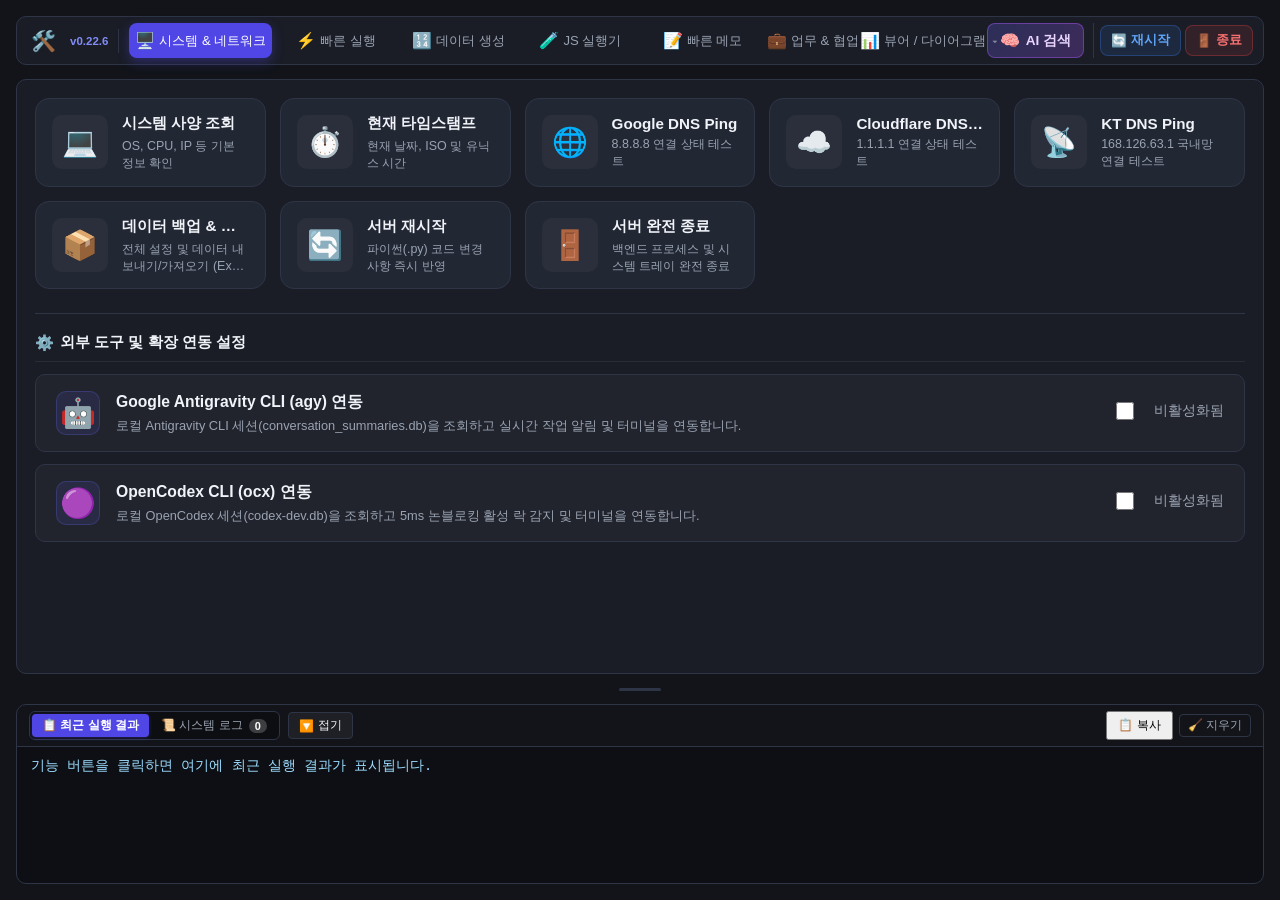
==== commit 5360e17a: "merge: Merge branch 'bugfix/stock-websocket-failsafe' into develop (v0.22.6)" ====
--- a/web/index.html
+++ b/web/index.html
@@ -17,7 +17,7 @@
             <div class="nav-brand">
                 <span class="brand-icon">🛠️</span>
                 <span class="brand-title">Utility Toolkit</span>
-                <span class="brand-version" style="font-size: 0.72rem; color: #818cf8; margin-left: 6px; font-weight: 600; vertical-align: middle;">v0.22.5</span>
+                <span class="brand-version" style="font-size: 0.72rem; color: #818cf8; margin-left: 6px; font-weight: 600; vertical-align: middle;">v0.22.6</span>
             </div>
 
             <!-- 좁은 화면용 햄버거 헤더 -->
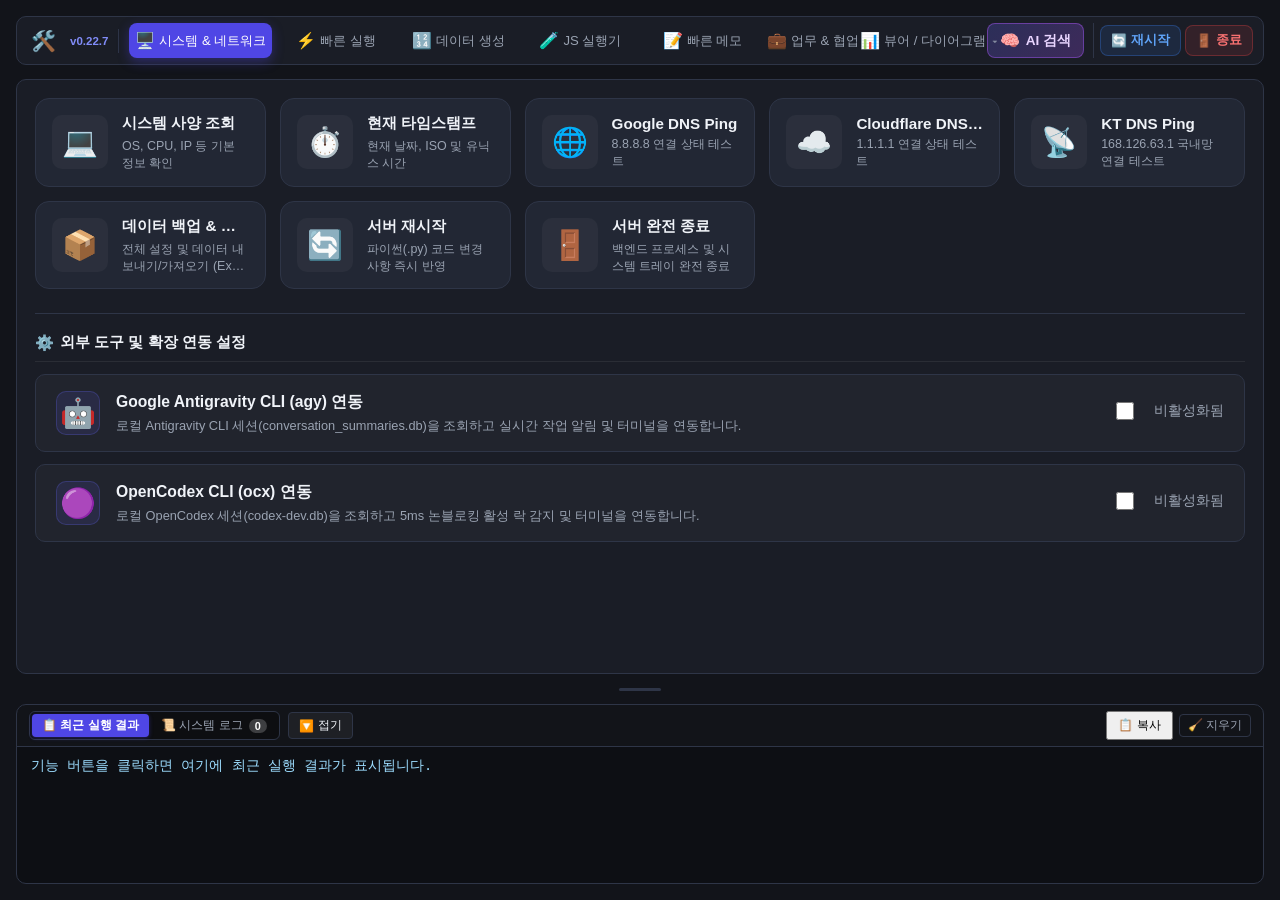
==== commit cc06d55a: "chore(release): bump version to v0.22.7" ====
--- a/web/index.html
+++ b/web/index.html
@@ -17,7 +17,7 @@
             <div class="nav-brand">
                 <span class="brand-icon">🛠️</span>
                 <span class="brand-title">Utility Toolkit</span>
-                <span class="brand-version" style="font-size: 0.72rem; color: #818cf8; margin-left: 6px; font-weight: 600; vertical-align: middle;">v0.22.6</span>
+                <span class="brand-version" style="font-size: 0.72rem; color: #818cf8; margin-left: 6px; font-weight: 600; vertical-align: middle;">v0.22.7</span>
             </div>
 
             <!-- 좁은 화면용 햄버거 헤더 -->
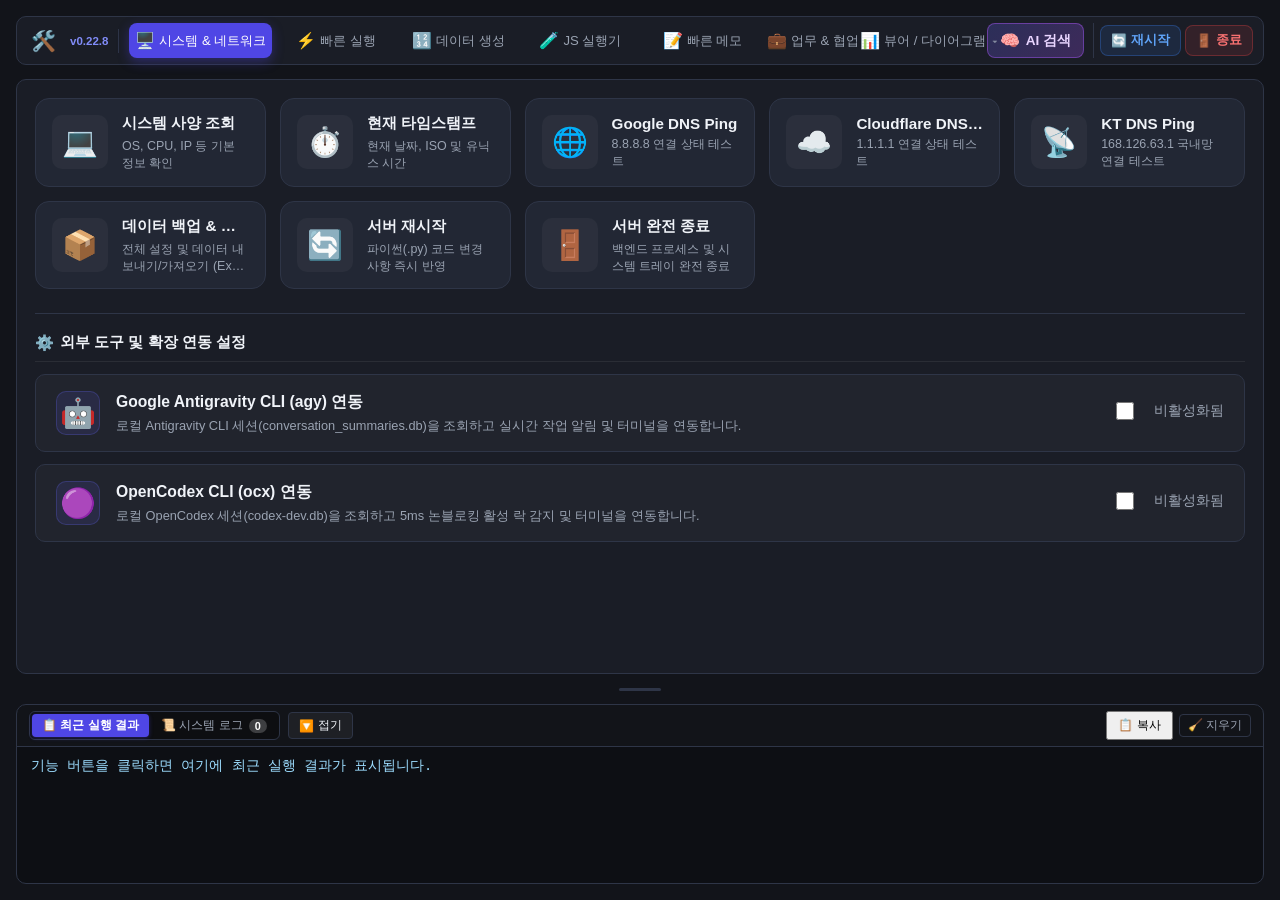
==== commit 9cb50b6e: "merge: Merge branch 'feature/stock-breakeven-price' into develop (v0.22.8)" ====
--- a/web/index.html
+++ b/web/index.html
@@ -17,7 +17,7 @@
             <div class="nav-brand">
                 <span class="brand-icon">🛠️</span>
                 <span class="brand-title">Utility Toolkit</span>
-                <span class="brand-version" style="font-size: 0.72rem; color: #818cf8; margin-left: 6px; font-weight: 600; vertical-align: middle;">v0.22.7</span>
+                <span class="brand-version" style="font-size: 0.72rem; color: #818cf8; margin-left: 6px; font-weight: 600; vertical-align: middle;">v0.22.8</span>
             </div>
 
             <!-- 좁은 화면용 햄버거 헤더 -->
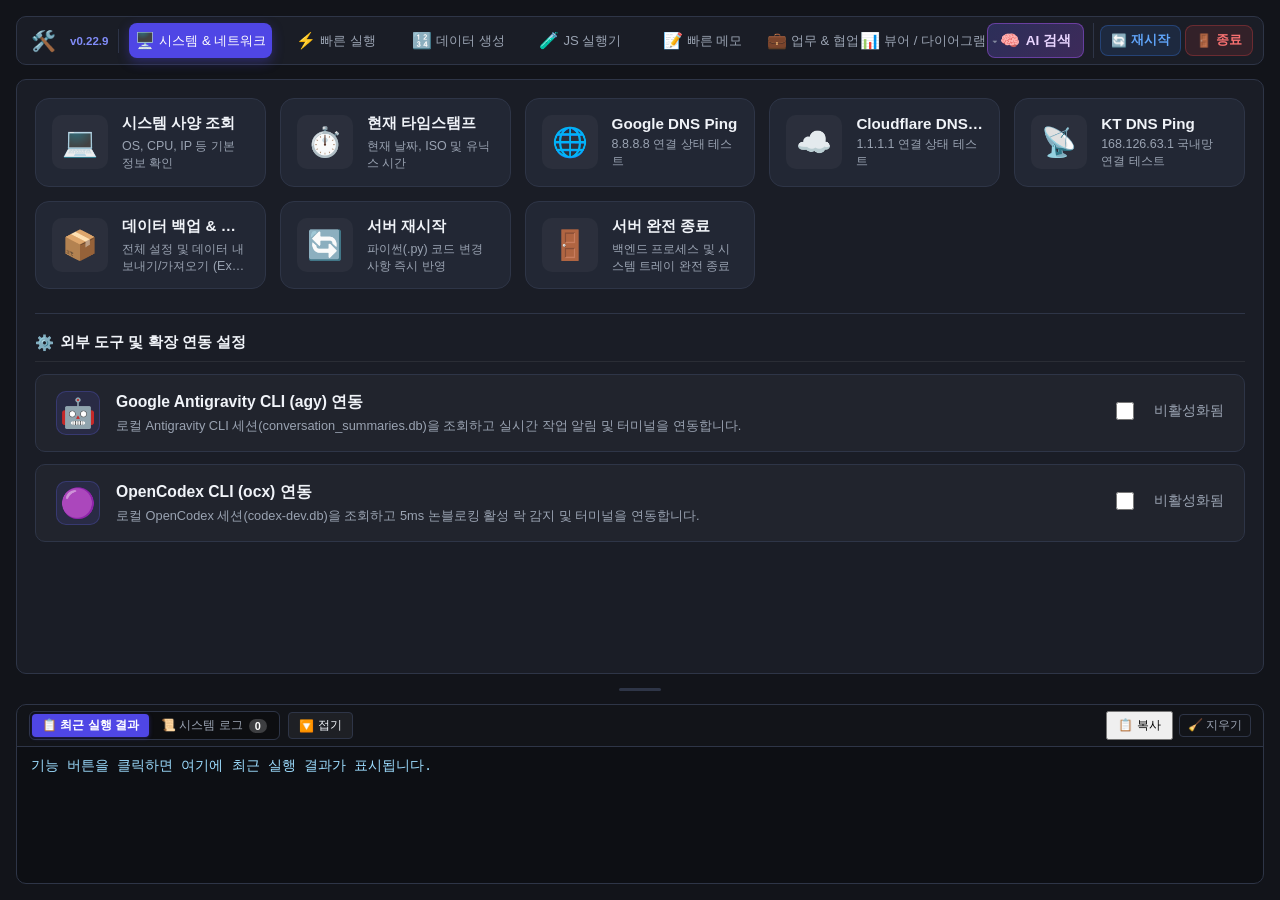
==== commit e4ebae3c: "merge: Merge branch 'feature/stock-drag-reorder' into develop (v0.22.9)" ====
--- a/web/index.html
+++ b/web/index.html
@@ -17,7 +17,7 @@
             <div class="nav-brand">
                 <span class="brand-icon">🛠️</span>
                 <span class="brand-title">Utility Toolkit</span>
-                <span class="brand-version" style="font-size: 0.72rem; color: #818cf8; margin-left: 6px; font-weight: 600; vertical-align: middle;">v0.22.8</span>
+                <span class="brand-version" style="font-size: 0.72rem; color: #818cf8; margin-left: 6px; font-weight: 600; vertical-align: middle;">v0.22.9</span>
             </div>
 
             <!-- 좁은 화면용 햄버거 헤더 -->
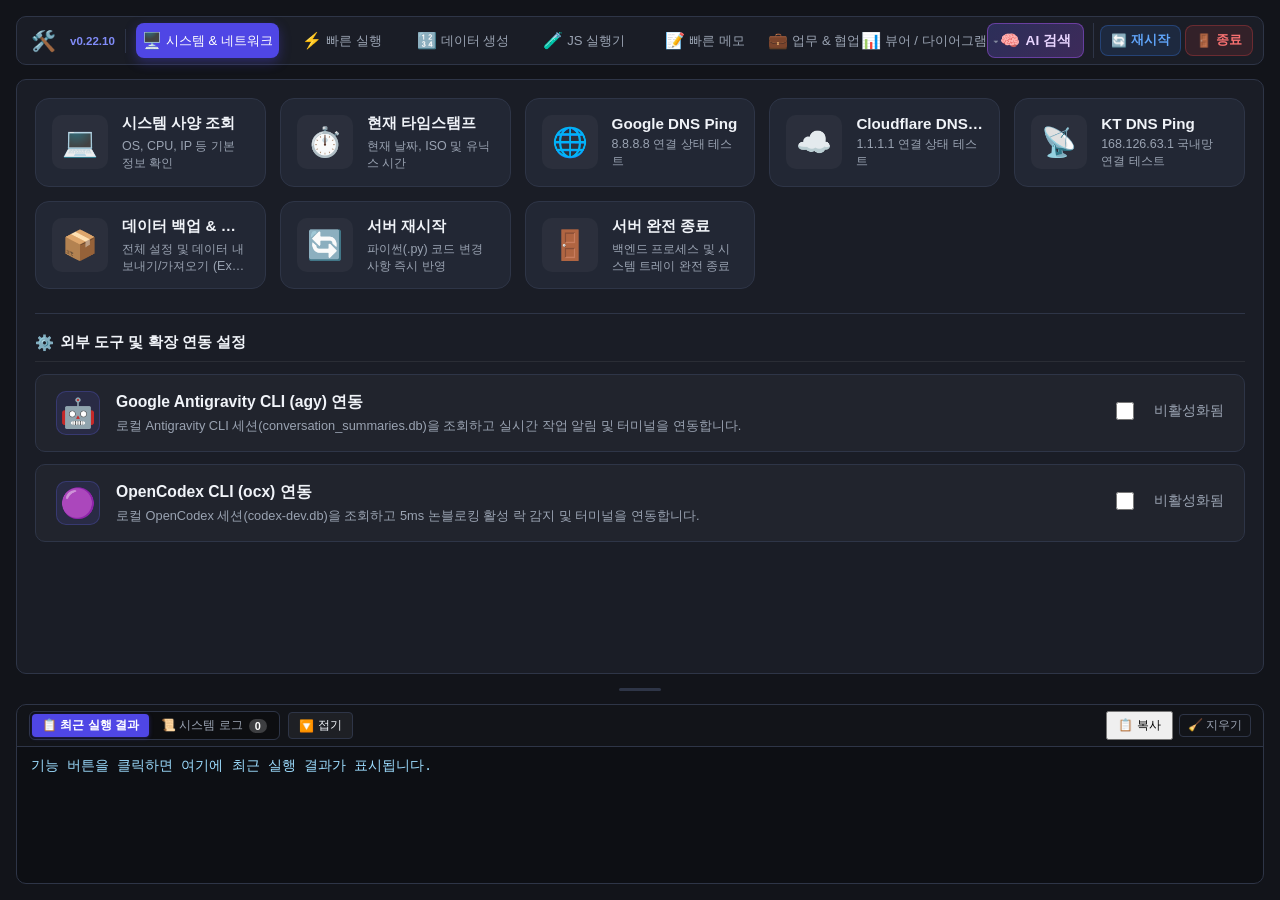
==== commit 7d6e7a98: "chore(release): bump version to v0.22.10" ====
--- a/web/index.html
+++ b/web/index.html
@@ -17,7 +17,7 @@
             <div class="nav-brand">
                 <span class="brand-icon">🛠️</span>
                 <span class="brand-title">Utility Toolkit</span>
-                <span class="brand-version" style="font-size: 0.72rem; color: #818cf8; margin-left: 6px; font-weight: 600; vertical-align: middle;">v0.22.9</span>
+                <span class="brand-version" style="font-size: 0.72rem; color: #818cf8; margin-left: 6px; font-weight: 600; vertical-align: middle;">v0.22.10</span>
             </div>
 
             <!-- 좁은 화면용 햄버거 헤더 -->
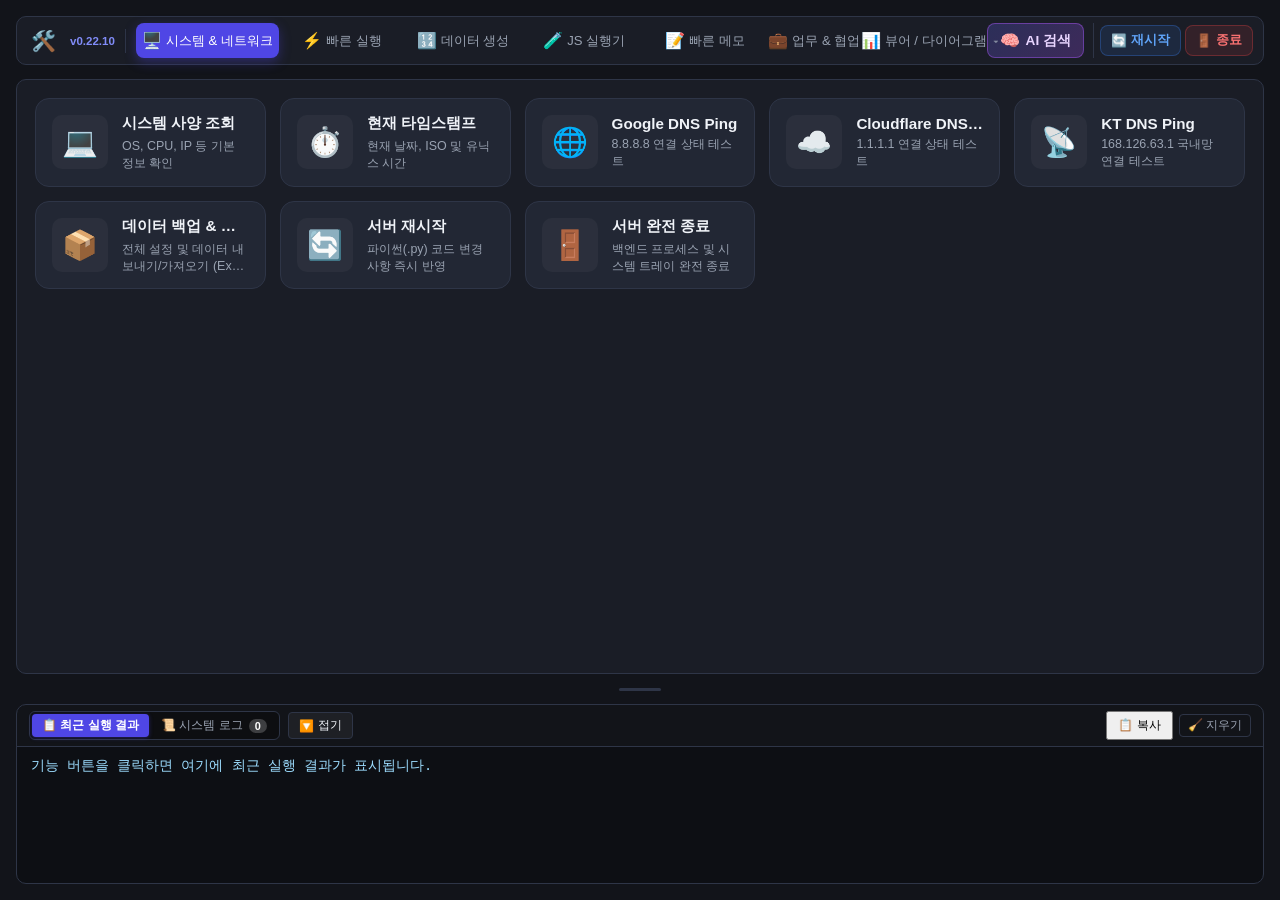
==== commit 1c183fe3: "refactor(ai-sessions): remove Antigravity and OpenCodex session hub integration" ====
--- a/web/index.html
+++ b/web/index.html
@@ -231,56 +231,6 @@
                         </div>
                     </button>
                 </div>
-
-                <!-- 외부 도구 및 확장 연동 설정 영역 -->
-                <div class="settings-group-container" style="margin-top: 24px; padding-top: 18px; border-top: 1px solid var(--border-color);">
-                    <div class="pane-toolbar-header" style="margin-bottom: 12px;">
-                        <div class="group-title-inline">
-                            <span class="title-icon">⚙️</span> 외부 도구 및 확장 연동 설정
-                        </div>
-                    </div>
-                    <!-- 1) Antigravity CLI (agy) 설정 카드 -->
-                    <div class="settings-panel-row" id="agy-setting-card" style="margin-bottom: 12px;">
-                        <div class="settings-panel-left">
-                            <div class="settings-icon">🤖</div>
-                            <div class="settings-text">
-                                <div class="settings-title-row">
-                                    <span class="settings-title">Google Antigravity CLI (agy) 연동</span>
-                                    <span class="badge badge-success" id="agy-env-badge" style="display: none;">AGY 감지됨</span>
-                                </div>
-                                <div class="settings-desc">로컬 Antigravity CLI 세션(conversation_summaries.db)을 조회하고 실시간 작업 알림 및 터미널을 연동합니다.</div>
-                            </div>
-                        </div>
-                        <div class="settings-panel-right">
-                            <label class="toggle-switch-wrapper">
-                                <input type="checkbox" id="agy-enable-toggle" onchange="onToggleAgyIntegration(this.checked)">
-                                <span class="toggle-slider"></span>
-                                <span class="toggle-label" id="agy-toggle-label">비활성화됨</span>
-                            </label>
-                        </div>
-                    </div>
-
-                    <!-- 2) OpenCodex CLI (ocx) 설정 카드 -->
-                    <div class="settings-panel-row" id="ocx-setting-card">
-                        <div class="settings-panel-left">
-                            <div class="settings-icon">🟣</div>
-                            <div class="settings-text">
-                                <div class="settings-title-row">
-                                    <span class="settings-title">OpenCodex CLI (ocx) 연동</span>
-                                    <span class="badge badge-success" id="ocx-env-badge" style="display: none; background: rgba(147, 51, 234, 0.15); color: #a855f7; border: 1px solid rgba(147, 51, 234, 0.3);">OpenCodex 감지됨</span>
-                                </div>
-                                <div class="settings-desc">로컬 OpenCodex 세션(codex-dev.db)을 조회하고 5ms 논블로킹 활성 락 감지 및 터미널을 연동합니다.</div>
-                            </div>
-                        </div>
-                        <div class="settings-panel-right">
-                            <label class="toggle-switch-wrapper">
-                                <input type="checkbox" id="ocx-enable-toggle" onchange="onToggleOcxIntegration(this.checked)">
-                                <span class="toggle-slider"></span>
-                                <span class="toggle-label" id="ocx-toggle-label">비활성화됨</span>
-                            </label>
-                        </div>
-                    </div>
-                </div>
             </section>
 
             <!-- 2. 빠른 실행 & 바로가기 탭 (통합) -->
@@ -325,68 +275,6 @@
                 <!-- 프로그램 빠른 실행 카드 그리드 -->
                 <div class="button-grid" id="quick-launch-grid">
                     <!-- JavaScript로 실시간 동적 렌더링 -->
-                </div>
-
-                <!-- 3) AI 코딩 세션 바로가기 섹션 (선택적 활성화 - 테이블 뷰) -->
-                <div id="agy-launch-section" style="display: none; margin-top: 28px; padding-top: 20px; border-top: 1px solid var(--border-color);">
-                    <div class="pane-toolbar-header agy-toolbar-header" style="flex-wrap: wrap; gap: 10px;">
-                        <div class="group-title-inline">
-                            <span class="title-icon">🤖</span> AI 코딩 세션
-                            <!-- 소스 엔진 필터 칩 (All / AGY / OCX) -->
-                            <div class="ai-source-filter-group" id="ai-source-filter-group" style="margin-left: 12px; display: inline-flex; align-items: center; gap: 4px;">
-                                <button type="button" class="ai-source-chip active" id="ai-chip-all" onclick="setAiSourceFilter('all')">전체</button>
-                                <button type="button" class="ai-source-chip" id="ai-chip-agy" onclick="setAiSourceFilter('agy')">🤖 AGY</button>
-                                <button type="button" class="ai-source-chip" id="ai-chip-ocx" onclick="setAiSourceFilter('ocx')">🟣 OpenCodex</button>
-                            </div>
-                            <div class="agy-project-dropdown-container" id="agy-project-dropdown-container" style="margin-left: 10px; position: relative; display: inline-block;">
-                                <button type="button" id="agy-project-dropdown-btn" class="agy-dropdown-btn" onclick="toggleAgyProjectDropdown(event)" title="프로젝트 / 워크스페이스 선택">
-                                    <span class="agy-dropdown-icon">📁</span>
-                                    <span id="agy-dropdown-label" class="agy-dropdown-label">프로젝트 (전체)</span>
-                                    <span class="agy-dropdown-arrow">▾</span>
-                                </button>
-                                <div id="agy-project-dropdown-menu" class="agy-dropdown-menu" style="display: none;">
-                                    <div class="agy-dropdown-header">
-                                        <span class="agy-dropdown-title">프로젝트 필터</span>
-                                        <div class="agy-dropdown-actions">
-                                            <button type="button" class="agy-dropdown-action-btn" onclick="selectAllAgyProjects(true, event)">전체 선택</button>
-                                            <span class="sep">|</span>
-                                            <button type="button" class="agy-dropdown-action-btn" onclick="selectAllAgyProjects(false, event)">선택 해제</button>
-                                        </div>
-                                    </div>
-                                    <div id="agy-project-checkbox-list" class="agy-project-checkbox-list">
-                                        <!-- JS 동적 렌더링 -->
-                                    </div>
-                                </div>
-                            </div>
-                            <span class="badge" id="agy-session-count-badge" style="margin-left: 8px; font-size: 0.74rem; background: var(--bg-tertiary); color: var(--text-secondary); border: 1px solid var(--border-color); border-radius: 12px; padding: 2px 8px;">0개</span>
-                        </div>
-                        <div class="agy-toolbar-right" style="display: flex; align-items: center; gap: 8px;">
-                            <input type="text" id="agy-search-input" class="compact-search-input" placeholder="🔍 제목, 프로젝트, 세션ID 검색..." oninput="onAgySearchInput(this.value)">
-                            <button class="edit-shortcuts-btn" onclick="refreshAgySessions()" title="세션 목록 새로고침">
-                                🔄 새로고침
-                            </button>
-                        </div>
-                    </div>
-
-                    <!-- 세션 목록 테이블 뷰 -->
-                    <div class="agy-table-wrapper">
-                        <table class="agy-table">
-                            <thead>
-                                <tr>
-                                    <th style="width: 33%;">세션 제목</th>
-                                    <th style="width: 23%;">프로젝트 / 워크스페이스</th>
-                                    <th style="width: 12%;">세션 ID</th>
-                                    <th style="width: 8%; text-align: center;">스텝</th>
-                                    <th style="width: 10%; text-align: center;">작업 일시</th>
-                                    <th style="width: 6%; text-align: center;">알림</th>
-                                    <th style="width: 8%; text-align: center;">실행</th>
-                                </tr>
-                            </thead>
-                            <tbody id="agy-sessions-tbody">
-                                <!-- JavaScript 동적 렌더링 -->
-                            </tbody>
-                        </table>
-                    </div>
                 </div>
             </section>
 
@@ -3180,57 +3068,6 @@
         </div>
     </div>
 
-    <!-- Antigravity CLI 실시간 세션 인스펙터 모달 -->
-    <div id="agy-live-inspector-modal" class="modal-overlay" style="display: none;">
-        <div class="modal-card agy-inspector-card">
-            <div class="modal-header">
-                <div class="agy-inspector-header-info">
-                    <div class="agy-inspector-title">
-                        <span class="agy-inspector-icon">🤖</span>
-                        <span id="agy-inspector-title-text" class="agy-inspector-title-text">세션 모니터</span>
-                    </div>
-                    <div class="agy-inspector-meta">
-                        <code id="agy-inspector-id" class="agy-inspector-id">#00000000</code>
-                        <span id="agy-inspector-step-badge" class="agy-inspector-badge badge-step">0 스텝</span>
-                        <span id="agy-inspector-status-badge" class="agy-inspector-badge badge-idle">대기 중</span>
-                    </div>
-                </div>
-                <button type="button" class="modal-close" onclick="closeAgyLiveInspector()">&times;</button>
-            </div>
-            <div class="modal-body agy-inspector-body">
-                <div id="agy-inspector-perm-alert" class="agy-inspector-perm-alert" style="display: none;">
-                    <div class="agy-perm-alert-icon">🔐</div>
-                    <div class="agy-perm-alert-content">
-                        <strong>터미널 권한 승인 대기 중</strong>
-                        <p id="agy-inspector-perm-desc">명령어 실행 승인 대기</p>
-                    </div>
-                    <button type="button" class="form-btn add-btn btn-sm" onclick="launchAgyInspectorTerminal()">
-                        <span>⚡</span> 터미널로 이동
-                    </button>
-                </div>
-                <div id="agy-inspector-stream" class="agy-inspector-stream">
-                    <!-- 스텝 카드 실시간 렌더링 -->
-                </div>
-            </div>
-            <div class="modal-footer agy-inspector-footer">
-                <div class="agy-inspector-footer-left">
-                    <label class="agy-inspector-auto-label">
-                        <input type="checkbox" id="agy-inspector-auto-toggle" onchange="toggleAgyInspectorAutoRefresh(this.checked)">
-                        <span>실시간 자동 갱신 (3초)</span>
-                    </label>
-                </div>
-                <div class="modal-footer-right">
-                    <button type="button" class="form-btn close-btn" onclick="refreshAgyLiveInspector()">
-                        <span>🔄</span> 새로고침
-                    </button>
-                    <button type="button" class="form-btn add-btn" onclick="launchAgyInspectorTerminal()">
-                        <span>⚡</span> 터미널 창 전환 / 열기
-                    </button>
-                </div>
-            </div>
-        </div>
-    </div>
-
     <!-- 화자 이름 설정 모달 -->
     <div id="whisper-speaker-modal" class="modal-overlay">
         <div class="modal-card" style="max-width: 480px; width: 92%;">
@@ -3485,7 +3322,6 @@
     <script src="js/backup.js"></script>
     <script src="js/image_slicer.js"></script>
     <script src="js/ai_search.js"></script>
-    <script src="js/agy_sessions.js"></script>
     <script src="js/whisper.js"></script>
     <script src="js/ocr.js"></script>
     <script src="js/diff_checker.js"></script>
--- a/web/style.css
+++ b/web/style.css
@@ -512,945 +512,6 @@
     background: var(--accent-color);
     color: #ffffff;
     border-color: var(--accent-color);
-}
-
-/* 도구 및 확장 연동 설정 패널 (Wide Panel) */
-.settings-group-container {
-    width: 100%;
-}
-
-.settings-panel-row {
-    display: flex;
-    align-items: center;
-    justify-content: space-between;
-    gap: 16px;
-    background: rgba(255, 255, 255, 0.03);
-    border: 1px solid var(--border-color);
-    border-radius: var(--radius-md);
-    padding: 16px 20px;
-    transition: border-color var(--transition), background var(--transition);
-}
-
-.settings-panel-row:hover {
-    border-color: rgba(99, 102, 241, 0.35);
-    background: rgba(255, 255, 255, 0.04);
-}
-
-.settings-panel-left {
-    display: flex;
-    align-items: center;
-    gap: 16px;
-    flex: 1;
-    min-width: 0;
-}
-
-.settings-panel-left .settings-icon {
-    font-size: 1.8rem;
-    flex-shrink: 0;
-    width: 44px;
-    height: 44px;
-    display: flex;
-    align-items: center;
-    justify-content: center;
-    background: rgba(99, 102, 241, 0.12);
-    border-radius: var(--radius-md);
-    border: 1px solid rgba(99, 102, 241, 0.25);
-}
-
-.settings-panel-left .settings-text {
-    flex: 1;
-    min-width: 0;
-}
-
-.settings-title-row {
-    display: flex;
-    align-items: center;
-    gap: 10px;
-    margin-bottom: 4px;
-    flex-wrap: wrap;
-}
-
-.settings-title {
-    font-size: 0.98rem;
-    font-weight: 600;
-    color: var(--text-primary);
-}
-
-.settings-desc {
-    font-size: 0.8rem;
-    color: var(--text-secondary);
-    line-height: 1.4;
-}
-
-.toggle-switch-wrapper {
-    display: inline-flex;
-    align-items: center;
-    gap: 10px;
-    cursor: pointer;
-    user-select: none;
-    flex-shrink: 0;
-}
-
-.toggle-switch-wrapper input[type="checkbox"] {
-    width: 18px;
-    height: 18px;
-    cursor: pointer;
-    accent-color: var(--accent-color);
-}
-
-.toggle-label {
-    font-size: 0.85rem;
-    font-weight: 500;
-    color: var(--text-secondary);
-    transition: color var(--transition);
-}
-
-.toggle-label.active {
-    color: var(--accent-color);
-    font-weight: 600;
-}
-
-/* Antigravity CLI 세션 목록 테이블 (Table View) */
-.agy-table-wrapper {
-    width: 100%;
-    background: var(--bg-secondary);
-    border: 1px solid var(--border-color);
-    border-radius: var(--radius-md);
-    overflow-x: auto;
-    max-height: 520px;
-    overflow-y: auto;
-}
-
-.agy-table {
-    width: 100%;
-    border-collapse: collapse;
-    font-size: 0.82rem;
-    text-align: left;
-}
-
-.agy-table thead {
-    position: sticky;
-    top: 0;
-    z-index: 2;
-    background: #181825;
-}
-
-.agy-table th {
-    padding: 11px 14px;
-    color: var(--text-secondary);
-    font-weight: 600;
-    font-size: 0.78rem;
-    border-bottom: 1px solid var(--border-color);
-    white-space: nowrap;
-}
-
-.agy-table td {
-    padding: 10px 14px;
-    border-bottom: 1px solid rgba(255, 255, 255, 0.04);
-    vertical-align: middle;
-}
-
-.agy-table-row:hover {
-    background: rgba(99, 102, 241, 0.06);
-}
-
-.agy-title-wrapper {
-    display: flex;
-    align-items: center;
-    gap: 8px;
-    min-width: 0;
-}
-
-.agy-row-icon {
-    font-size: 1.1rem;
-    flex-shrink: 0;
-}
-
-.agy-title-text {
-    font-weight: 600;
-    color: var(--text-primary);
-    overflow: hidden;
-    text-overflow: ellipsis;
-    white-space: nowrap;
-    font-size: 0.85rem;
-}
-
-.agy-project-wrapper {
-    display: flex;
-    flex-direction: column;
-    gap: 2px;
-    min-width: 0;
-}
-
-.agy-project-badge {
-    display: inline-flex;
-    align-items: center;
-    gap: 4px;
-    font-size: 0.74rem;
-    font-weight: 500;
-    color: var(--text-secondary);
-    background: rgba(255, 255, 255, 0.05);
-    border: 1px solid var(--border-color);
-    border-radius: 4px;
-    padding: 1px 6px;
-    width: fit-content;
-    max-width: 100%;
-    overflow: hidden;
-    text-overflow: ellipsis;
-    white-space: nowrap;
-}
-
-.agy-project-badge.current {
-    background: rgba(99, 102, 241, 0.15);
-    color: #a5b4fc;
-    border-color: rgba(99, 102, 241, 0.35);
-    font-weight: 600;
-}
-
-.agy-path-subtext {
-    font-size: 0.68rem;
-    color: var(--text-muted);
-    font-family: monospace;
-    overflow: hidden;
-    text-overflow: ellipsis;
-    white-space: nowrap;
-}
-
-.agy-copy-id-btn {
-    background: rgba(0, 0, 0, 0.25);
-    border: 1px solid var(--border-color);
-    border-radius: 4px;
-    padding: 2px 6px;
-    cursor: pointer;
-    display: inline-flex;
-    align-items: center;
-    gap: 4px;
-    color: var(--text-secondary);
-    transition: border-color var(--transition), color var(--transition);
-}
-
-.agy-copy-id-btn:hover {
-    border-color: var(--accent-color);
-    color: var(--text-primary);
-}
-
-.agy-copy-id-btn code {
-    font-size: 0.72rem;
-    font-family: monospace;
-}
-
-.agy-copy-id-btn .copy-icon {
-    font-size: 0.7rem;
-    opacity: 0.7;
-}
-
-.agy-step-badge {
-    background: rgba(99, 102, 241, 0.15);
-    color: #818cf8;
-    border: 1px solid rgba(99, 102, 241, 0.3);
-    font-size: 0.68rem;
-    padding: 2px 6px;
-    border-radius: 4px;
-    font-weight: 500;
-    white-space: nowrap;
-}
-
-.agy-time-text {
-    font-size: 0.75rem;
-    color: var(--text-secondary);
-    white-space: nowrap;
-}
-
-.agy-run-btn {
-    padding: 3px 10px;
-    font-size: 0.75rem;
-    white-space: nowrap;
-}
-
-.agy-notify-btn {
-    background: transparent;
-    border: 1px solid var(--border-color);
-    border-radius: 4px;
-    padding: 3px 6px;
-    cursor: pointer;
-    font-size: 0.8rem;
-    line-height: 1;
-    display: inline-flex;
-    align-items: center;
-    gap: 4px;
-    transition: transform var(--transition), border-color var(--transition), background var(--transition);
-}
-
-.agy-notify-btn:hover {
-    border-color: var(--accent-color);
-    background: var(--bg-hover);
-}
-
-.agy-notify-btn.mode-once {
-    background: rgba(245, 158, 11, 0.18);
-    border-color: #f59e0b;
-    color: #f59e0b;
-    box-shadow: 0 0 8px rgba(245, 158, 11, 0.35);
-}
-
-.agy-notify-btn.mode-persistent {
-    background: rgba(16, 185, 129, 0.18);
-    border-color: #10b981;
-    color: #10b981;
-    box-shadow: 0 0 8px rgba(16, 185, 129, 0.35);
-}
-
-.agy-mode-tag {
-    font-size: 0.65rem;
-    font-weight: 600;
-    letter-spacing: -0.5px;
-}
-
-.agy-table-row.row-watched-once {
-    background: rgba(245, 158, 11, 0.04);
-}
-
-.agy-table-row.row-watched-persistent {
-    background: rgba(16, 185, 129, 0.04);
-}
-
-/* 알림 모드 선택 팝오버 메뉴 */
-.agy-notify-popover {
-    position: fixed;
-    z-index: 9999;
-    min-width: 250px;
-    background: var(--bg-secondary);
-    border: 1px solid var(--border-color);
-    border-radius: var(--radius-md);
-    box-shadow: var(--shadow-xl, 0 10px 25px -5px rgba(0,0,0,0.5));
-    padding: 6px;
-    display: flex;
-    flex-direction: column;
-    gap: 2px;
-}
-
-/* 세션 작업 버튼 그룹 및 보기 버튼 */
-.agy-action-btn-group {
-    display: inline-flex;
-    align-items: center;
-    gap: 4px;
-    justify-content: center;
-}
-
-.agy-view-btn {
-    padding: 3px 8px;
-    font-size: 0.75rem;
-    white-space: nowrap;
-    border-color: var(--border-color);
-}
-
-.agy-view-btn:hover {
-    border-color: var(--accent-color);
-    color: var(--accent-color);
-}
-
-.agy-del-btn {
-    padding: 3px 6px;
-    font-size: 0.75rem;
-    background: rgba(239, 68, 68, 0.1);
-    color: #ef4444;
-    border: 1px solid rgba(239, 68, 68, 0.25);
-    border-radius: 4px;
-    cursor: pointer;
-    transition: all 0.15s ease;
-    display: inline-flex;
-    align-items: center;
-    justify-content: center;
-}
-
-.agy-del-btn:hover {
-    background: #ef4444;
-    color: #ffffff;
-    border-color: #ef4444;
-}
-
-/* 활성 실행 중인 세션 표시 */
-.agy-active-pulse {
-    display: inline-flex;
-    align-items: center;
-    gap: 4px;
-    background: rgba(16, 185, 129, 0.15);
-    color: #10b981;
-    border: 1px solid rgba(16, 185, 129, 0.35);
-    border-radius: 10px;
-    padding: 1px 7px;
-    font-size: 0.68rem;
-    font-weight: 600;
-    margin-left: 6px;
-    animation: agyActiveGlow 2s infinite;
-}
-
-@keyframes agyActiveGlow {
-    0%, 100% { box-shadow: 0 0 0 0 rgba(16, 185, 129, 0.3); }
-    50% { box-shadow: 0 0 8px 1px rgba(16, 185, 129, 0.5); }
-}
-
-.agy-table-row.row-cli-active {
-    border-left: 3px solid #10b981;
-}
-
-/* AI 소스 엔진 필터 칩 (All / AGY / OCX) */
-.ai-source-filter-group {
-    display: inline-flex;
-    align-items: center;
-    background: var(--bg-secondary);
-    border: 1px solid var(--border-color);
-    border-radius: 8px;
-    padding: 2px 3px;
-    gap: 3px;
-}
-
-.ai-source-chip {
-    background: transparent;
-    border: none;
-    outline: none;
-    color: var(--text-secondary);
-    font-size: 0.76rem;
-    font-weight: 500;
-    padding: 4px 10px;
-    border-radius: 6px;
-    cursor: pointer;
-    transition: all 0.15s ease;
-    display: inline-flex;
-    align-items: center;
-    gap: 4px;
-}
-
-.ai-source-chip:hover {
-    color: var(--text-primary);
-    background: var(--bg-tertiary);
-}
-
-.ai-source-chip.active {
-    background: var(--accent-color, #3b82f6);
-    color: #ffffff;
-    font-weight: 600;
-    box-shadow: 0 1px 3px rgba(0, 0, 0, 0.2);
-}
-
-/* 소스 뱃지 (AGY vs OCX) */
-.badge-source {
-    display: inline-flex;
-    align-items: center;
-    gap: 3px;
-    font-size: 0.66rem;
-    font-weight: 700;
-    padding: 1px 6px;
-    border-radius: 4px;
-    letter-spacing: 0.02em;
-    margin-right: 6px;
-    vertical-align: middle;
-}
-
-.badge-source.agy {
-    background: rgba(59, 130, 246, 0.15);
-    color: #60a5fa;
-    border: 1px solid rgba(59, 130, 246, 0.3);
-}
-
-.badge-source.ocx {
-    background: rgba(168, 85, 247, 0.15);
-    color: #c084fc;
-    border: 1px solid rgba(168, 85, 247, 0.35);
-}
-
-.agy-model-badge {
-    display: inline-block;
-    font-size: 0.65rem;
-    color: var(--text-muted);
-    background: var(--bg-tertiary);
-    border: 1px solid var(--border-color);
-    border-radius: 4px;
-    padding: 1px 5px;
-    margin-left: 6px;
-}
-
-/* ==========================================
-   실시간 세션 인스펙터 모달 (Live Inspector)
-   ========================================== */
-.agy-inspector-card {
-    max-width: 900px;
-    width: 92%;
-    max-height: 88vh;
-    display: flex;
-    flex-direction: column;
-}
-
-.agy-inspector-header-info {
-    display: flex;
-    align-items: center;
-    gap: 12px;
-    flex-wrap: wrap;
-}
-
-.agy-inspector-title {
-    display: flex;
-    align-items: center;
-    gap: 8px;
-    font-size: 1.05rem;
-    font-weight: 700;
-}
-
-.agy-inspector-meta {
-    display: flex;
-    align-items: center;
-    gap: 6px;
-}
-
-.agy-inspector-id {
-    background: rgba(0, 0, 0, 0.3);
-    padding: 2px 6px;
-    border-radius: 4px;
-    font-size: 0.8rem;
-    font-family: var(--font-mono, monospace);
-    color: var(--text-secondary);
-}
-
-.agy-inspector-badge {
-    font-size: 0.72rem;
-    padding: 2px 8px;
-    border-radius: 12px;
-    font-weight: 600;
-}
-
-.agy-inspector-badge.badge-step {
-    background: rgba(99, 102, 241, 0.15);
-    color: #818cf8;
-    border: 1px solid rgba(99, 102, 241, 0.3);
-}
-
-.agy-inspector-badge.badge-perm {
-    background: rgba(239, 68, 68, 0.18);
-    color: #f87171;
-    border: 1px solid rgba(239, 68, 68, 0.4);
-    animation: agyPulseGlow 1.8s infinite;
-}
-
-.agy-inspector-badge.badge-idle {
-    background: rgba(16, 185, 129, 0.12);
-    color: #34d399;
-    border: 1px solid rgba(16, 185, 129, 0.25);
-}
-
-@keyframes agyPulseGlow {
-    0%, 100% { box-shadow: 0 0 0 0 rgba(239, 68, 68, 0.4); }
-    50% { box-shadow: 0 0 10px 2px rgba(239, 68, 68, 0.6); }
-}
-
-.agy-inspector-perm-alert {
-    background: rgba(239, 68, 68, 0.12);
-    border: 1px solid rgba(239, 68, 68, 0.35);
-    border-radius: var(--radius-md);
-    padding: 10px 14px;
-    margin-bottom: 12px;
-    display: flex;
-    align-items: center;
-    gap: 12px;
-}
-
-.agy-perm-alert-icon {
-    font-size: 1.4rem;
-}
-
-.agy-perm-alert-content {
-    flex: 1;
-}
-
-.agy-perm-alert-content strong {
-    color: #f87171;
-    font-size: 0.88rem;
-}
-
-.agy-perm-alert-content p {
-    margin: 2px 0 0;
-    font-size: 0.78rem;
-    color: var(--text-secondary);
-}
-
-.agy-inspector-body {
-    flex: 1;
-    overflow-y: auto;
-    padding: 12px;
-    background: #0d1117;
-    border-radius: var(--radius-md);
-    margin: 0 16px 12px 16px;
-    display: flex;
-    flex-direction: column;
-}
-
-.agy-inspector-stream {
-    display: flex;
-    flex-direction: column;
-    gap: 10px;
-    overflow-y: auto;
-    max-height: 520px;
-    padding-right: 4px;
-}
-
-.agy-stream-card {
-    border-radius: 6px;
-    padding: 10px 12px;
-    font-size: 0.82rem;
-    line-height: 1.5;
-    background: #161b22;
-    border: 1px solid #30363d;
-}
-
-.agy-stream-card.card-user {
-    border-left: 3px solid #58a6ff;
-    background: rgba(56, 139, 253, 0.05);
-}
-
-.agy-stream-card.card-planner {
-    border-left: 3px solid #8957e5;
-    background: rgba(137, 87, 229, 0.05);
-}
-
-.agy-stream-card.card-generic {
-    border-left: 3px solid #8b949e;
-    background: rgba(139, 148, 158, 0.05);
-}
-
-.agy-stream-card-header {
-    display: flex;
-    align-items: center;
-    gap: 8px;
-    margin-bottom: 6px;
-    font-size: 0.75rem;
-    color: #8b949e;
-}
-
-.agy-stream-sender {
-    font-weight: 600;
-    color: var(--text-primary);
-}
-
-.agy-stream-step-tag {
-    background: rgba(255, 255, 255, 0.06);
-    padding: 1px 5px;
-    border-radius: 3px;
-    font-family: monospace;
-}
-
-.agy-stream-time {
-    margin-left: auto;
-    font-size: 0.7rem;
-}
-
-.agy-stream-thinking {
-    margin: 6px 0;
-    background: rgba(0, 0, 0, 0.25);
-    border-radius: 4px;
-    border: 1px dashed #30363d;
-    padding: 6px 10px;
-    font-size: 0.78rem;
-    color: #8b949e;
-}
-
-.agy-stream-thinking summary {
-    cursor: pointer;
-    font-weight: 500;
-}
-
-.agy-stream-thinking-content {
-    margin-top: 6px;
-    white-space: pre-wrap;
-    line-height: 1.4;
-    color: #c9d1d9;
-}
-
-.agy-stream-tool-call {
-    margin: 6px 0;
-    background: rgba(0, 0, 0, 0.35);
-    border-radius: 4px;
-    border: 1px solid #30363d;
-    padding: 8px 10px;
-}
-
-.agy-stream-tool-call.perm-call {
-    border-color: rgba(239, 68, 68, 0.4);
-    background: rgba(239, 68, 68, 0.06);
-}
-
-.agy-stream-tool-header {
-    display: flex;
-    align-items: center;
-    gap: 8px;
-    font-size: 0.78rem;
-}
-
-.agy-tool-tag {
-    font-family: monospace;
-    font-weight: 600;
-    color: #58a6ff;
-}
-
-.agy-tool-summary {
-    color: #c9d1d9;
-    font-size: 0.78rem;
-}
-
-.agy-stream-code {
-    margin: 6px 0 0;
-    padding: 6px 8px;
-    background: #090d13;
-    border-radius: 4px;
-    font-family: var(--font-mono, monospace);
-    font-size: 0.74rem;
-    color: #7ee787;
-    overflow-x: auto;
-    white-space: pre-wrap;
-    word-break: break-all;
-}
-
-.agy-stream-content {
-    white-space: pre-wrap;
-    word-break: break-word;
-    color: #c9d1d9;
-    margin-top: 4px;
-}
-
-.agy-inspector-loading,
-.agy-stream-empty {
-    text-align: center;
-    padding: 40px 16px;
-    color: #8b949e;
-    font-size: 0.85rem;
-}
-
-.agy-inspector-auto-label {
-    display: inline-flex;
-    align-items: center;
-    gap: 6px;
-    font-size: 0.8rem;
-    color: var(--text-secondary);
-    cursor: pointer;
-}
-
-.agy-popover-item {
-    display: flex;
-    align-items: center;
-    gap: 10px;
-    padding: 8px 10px;
-    border-radius: var(--radius-sm);
-    cursor: pointer;
-    transition: background var(--transition);
-    user-select: none;
-}
-
-.agy-popover-item:hover {
-    background: var(--bg-hover);
-}
-
-.agy-popover-item.selected {
-    background: rgba(59, 130, 246, 0.12);
-    border: 1px solid rgba(59, 130, 246, 0.3);
-}
-
-.agy-popover-icon {
-    font-size: 1.1rem;
-    line-height: 1;
-}
-
-.agy-popover-text {
-    flex: 1;
-    min-width: 0;
-}
-
-.agy-popover-title {
-    font-size: 0.78rem;
-    font-weight: 600;
-    color: var(--text-primary);
-    line-height: 1.3;
-}
-
-.agy-popover-desc {
-    font-size: 0.68rem;
-    color: var(--text-muted);
-    line-height: 1.2;
-    margin-top: 1px;
-}
-
-.agy-popover-check {
-    font-size: 0.8rem;
-    font-weight: bold;
-    color: var(--accent-color);
-}
-
-.agy-popover-divider {
-    height: 1px;
-    background: var(--border-color);
-    margin: 4px 2px;
-}
-
-.agy-popover-item.danger:hover {
-    background: rgba(239, 68, 68, 0.15);
-}
-
-.agy-popover-item.danger .agy-popover-title {
-    color: #ef4444;
-}
-
-/* agy 프로젝트 멀티 선택 드롭다운 */
-.agy-project-dropdown-container {
-    position: relative;
-    display: inline-block;
-}
-
-.agy-dropdown-btn {
-    background: var(--bg-primary);
-    border: 1px solid var(--border-color);
-    color: var(--text-primary);
-    border-radius: var(--radius-md);
-    padding: 4px 12px;
-    font-size: 0.78rem;
-    cursor: pointer;
-    display: inline-flex;
-    align-items: center;
-    gap: 6px;
-    transition: border-color var(--transition), background var(--transition);
-}
-
-.agy-dropdown-btn:hover {
-    border-color: var(--accent-color);
-    background: var(--bg-secondary);
-}
-
-.agy-dropdown-arrow {
-    font-size: 0.7rem;
-    color: var(--text-muted);
-    transition: transform var(--transition);
-}
-
-.agy-dropdown-menu {
-    position: absolute;
-    top: calc(100% + 6px);
-    left: 0;
-    z-index: 1000;
-    min-width: 300px;
-    max-width: 400px;
-    background: var(--bg-secondary);
-    border: 1px solid var(--border-color);
-    border-radius: var(--radius-md);
-    box-shadow: var(--shadow-lg);
-    padding: 10px;
-}
-
-.agy-dropdown-header {
-    display: flex;
-    justify-content: space-between;
-    align-items: center;
-    padding-bottom: 8px;
-    margin-bottom: 8px;
-    border-bottom: 1px solid var(--border-color);
-}
-
-.agy-dropdown-title {
-    font-size: 0.78rem;
-    font-weight: 600;
-    color: var(--text-secondary);
-}
-
-.agy-dropdown-actions {
-    display: flex;
-    align-items: center;
-    gap: 6px;
-}
-
-.agy-dropdown-action-btn {
-    background: none;
-    border: none;
-    color: var(--accent-color);
-    font-size: 0.72rem;
-    cursor: pointer;
-    padding: 0;
-    text-decoration: underline;
-}
-
-.agy-dropdown-action-btn:hover {
-    color: var(--accent-hover);
-}
-
-.agy-project-checkbox-list {
-    display: flex;
-    flex-direction: column;
-    gap: 4px;
-    max-height: 240px;
-    overflow-y: auto;
-}
-
-.agy-project-checkbox-item {
-    display: flex;
-    align-items: center;
-    gap: 8px;
-    padding: 6px 8px;
-    border-radius: var(--radius-sm);
-    cursor: pointer;
-    transition: background var(--transition);
-    user-select: none;
-}
-
-.agy-project-checkbox-item:hover {
-    background: var(--bg-hover);
-}
-
-.agy-project-checkbox-item input[type="checkbox"] {
-    cursor: pointer;
-    accent-color: var(--accent-color);
-}
-
-.agy-project-item-info {
-    flex: 1;
-    min-width: 0;
-}
-
-.agy-project-item-name {
-    font-size: 0.78rem;
-    font-weight: 500;
-    color: var(--text-primary);
-    white-space: nowrap;
-    overflow: hidden;
-    text-overflow: ellipsis;
-}
-
-.agy-project-item-path {
-    font-size: 0.68rem;
-    color: var(--text-muted);
-    white-space: nowrap;
-    overflow: hidden;
-    text-overflow: ellipsis;
-}
-
-.agy-project-item-count {
-    font-size: 0.7rem;
-    color: var(--text-secondary);
-    background: var(--bg-tertiary);
-    border: 1px solid var(--border-color);
-    border-radius: 10px;
-    padding: 1px 6px;
-    white-space: nowrap;
-}
-
-.compact-search-input {
-    background: var(--bg-primary);
-    color: var(--text-primary);
-    border: 1px solid var(--border-color);
-    border-radius: var(--radius-md);
-    padding: 5px 10px;
-    font-size: 0.8rem;
-    outline: none;
-    width: 220px;
-    transition: border-color var(--transition), width var(--transition);
-}
-
-.compact-search-input:focus {
-    border-color: var(--accent-color);
-    width: 260px;
 }
 
 @keyframes fadeIn {
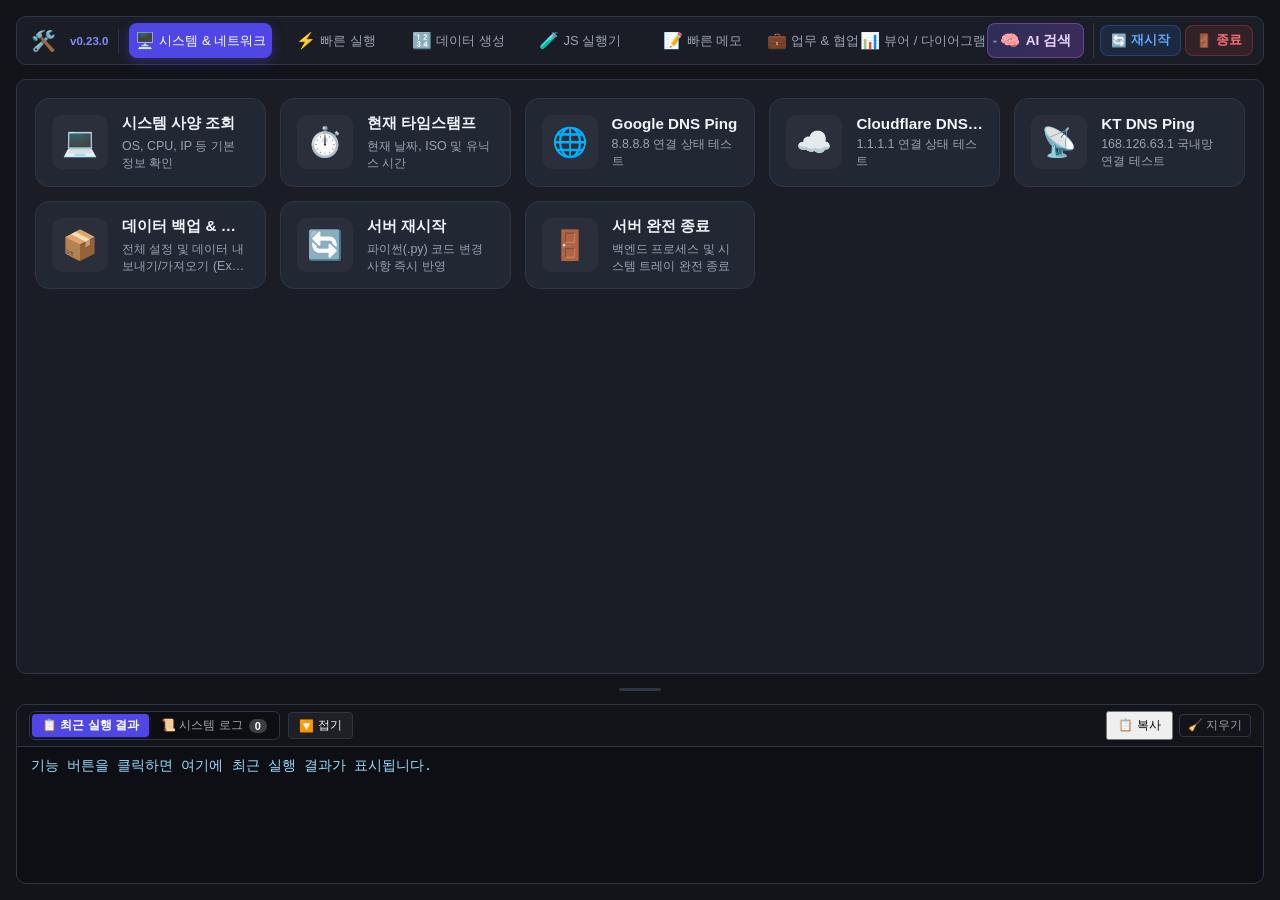
==== commit 96d9d88e: "chore(release): bump version to v0.23.0" ====
--- a/web/index.html
+++ b/web/index.html
@@ -17,7 +17,7 @@
             <div class="nav-brand">
                 <span class="brand-icon">🛠️</span>
                 <span class="brand-title">Utility Toolkit</span>
-                <span class="brand-version" style="font-size: 0.72rem; color: #818cf8; margin-left: 6px; font-weight: 600; vertical-align: middle;">v0.22.10</span>
+                <span class="brand-version" style="font-size: 0.72rem; color: #818cf8; margin-left: 6px; font-weight: 600; vertical-align: middle;">v0.23.0</span>
             </div>
 
             <!-- 좁은 화면용 햄버거 헤더 -->
